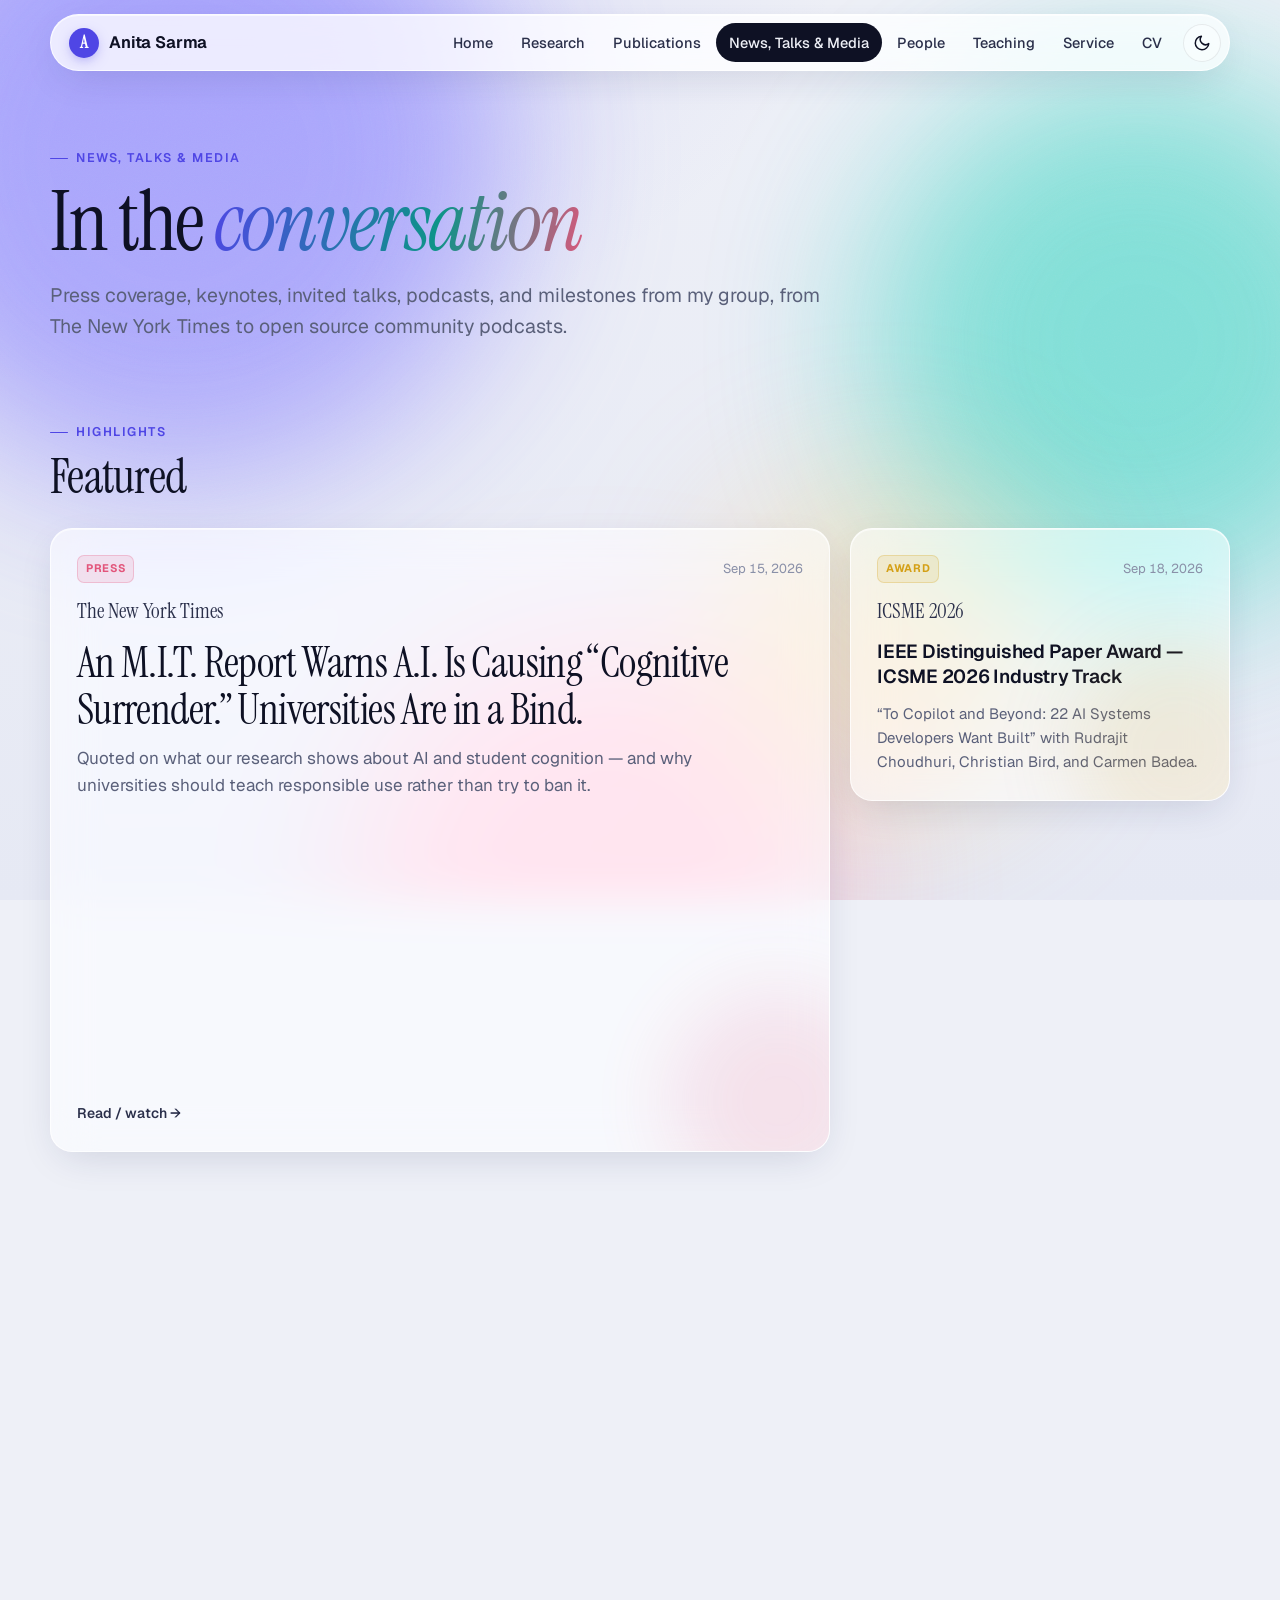
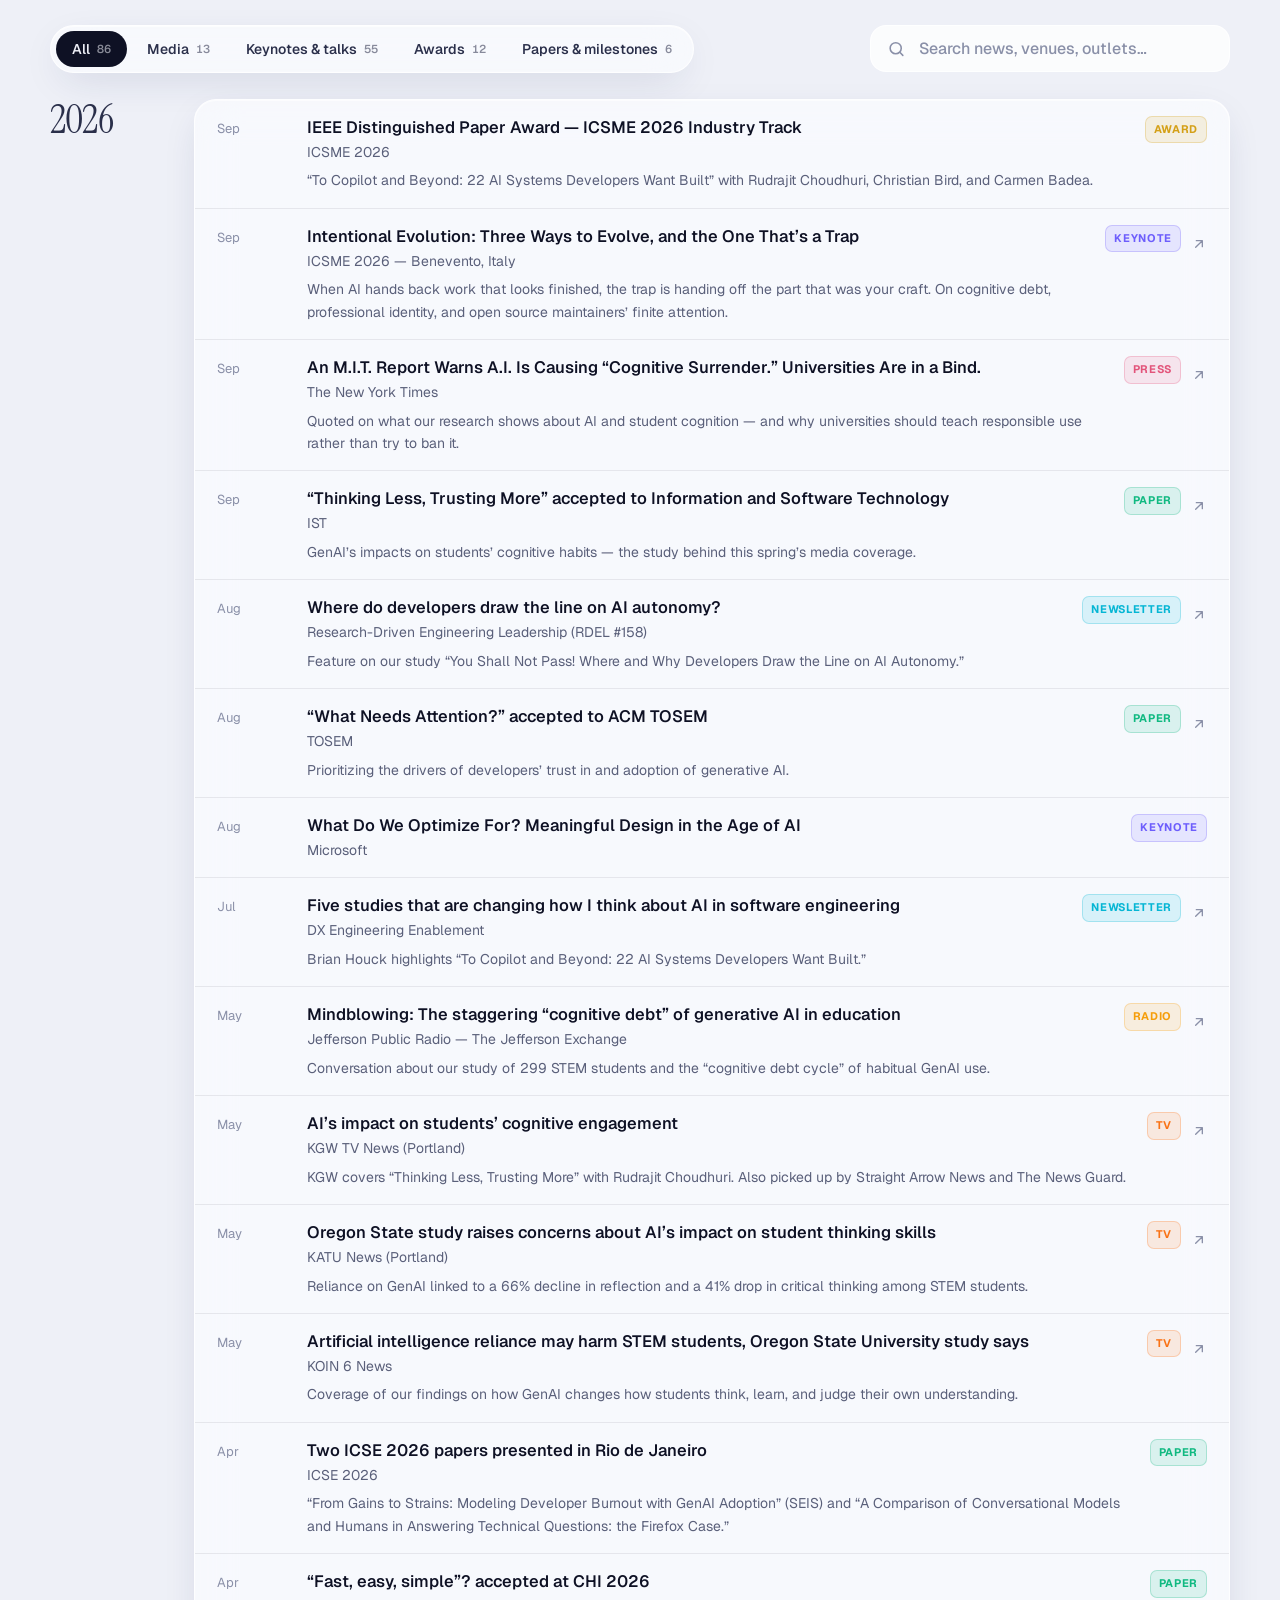
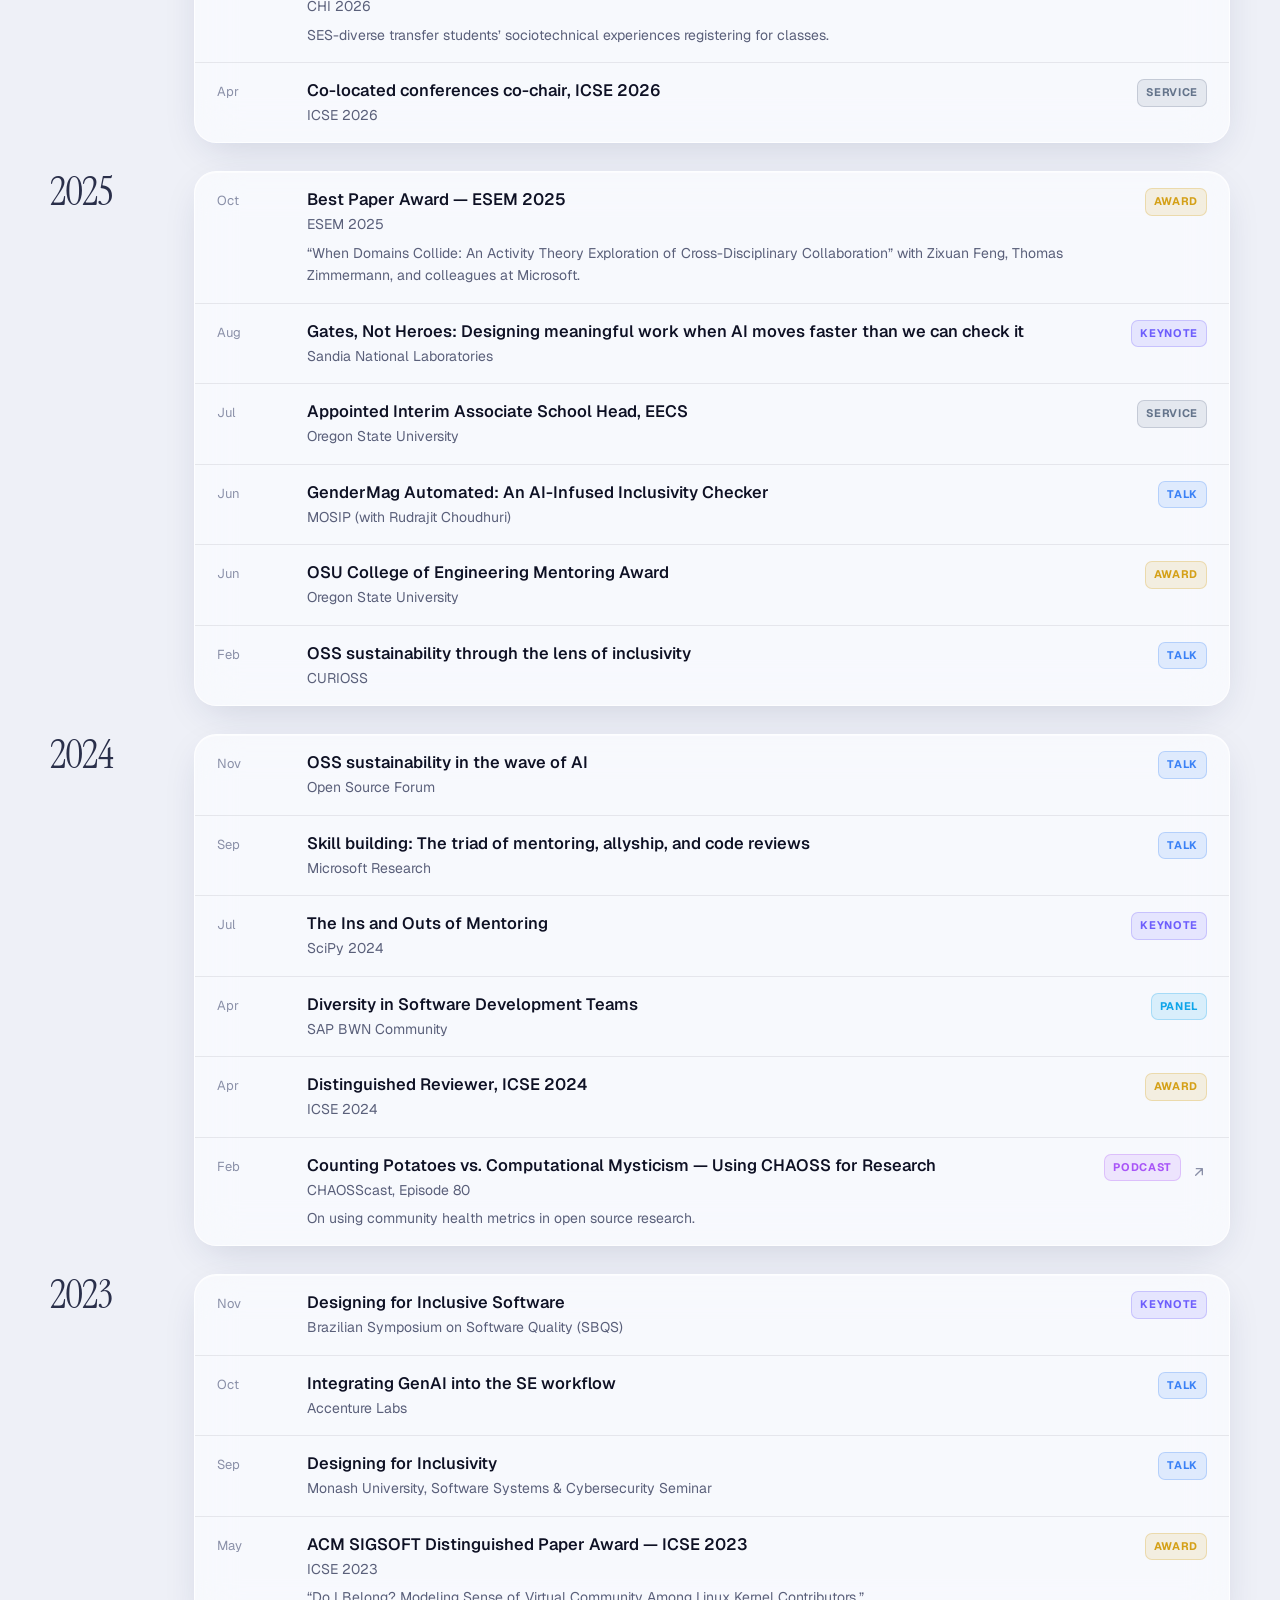
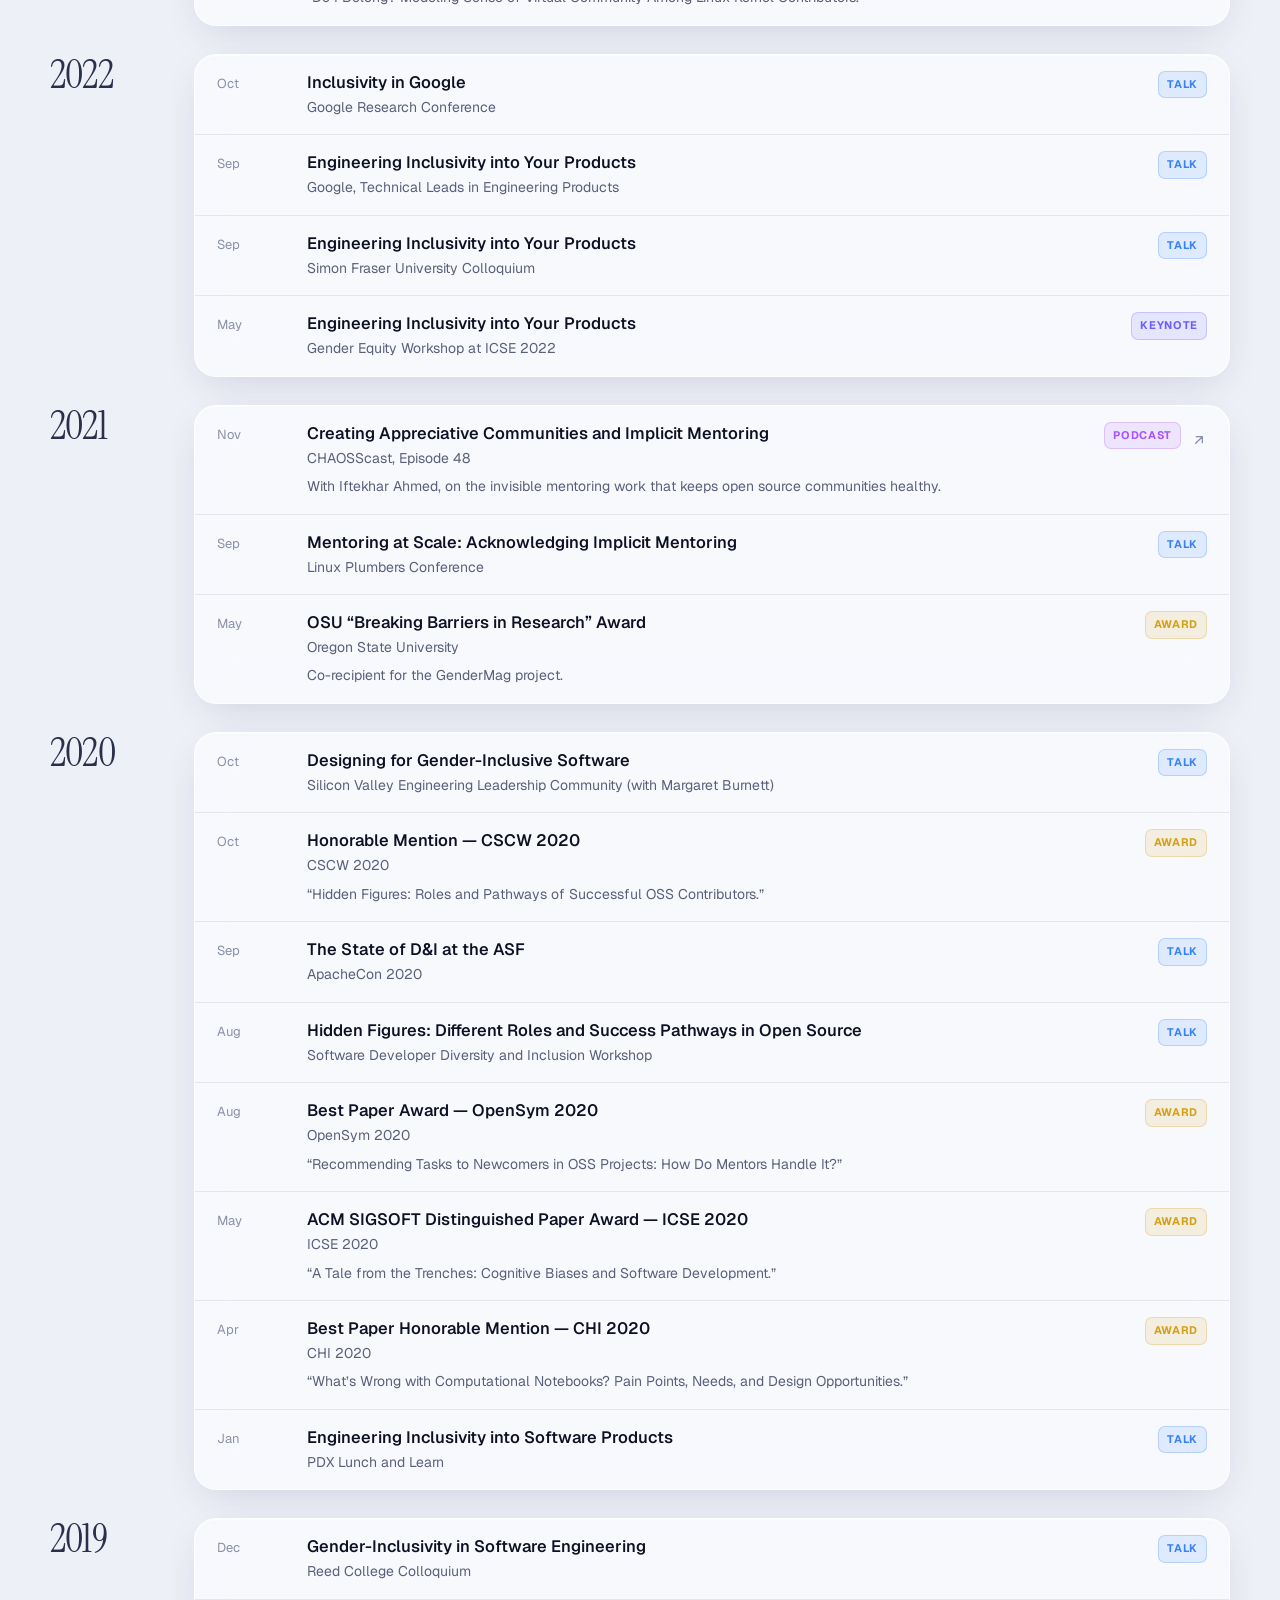
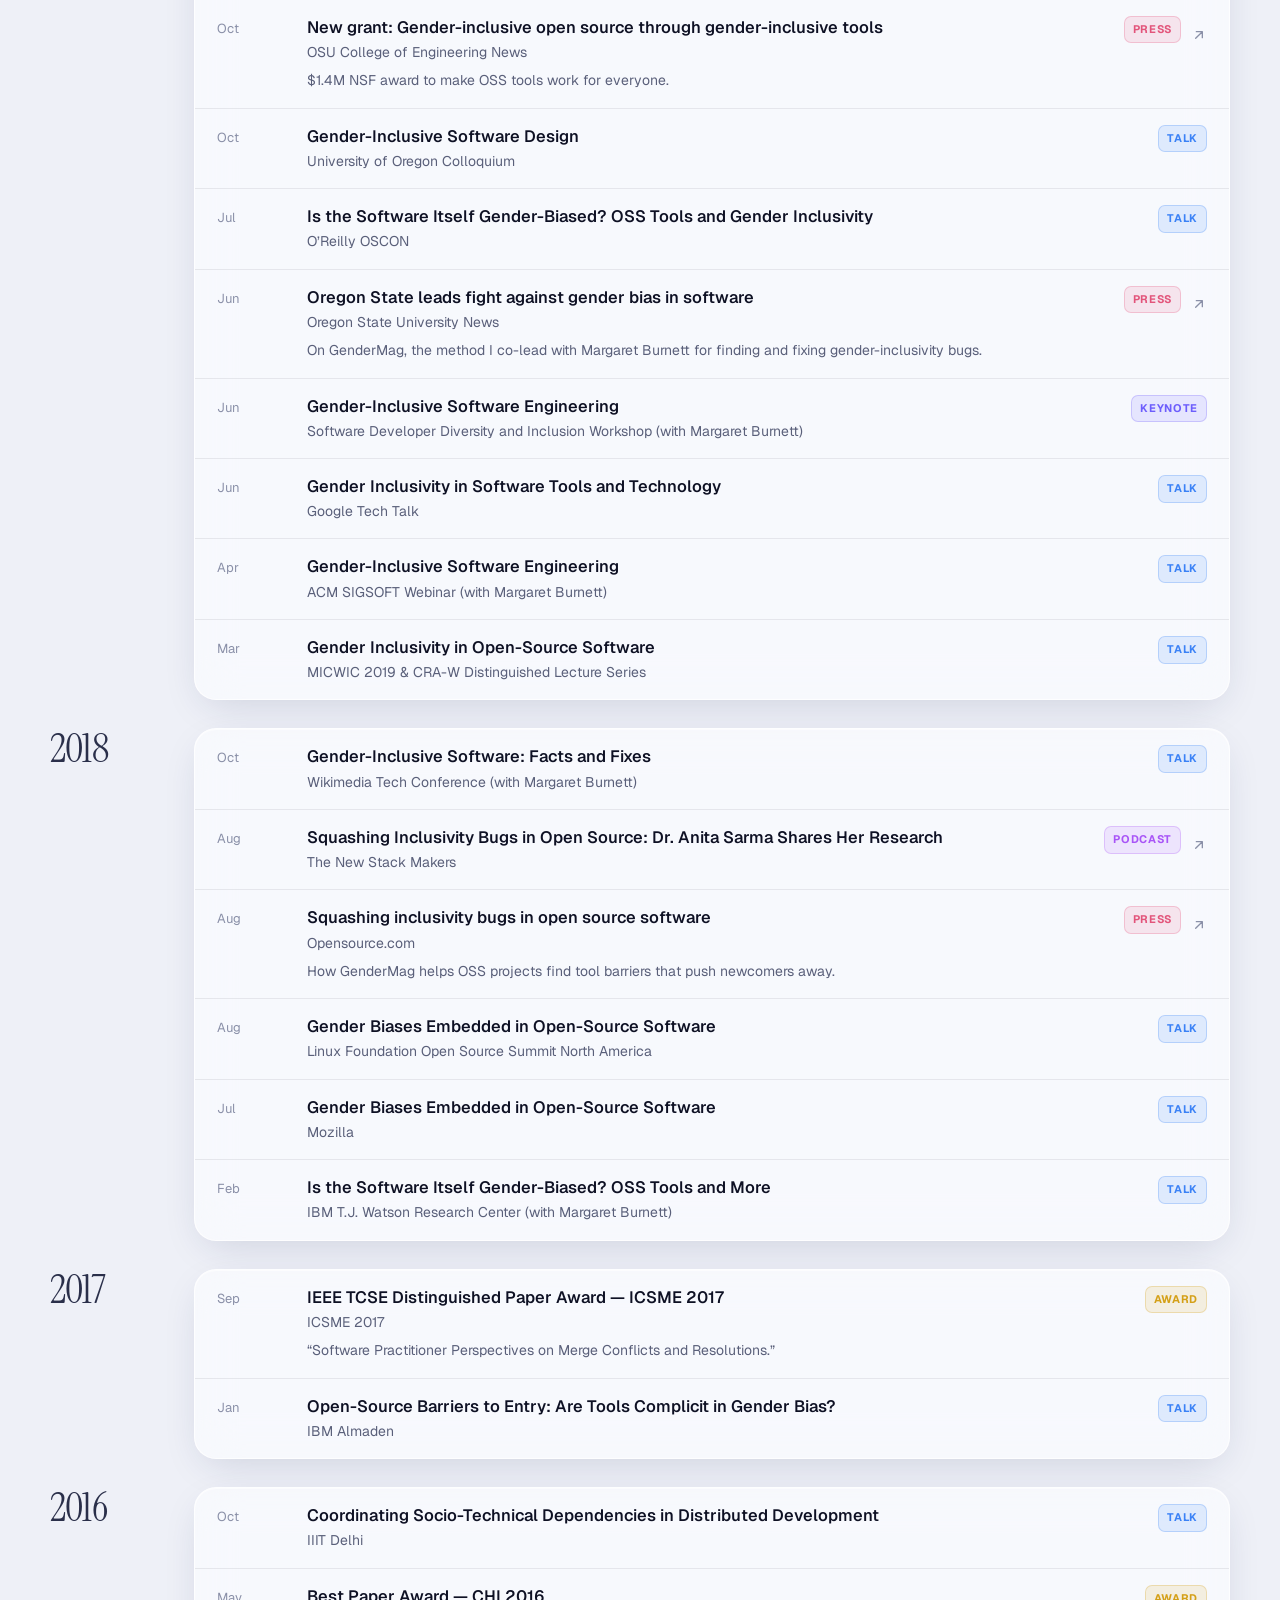
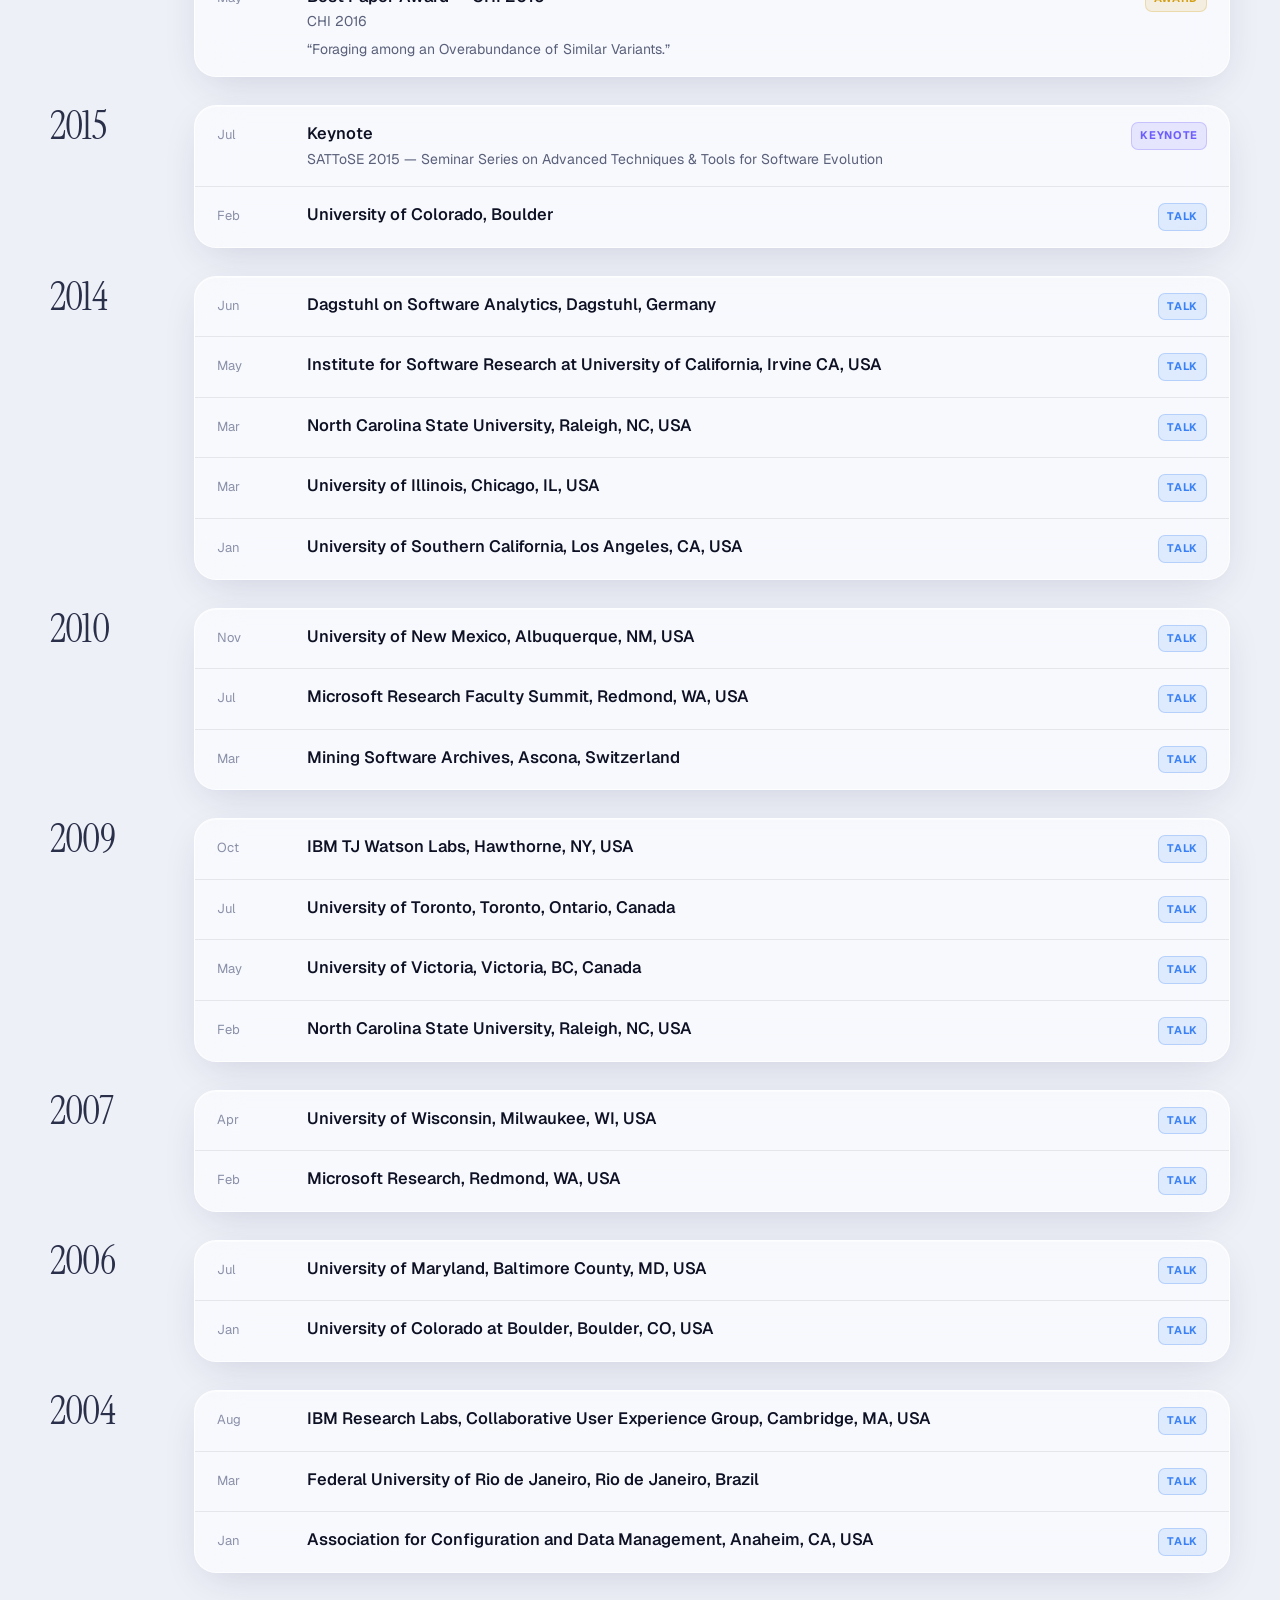
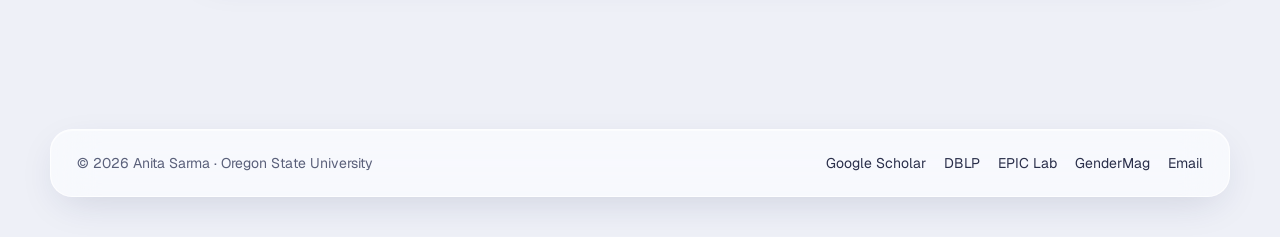
==== news.html @ 56aca4dc "Add new personal website Static glass-style site for GitHub Pages replacing the old WordPress home p" ====
<!doctype html>
<html lang="en">
<head>
<meta charset="utf-8">
<meta name="viewport" content="width=device-width, initial-scale=1">
<title>News, Talks &amp; Media · Anita Sarma</title>
<meta name="description" content="Media coverage, keynotes, invited talks, awards, and news from Anita Sarma's research group.">
<link rel="icon" href="assets/img/favicon.svg" type="image/svg+xml">
<link rel="preconnect" href="https://fonts.googleapis.com"><link rel="preconnect" href="https://fonts.gstatic.com" crossorigin>
<link href="https://fonts.googleapis.com/css2?family=Geist:wght@300..700&family=Geist+Mono:wght@500;600&family=Instrument+Serif:ital@0;1&display=swap" rel="stylesheet">
<link rel="stylesheet" href="assets/css/style.css">
<script>try{var t=localStorage.getItem('theme');if(t)document.documentElement.setAttribute('data-theme',t)}catch(e){}</script>
</head>
<body>
<div class="aurora" aria-hidden="true"><span class="b1"></span><span class="b2"></span><span class="b3"></span><span class="b4"></span></div>
<div class="grain" aria-hidden="true"></div>
<header id="site-nav"></header>

<main class="wrap">
  <div class="page-hero reveal">
    <span class="eyebrow">News, talks &amp; media</span>
    <h1>In the <em>conversation</em></h1>
    <p>Press coverage, keynotes, invited talks, podcasts, and milestones from my group, from The New York Times to open source community podcasts.</p>
  </div>

  <section>
    <div class="section-head reveal"><div><span class="eyebrow">Highlights</span><h2>Featured</h2></div></div>
    <div class="feature-grid" id="featured"></div>
  </section>

  <section id="media">
    <div class="news-toolbar reveal">
      <div class="tabs glass" role="tablist" id="tabs" aria-label="Filter by kind"></div>
      <div class="search">
        <svg viewBox="0 0 24 24" fill="none" stroke="currentColor" stroke-width="2" stroke-linecap="round"><circle cx="11" cy="11" r="7"/><path d="m20 20-3.5-3.5"/></svg>
        <input id="nq" type="search" placeholder="Search news, venues, outlets…" aria-label="Search news">
      </div>
    </div>
    <div class="timeline" id="timeline"></div>
  </section>
</main>

<footer id="site-footer"></footer>
<script src="assets/js/site.js"></script>
<script src="assets/js/news.js"></script>
</body>
</html>
---- assets/css/style.css ----
/* ==========================================================================
   Anita Sarma — site styles
   Glass UI on a slow aurora background. Light + dark themes.
   ========================================================================== */

:root {
  --bg: #eef0f7;
  --bg-2: #e6e9f4;
  --ink: #0e1124;
  --ink-2: #2a2f4a;
  --muted: #5a607a;
  --faint: #8a90a8;
  --accent: #4f46e5;
  --accent-2: #0d9488;
  --accent-3: #e2557b;
  --accent-ink: #ffffff;
  --gold: #b7791f;

  --glass: rgba(255, 255, 255, 0.58);
  --glass-strong: rgba(255, 255, 255, 0.78);
  --glass-soft: rgba(255, 255, 255, 0.38);
  --glass-border: rgba(255, 255, 255, 0.75);
  --hairline: rgba(14, 17, 36, 0.08);
  --shadow: 0 1px 0 rgba(255, 255, 255, 0.6) inset, 0 12px 40px -12px rgba(30, 38, 90, 0.18);
  --shadow-lg: 0 1px 0 rgba(255, 255, 255, 0.7) inset, 0 30px 80px -30px rgba(30, 38, 90, 0.35);

  --blob-1: #7c74ff;
  --blob-2: #2dd4bf;
  --blob-3: #ff8fab;
  --blob-4: #ffd27a;

  --radius: 22px;
  --radius-sm: 14px;
  --font: "Geist", "Inter", ui-sans-serif, system-ui, -apple-system, "Segoe UI", sans-serif;
  --serif: "Instrument Serif", "Iowan Old Style", Georgia, serif;
  --mono: "Geist Mono", ui-monospace, "SF Mono", Menlo, monospace;
  --maxw: 1180px;
  color-scheme: light;
}

@media (prefers-color-scheme: dark) {
  :root:not([data-theme="light"]) {
    --bg: #070913;
    --bg-2: #0b0e1c;
    --ink: #eef0ff;
    --ink-2: #cfd3ee;
    --muted: #9ba2c2;
    --faint: #6d7392;
    --accent: #a9a5f2;
    --accent-2: #7cc4b8;
    --accent-3: #d79aae;
    --accent-ink: #0b0d1a;
    --gold: #f6c561;
    --glass: rgba(22, 26, 46, 0.55);
    --glass-strong: rgba(26, 30, 54, 0.78);
    --glass-soft: rgba(22, 26, 46, 0.35);
    --glass-border: rgba(255, 255, 255, 0.09);
    --hairline: rgba(255, 255, 255, 0.08);
    --shadow: 0 1px 0 rgba(255, 255, 255, 0.05) inset, 0 12px 40px -12px rgba(0, 0, 0, 0.6);
    --shadow-lg: 0 1px 0 rgba(255, 255, 255, 0.06) inset, 0 30px 80px -30px rgba(0, 0, 0, 0.8);
    --blob-1: #2e2a6b;
    --blob-2: #1d3b4f;
    --blob-3: #2a2440;
    --blob-4: #1f2a3a;
    color-scheme: dark;
  }
}
:root[data-theme="dark"] {
  --bg: #070913;
  --bg-2: #0b0e1c;
  --ink: #eef0ff;
  --ink-2: #cfd3ee;
  --muted: #9ba2c2;
  --faint: #6d7392;
  --accent: #a9a5f2;
  --accent-2: #7cc4b8;
  --accent-3: #d79aae;
  --accent-ink: #0b0d1a;
  --gold: #f6c561;
  --glass: rgba(22, 26, 46, 0.55);
  --glass-strong: rgba(26, 30, 54, 0.78);
  --glass-soft: rgba(22, 26, 46, 0.35);
  --glass-border: rgba(255, 255, 255, 0.09);
  --hairline: rgba(255, 255, 255, 0.08);
  --shadow: 0 1px 0 rgba(255, 255, 255, 0.05) inset, 0 12px 40px -12px rgba(0, 0, 0, 0.6);
  --shadow-lg: 0 1px 0 rgba(255, 255, 255, 0.06) inset, 0 30px 80px -30px rgba(0, 0, 0, 0.8);
  --blob-1: #2e2a6b;
  --blob-2: #1d3b4f;
  --blob-3: #2a2440;
  --blob-4: #1f2a3a;
  color-scheme: dark;
}

/* ---------- Base ---------- */
*, *::before, *::after { box-sizing: border-box; }
html { -webkit-text-size-adjust: 100%; scroll-behavior: smooth; scroll-padding-top: 96px; }
body {
  margin: 0;
  background: var(--bg);
  color: var(--ink);
  font-family: var(--font);
  font-size: 16.5px;
  line-height: 1.6;
  -webkit-font-smoothing: antialiased;
  text-rendering: optimizeLegibility;
  overflow-x: hidden;
  min-height: 100vh;
}
img { max-width: 100%; display: block; }
a { color: inherit; text-decoration-color: color-mix(in srgb, var(--accent) 45%, transparent); text-underline-offset: 3px; }
a:hover { color: var(--accent); }
::selection { background: color-mix(in srgb, var(--accent) 30%, transparent); }
:focus-visible { outline: 2px solid var(--accent); outline-offset: 3px; border-radius: 8px; }
h1, h2, h3, h4 { margin: 0; line-height: 1.12; letter-spacing: -0.02em; font-weight: 600; }
p { margin: 0 0 1em; }
.serif { font-family: var(--serif); font-weight: 400; letter-spacing: -0.01em; }
.muted { color: var(--muted); }
.sr-only { position: absolute; width: 1px; height: 1px; padding: 0; margin: -1px; overflow: hidden; clip: rect(0 0 0 0); white-space: nowrap; border: 0; }

/* ---------- Aurora background ---------- */
.aurora { position: fixed; inset: 0; z-index: -2; overflow: hidden; pointer-events: none; background:
  radial-gradient(1200px 800px at 10% -10%, color-mix(in srgb, var(--blob-1) 18%, transparent), transparent 60%),
  linear-gradient(180deg, var(--bg) 0%, var(--bg-2) 100%); }
.aurora span { position: absolute; border-radius: 50%; filter: blur(80px); opacity: 0.55; will-change: transform; }
:root[data-theme="dark"] .aurora span { opacity: 0.35; }
@media (prefers-color-scheme: dark) { :root:not([data-theme="light"]) .aurora span { opacity: 0.35; } }
.aurora .b1 { width: 52vw; height: 52vw; left: -12vw; top: -14vw; background: var(--blob-1); animation: drift1 28s ease-in-out infinite alternate; }
.aurora .b2 { width: 42vw; height: 42vw; right: -10vw; top: 8vh; background: var(--blob-2); animation: drift2 32s ease-in-out infinite alternate; }
.aurora .b3 { width: 38vw; height: 38vw; left: 28vw; bottom: -18vw; background: var(--blob-3); animation: drift3 36s ease-in-out infinite alternate; opacity: 0.4; }
.aurora .b4 { width: 26vw; height: 26vw; right: 18vw; bottom: 10vh; background: var(--blob-4); animation: drift1 40s ease-in-out infinite alternate-reverse; opacity: 0.35; }
.grain { position: fixed; inset: 0; z-index: -1; pointer-events: none; opacity: 0.06; mix-blend-mode: overlay;
  background-image: url("data:image/svg+xml;utf8,<svg xmlns='http://www.w3.org/2000/svg' width='160' height='160'><filter id='n'><feTurbulence type='fractalNoise' baseFrequency='.85' numOctaves='3' stitchTiles='stitch'/></filter><rect width='100%' height='100%' filter='url(%23n)'/></svg>"); }
@keyframes drift1 { to { transform: translate3d(8vw, 6vh, 0) scale(1.12); } }
@keyframes drift2 { to { transform: translate3d(-10vw, 10vh, 0) scale(0.92); } }
@keyframes drift3 { to { transform: translate3d(6vw, -8vh, 0) scale(1.08); } }

/* ---------- Glass primitives ---------- */
.glass {
  background: var(--glass);
  border: 1px solid var(--glass-border);
  border-radius: var(--radius);
  box-shadow: var(--shadow);
  -webkit-backdrop-filter: blur(22px) saturate(160%);
  backdrop-filter: blur(22px) saturate(160%);
}
.glass-strong { background: var(--glass-strong); }
.lift { transition: transform .35s cubic-bezier(.2,.7,.2,1), box-shadow .35s, border-color .35s; }
.lift:hover { transform: translateY(-3px); box-shadow: var(--shadow-lg); border-color: color-mix(in srgb, var(--accent) 30%, var(--glass-border)); }

/* ---------- Layout ---------- */
.wrap { width: min(var(--maxw), 100% - 32px); margin-inline: auto; }
main { padding-top: 104px; padding-bottom: 40px; }
section { margin: 0 0 88px; }
.grid { display: grid; gap: 20px; }
.g2 { grid-template-columns: repeat(2, minmax(0, 1fr)); }
.g3 { grid-template-columns: repeat(3, minmax(0, 1fr)); }
.g4 { grid-template-columns: repeat(4, minmax(0, 1fr)); }
@media (max-width: 960px) { .g3, .g4 { grid-template-columns: repeat(2, minmax(0, 1fr)); } }
@media (max-width: 640px) { .g2, .g3, .g4 { grid-template-columns: 1fr; } body { font-size: 16px; } main { padding-top: 92px; } section { margin-bottom: 64px; } }

.eyebrow { display: inline-flex; align-items: center; gap: 8px; font-size: 12.5px; font-weight: 600; letter-spacing: 0.12em; text-transform: uppercase; color: var(--accent); }
.eyebrow::before { content: ""; width: 18px; height: 1.5px; background: currentColor; border-radius: 2px; }
.section-head { display: flex; align-items: end; justify-content: space-between; gap: 16px; margin-bottom: 24px; flex-wrap: wrap; }
.section-head h2 { font-family: var(--serif); font-weight: 400; font-size: clamp(32px, 4.4vw, 48px); letter-spacing: -0.015em; margin-top: 8px; }
.section-head p { color: var(--muted); max-width: 56ch; margin: 8px 0 0; }
.link-arrow { font-weight: 550; font-size: 15px; text-decoration: none; display: inline-flex; align-items: center; gap: 6px; color: var(--ink-2); }
.link-arrow::after { content: "→"; transition: transform .25s; }
.link-arrow:hover::after { transform: translateX(4px); }

.page-hero { padding: 36px 0 12px; margin-bottom: 40px; }
.page-hero h1 { font-family: var(--serif); font-weight: 400; font-size: clamp(44px, 7vw, 84px); letter-spacing: -0.025em; line-height: 1; margin: 12px 0 16px; }
.page-hero h1 em { font-style: italic; background: linear-gradient(100deg, var(--accent), var(--accent-2) 60%, var(--accent-3)); -webkit-background-clip: text; background-clip: text; color: transparent; padding-right: .06em; }
.page-hero p { font-size: clamp(17px, 1.6vw, 19.5px); color: var(--muted); max-width: 62ch; }

/* ---------- Nav ---------- */
.nav { position: fixed; top: 14px; left: 0; right: 0; z-index: 50; }
.nav-inner { display: flex; align-items: center; gap: 8px; padding: 8px 8px 8px 18px; border-radius: 999px; }
.brand { display: flex; align-items: center; gap: 10px; text-decoration: none; font-weight: 650; letter-spacing: -0.01em; white-space: nowrap; margin-right: auto; }
.brand-mark { width: 30px; height: 30px; border-radius: 50%; display: grid; place-items: center; font-family: var(--serif); font-size: 17px; color: #fff;
  background: var(--accent); color: var(--accent-ink); box-shadow: 0 4px 14px -4px color-mix(in srgb, var(--accent) 60%, transparent); }
.nav-links { display: flex; align-items: center; gap: 2px; list-style: none; margin: 0; padding: 0; }
.nav-links a { display: block; padding: 8px 13px; border-radius: 999px; text-decoration: none; font-size: 14.5px; font-weight: 500; color: var(--ink-2); transition: background .2s, color .2s; white-space: nowrap; }
.nav-links a:hover { background: var(--glass-soft); color: var(--ink); }
.nav-links a[aria-current="page"] { background: var(--ink); color: var(--bg); }
.icon-btn { width: 38px; height: 38px; display: grid; place-items: center; border-radius: 50%; border: 1px solid var(--hairline); background: var(--glass-soft); color: var(--ink); cursor: pointer; transition: background .2s, transform .2s; flex: none; }
.icon-btn:hover { background: var(--glass-strong); }
.icon-btn svg { width: 18px; height: 18px; }
.menu-btn { display: none; }
@media (max-width: 1020px) {
  .menu-btn { display: grid; }
  .nav-links { position: absolute; top: calc(100% + 10px); left: 16px; right: 16px; flex-direction: column; align-items: stretch; padding: 10px; border-radius: 22px;
    background: color-mix(in srgb, var(--bg) 90%, transparent); border: 1px solid var(--glass-border); box-shadow: var(--shadow-lg); -webkit-backdrop-filter: blur(24px) saturate(160%); backdrop-filter: blur(24px) saturate(160%);
    opacity: 0; transform: translateY(-8px) scale(.98); pointer-events: none; transition: opacity .25s, transform .25s; }
  .nav-links a { padding: 12px 16px; font-size: 16px; }
  .nav.open .nav-links { opacity: 1; transform: none; pointer-events: auto; }
}

/* ---------- Buttons, chips ---------- */
.btn { display: inline-flex; align-items: center; gap: 8px; padding: 12px 20px; border-radius: 999px; font-weight: 560; font-size: 15px; text-decoration: none; border: 1px solid transparent; cursor: pointer; transition: transform .2s, box-shadow .25s, background .2s; font-family: inherit; }
.btn svg { width: 17px; height: 17px; }
.btn-primary { color: var(--accent-ink); background: var(--accent); box-shadow: 0 10px 30px -10px color-mix(in srgb, var(--accent) 70%, transparent); }
.btn-primary:hover { transform: translateY(-1px); color: var(--accent-ink); box-shadow: 0 14px 34px -10px color-mix(in srgb, var(--accent) 80%, transparent); }
.btn-ghost { background: var(--glass); border-color: var(--glass-border); color: var(--ink); -webkit-backdrop-filter: blur(16px); backdrop-filter: blur(16px); }
.btn-ghost:hover { background: var(--glass-strong); color: var(--ink); transform: translateY(-1px); }

.chip { display: inline-flex; align-items: center; gap: 7px; padding: 7px 13px; border-radius: 999px; border: 1px solid var(--hairline); background: var(--glass-soft); color: var(--ink-2); font: 500 13.5px/1.2 var(--font); cursor: pointer; transition: all .2s; white-space: nowrap; }
.chip:hover { border-color: color-mix(in srgb, var(--accent) 40%, var(--hairline)); color: var(--ink); }
.chip[aria-pressed="true"] { background: var(--ink); color: var(--bg); border-color: var(--ink); }
.chip .count { font-size: 11.5px; font-variant-numeric: tabular-nums; opacity: .6; }
.chip .dot { width: 8px; height: 8px; border-radius: 50%; background: var(--c, var(--accent)); flex: none; }

.tag { display: inline-flex; align-items: center; gap: 6px; font-size: 12px; font-weight: 520; padding: 3px 10px; border-radius: 999px; color: var(--ink-2);
  background: color-mix(in srgb, var(--c, var(--accent)) 12%, transparent); border: 1px solid color-mix(in srgb, var(--c, var(--accent)) 22%, transparent); text-decoration: none; cursor: pointer; }
.tag:hover { background: color-mix(in srgb, var(--c, var(--accent)) 22%, transparent); color: var(--ink); }
.badge { display: inline-flex; align-items: center; gap: 6px; font-size: 11.5px; font-weight: 650; letter-spacing: .04em; text-transform: uppercase; padding: 4px 9px; border-radius: 8px; background: var(--ink); color: var(--bg); white-space: nowrap; }
.badge.soft { background: var(--glass-strong); color: var(--ink-2); border: 1px solid var(--hairline); }
.award { display: inline-flex; align-items: center; gap: 6px; font-size: 12px; font-weight: 600; color: var(--gold); background: color-mix(in srgb, var(--gold) 13%, transparent); border: 1px solid color-mix(in srgb, var(--gold) 30%, transparent); padding: 3px 10px; border-radius: 999px; }
.award svg { width: 13px; height: 13px; }

/* ---------- Home hero ---------- */
.hero { display: grid; grid-template-columns: 1.25fr .85fr; gap: 48px; align-items: center; padding: 40px 0 24px; margin-bottom: 64px; }
.hero h1 { font-family: var(--serif); font-weight: 400; font-size: clamp(56px, 9vw, 116px); line-height: .92; letter-spacing: -0.035em; margin: 18px 0 22px; }
.hero h1 em { font-style: italic; background: linear-gradient(100deg, var(--accent) 10%, var(--accent-2) 55%, var(--accent-3)); -webkit-background-clip: text; background-clip: text; color: transparent; padding-right: .08em; }
.hero .role { font-size: 17px; color: var(--ink-2); font-weight: 520; margin-bottom: 18px; }
.hero .lede { font-size: clamp(17.5px, 1.7vw, 20.5px); line-height: 1.55; color: var(--muted); max-width: 54ch; margin-bottom: 30px; }
.hero .lede strong { color: var(--ink); font-weight: 560; }
.hero .actions { display: flex; flex-wrap: wrap; gap: 10px; }
.portrait { position: relative; justify-self: center; width: min(400px, 100%); }
.portrait-frame { padding: 12px; border-radius: 36px; transform: rotate(1.5deg); }
.portrait-frame img { height: auto; border-radius: 26px; aspect-ratio: 4 / 4.4; object-fit: cover; object-position: 50% 20%; width: 100%; }
.float-card { position: absolute; display: flex; align-items: center; gap: 10px; padding: 11px 15px; border-radius: 18px; font-size: 13.5px; line-height: 1.25; animation: bob 7s ease-in-out infinite; text-decoration: none; }
.float-card b { display: block; font-size: 15px; }
.float-card .ic { width: 34px; height: 34px; border-radius: 11px; display: grid; place-items: center; color: #fff; flex: none; }
.float-card.f1 { left: -38px; bottom: 64px; }
.float-card.f2 { right: -26px; top: 34px; animation-delay: -3.5s; }
@keyframes bob { 50% { transform: translateY(-8px); } }
@media (max-width: 900px) {
  .hero { grid-template-columns: 1fr; gap: 36px; padding-top: 20px; }
  .portrait { order: -1; width: min(260px, 68%); }
  .portrait-frame { padding: 8px; border-radius: 28px; }
  .portrait-frame img { aspect-ratio: 1 / 1; border-radius: 22px; }
  .float-card { padding: 8px 12px; font-size: 12px; }
  .float-card b { font-size: 13px; }
  .float-card .ic { width: 28px; height: 28px; border-radius: 9px; }
  .float-card.f1 { left: -34px; bottom: 18px; } .float-card.f2 { right: -44px; top: 14px; }
  .hero h1 { margin: 12px 0 14px; }
}

.stats { display: grid; grid-template-columns: repeat(5, 1fr); padding: 8px; }
.stat { padding: 18px 20px; text-align: left; }
.stat + .stat { border-left: 1px solid var(--hairline); }
.stat .n { font-family: var(--serif); font-size: clamp(34px, 4vw, 46px); line-height: 1; letter-spacing: -0.02em; }
.stat .l { font-size: 13.5px; color: var(--muted); margin-top: 6px; }
@media (max-width: 860px) { .stats { grid-template-columns: repeat(2, 1fr); } .stat + .stat { border-left: 0; } .stat { border-bottom: 1px solid var(--hairline); } .stat:last-child { border-bottom: 0; grid-column: span 2; } }

/* press strip */
.press { display: flex; align-items: center; gap: 14px 34px; flex-wrap: wrap; padding: 20px 26px; }
.press .label { font-size: 12px; letter-spacing: .14em; text-transform: uppercase; color: var(--faint); font-weight: 600; margin-right: 6px; }
.press .outlet { font-family: var(--serif); font-size: 22px; color: var(--ink-2); text-decoration: none; opacity: .85; white-space: nowrap; transition: opacity .2s, color .2s; }
.press .outlet:hover { opacity: 1; color: var(--accent); }

/* theme cards */
.theme-card { padding: 26px; display: flex; flex-direction: column; gap: 12px; text-decoration: none; min-height: 100%; position: relative; overflow: hidden; }
.theme-card .ic { width: 46px; height: 46px; border-radius: 14px; display: grid; place-items: center; color: #fff; background: linear-gradient(135deg, var(--c), color-mix(in srgb, var(--c) 55%, #000)); box-shadow: 0 10px 24px -10px var(--c); }
.theme-card .ic svg { width: 22px; height: 22px; }
.theme-card h3 { font-size: 19px; letter-spacing: -0.015em; }
.theme-card p { color: var(--muted); font-size: 15px; margin: 0; flex: 1; }
.theme-card .more { font-size: 14px; font-weight: 560; color: var(--ink-2); }
.theme-card::after { content: ""; position: absolute; width: 180px; height: 180px; right: -70px; top: -70px; border-radius: 50%; background: var(--c); opacity: .13; filter: blur(30px); transition: opacity .35s; }
.theme-card:hover::after { opacity: .28; }

/* quote / feature */
.feature { display: grid; grid-template-columns: auto 1fr; gap: 28px; padding: 34px; align-items: center; }
.feature .mark { font-family: var(--serif); font-size: 96px; line-height: .8; color: var(--accent); }
.feature h3 { font-family: var(--serif); font-weight: 400; font-size: clamp(24px, 3vw, 34px); letter-spacing: -0.01em; line-height: 1.15; margin-bottom: 10px; }
.feature p { color: var(--muted); margin: 0 0 14px; }
@media (max-width: 640px) { .feature { grid-template-columns: 1fr; padding: 26px; gap: 14px; } .feature .mark { font-size: 46px; } }

/* news list (compact) */
.news-mini { display: flex; flex-direction: column; }
.news-mini a { display: grid; grid-template-columns: 96px 1fr auto; gap: 18px; align-items: baseline; padding: 18px 22px; text-decoration: none; border-top: 1px solid var(--hairline); transition: background .2s; }
.news-mini a:first-child { border-top: 0; }
.news-mini a:hover { background: var(--glass-soft); }
.news-mini .d { font-size: 13px; color: var(--faint); font-variant-numeric: tabular-nums; }
.news-mini .t { font-weight: 540; color: var(--ink); }
.news-mini .o { font-size: 14px; color: var(--muted); display: block; font-weight: 400; margin-top: 2px; }
@media (max-width: 640px) { .news-mini a { grid-template-columns: 1fr; gap: 6px; padding: 16px 18px; } .news-mini .badge { justify-self: start; } }

/* paper card */
.paper-card { padding: 24px; display: flex; flex-direction: column; gap: 10px; text-decoration: none; }
.paper-card .meta { display: flex; gap: 8px; align-items: center; flex-wrap: wrap; }
.paper-card h3 { font-size: 17.5px; line-height: 1.35; letter-spacing: -0.01em; font-weight: 580; }
.paper-card .au { font-size: 14px; color: var(--muted); }

/* contact */
.contact { display: grid; grid-template-columns: 1.2fr 1fr; gap: 0; overflow: hidden; }
.contact > div { padding: 34px; }
.contact > div + div { border-left: 1px solid var(--hairline); }
.contact h2 { font-family: var(--serif); font-weight: 400; font-size: clamp(32px, 4vw, 44px); margin: 8px 0 12px; }
.contact dl { margin: 0; display: grid; grid-template-columns: auto 1fr; gap: 12px 18px; font-size: 15px; }
.contact dt { color: var(--faint); font-size: 13px; text-transform: uppercase; letter-spacing: .08em; font-weight: 600; padding-top: 2px; }
.contact dd { margin: 0; }
@media (max-width: 760px) { .contact { grid-template-columns: 1fr; } .contact > div + div { border-left: 0; border-top: 1px solid var(--hairline); } .contact > div { padding: 26px; } }

/* ---------- Publications page ---------- */
.pub-shell { display: grid; grid-template-columns: 290px 1fr; gap: 24px; align-items: start; }
@media (max-width: 980px) { .pub-shell { grid-template-columns: 1fr; } }
.filters { position: sticky; top: 92px; padding: 22px; display: flex; flex-direction: column; gap: 22px; max-height: calc(100vh - 110px); overflow: auto; scrollbar-width: thin; }
@media (max-width: 980px) { .filters { position: static; max-height: none; } .filters.collapsed .filter-body { display: none; } }
.filters h4 { font-size: 12px; text-transform: uppercase; letter-spacing: .12em; color: var(--faint); font-weight: 650; margin-bottom: 10px; display: flex; justify-content: space-between; align-items: center; }
.filters h4 button { font: inherit; letter-spacing: 0; text-transform: none; font-size: 12.5px; color: var(--accent); background: none; border: 0; cursor: pointer; padding: 0; font-weight: 550; }
.filter-body { display: flex; flex-direction: column; gap: 22px; }
.filter-toggle { display: none; }
@media (max-width: 980px) { .filter-toggle { display: inline-flex; } }
.chips { display: flex; flex-wrap: wrap; gap: 7px; }
.chips.stack { flex-direction: column; align-items: stretch; }
.chips.stack .chip { justify-content: flex-start; }
.chips.stack .chip .count { margin-left: auto; }
.search { position: relative; }
.search input { width: 100%; padding: 15px 18px 15px 48px; font: 500 16px var(--font); color: var(--ink); background: var(--glass-strong); border: 1px solid var(--glass-border); border-radius: 16px; outline: none; transition: border-color .2s, box-shadow .2s; }
.search input::placeholder { color: var(--faint); }
.search input:focus { border-color: color-mix(in srgb, var(--accent) 55%, transparent); box-shadow: 0 0 0 4px color-mix(in srgb, var(--accent) 16%, transparent); }
.search svg { position: absolute; left: 17px; top: 50%; translate: 0 -50%; width: 19px; height: 19px; color: var(--faint); }
.search kbd { position: absolute; right: 14px; top: 50%; translate: 0 -50%; font: 600 11.5px var(--mono); color: var(--faint); border: 1px solid var(--hairline); border-radius: 6px; padding: 2px 7px; background: var(--glass-soft); }
@media (max-width: 640px) { .search kbd { display: none; } }
.select, .range select { width: 100%; padding: 10px 12px; font: 500 14px var(--font); color: var(--ink); background: var(--glass-soft); border: 1px solid var(--hairline); border-radius: 12px; outline: none; appearance: none; -webkit-appearance: none;
  background-image: url("data:image/svg+xml;utf8,<svg xmlns='http://www.w3.org/2000/svg' width='12' height='12' viewBox='0 0 24 24' fill='none' stroke='%238a90a8' stroke-width='2.5'><path d='m6 9 6 6 6-6'/></svg>"); background-repeat: no-repeat; background-position: right 10px center; padding-right: 30px; }
.range { display: grid; grid-template-columns: 1fr auto 1fr; gap: 8px; align-items: center; color: var(--faint); font-size: 13px; }
.switch { display: flex; align-items: center; justify-content: space-between; gap: 10px; font-size: 14.5px; color: var(--ink-2); cursor: pointer; }
.switch input { appearance: none; -webkit-appearance: none; width: 40px; height: 24px; border-radius: 999px; background: var(--hairline); position: relative; cursor: pointer; transition: background .2s; flex: none; margin: 0; border: 1px solid var(--hairline); }
.switch input::after { content: ""; position: absolute; top: 2px; left: 2px; width: 18px; height: 18px; border-radius: 50%; background: #fff; box-shadow: 0 1px 3px rgba(0,0,0,.25); transition: transform .2s; }
.switch input:checked { background: var(--accent); }
.switch input:checked::after { transform: translateX(16px); }

.hist { display: flex; align-items: flex-end; gap: 2px; height: 56px; }
.hist button { flex: 1; min-width: 2px; border: 0; padding: 0; border-radius: 3px 3px 1px 1px; background: color-mix(in srgb, var(--accent) 55%, transparent); cursor: pointer; transition: background .2s, opacity .2s; }
.hist button:hover { background: var(--accent); }
.hist button.off { opacity: .22; }
.hist-axis { display: flex; justify-content: space-between; font-size: 11.5px; color: var(--faint); margin-top: 6px; font-variant-numeric: tabular-nums; }

.results-bar { display: flex; align-items: center; justify-content: space-between; gap: 12px; flex-wrap: wrap; margin: 18px 4px 14px; }
.results-bar .count { font-size: 14.5px; color: var(--muted); }
.results-bar .count b { color: var(--ink); font-variant-numeric: tabular-nums; }
.active-filters { display: flex; flex-wrap: wrap; gap: 6px; }
.active-filters .chip { padding: 5px 10px 5px 12px; font-size: 13px; background: var(--glass-strong); }
.active-filters .chip::after { content: "×"; font-size: 15px; line-height: 1; opacity: .55; }

.year-group { margin-bottom: 30px; }
.year-label { position: sticky; top: 84px; z-index: 2; display: inline-flex; align-items: baseline; gap: 10px; font-family: var(--serif); font-size: 30px; line-height: 1; margin: 0 0 12px 4px; padding: 8px 14px 6px; border-radius: 14px;
  background: var(--glass-strong); border: 1px solid var(--glass-border); -webkit-backdrop-filter: blur(16px); backdrop-filter: blur(16px); }
.year-label small { font-family: var(--font); font-size: 12.5px; color: var(--faint); }
.pub { padding: 20px 22px; margin-bottom: 10px; display: grid; grid-template-columns: 92px 1fr; gap: 18px; }
.pub .venue { display: flex; flex-direction: column; gap: 6px; align-items: flex-start; padding-top: 2px; }
.pub .venue .badge { max-width: 92px; overflow: hidden; text-overflow: ellipsis; }
.pub .type { font-size: 11.5px; color: var(--faint); font-weight: 550; }
.pub h3 { font-size: 17px; line-height: 1.38; font-weight: 580; letter-spacing: -0.008em; margin-bottom: 6px; }
.pub h3 a { text-decoration: none; }
.pub h3 a:hover { text-decoration: underline; }
.pub .au { font-size: 14.5px; color: var(--muted); margin-bottom: 4px; }
.pub .au b { color: var(--ink); font-weight: 620; }
.pub .vf { font-size: 13.5px; color: var(--faint); font-style: italic; margin-bottom: 10px; }
.pub .row { display: flex; flex-wrap: wrap; gap: 6px; align-items: center; }
.pub .actions { display: flex; flex-wrap: wrap; gap: 4px; margin-top: 10px; }
.pub .actions a, .pub .actions button { font: 560 12.5px var(--font); color: var(--ink-2); background: transparent; border: 1px solid var(--hairline); padding: 5px 11px; border-radius: 999px; cursor: pointer; text-decoration: none; display: inline-flex; align-items: center; gap: 5px; transition: all .2s; }
.pub .actions a:hover, .pub .actions button:hover { border-color: var(--accent); color: var(--accent); }
.pub .actions svg { width: 13px; height: 13px; }
.pub .abstract { font-size: 14.5px; color: var(--ink-2); margin-top: 12px; padding: 14px 16px; border-radius: 14px; background: var(--glass-soft); border: 1px solid var(--hairline); line-height: 1.6; }
.pub .status { font-size: 11.5px; font-weight: 600; color: var(--accent-2); }
.pub mark { background: color-mix(in srgb, var(--accent-2) 28%, transparent); color: inherit; border-radius: 3px; padding: 0 1px; }
@media (max-width: 640px) { .pub { grid-template-columns: 1fr; gap: 10px; padding: 18px; } .pub .venue { flex-direction: row; align-items: center; } }
.empty { text-align: center; padding: 60px 20px; color: var(--muted); }
.empty h3 { font-family: var(--serif); font-weight: 400; font-size: 30px; color: var(--ink); margin-bottom: 8px; }

.toast { position: fixed; bottom: 24px; left: 50%; translate: -50% 0; z-index: 80; padding: 12px 20px; border-radius: 999px; font-size: 14.5px; font-weight: 550; background: var(--ink); color: var(--bg); box-shadow: var(--shadow-lg); opacity: 0; transform: translateY(12px); transition: all .3s; pointer-events: none; }
.toast.show { opacity: 1; transform: none; }

/* ---------- News page ---------- */
.feature-grid { display: grid; grid-template-columns: repeat(12, 1fr); gap: 20px; }
.feature-grid > * { grid-column: span 4; }
.feature-grid > *:first-child { grid-column: span 8; grid-row: span 2; }
@media (max-width: 960px) { .feature-grid > *, .feature-grid > *:first-child { grid-column: span 6; grid-row: auto; } }
@media (max-width: 640px) { .feature-grid > *, .feature-grid > *:first-child { grid-column: span 12; } }
.fcard { padding: 26px; display: flex; flex-direction: column; gap: 12px; text-decoration: none; position: relative; overflow: hidden; min-height: 210px; }
.fcard .top { display: flex; justify-content: space-between; align-items: center; gap: 10px; }
.fcard .d { font-size: 13px; color: var(--faint); font-variant-numeric: tabular-nums; }
.fcard .outlet { font-family: var(--serif); font-size: 21px; color: var(--ink-2); }
.fcard h3 { font-size: 19px; line-height: 1.3; letter-spacing: -0.012em; font-weight: 600; }
.fcard p { color: var(--muted); font-size: 15px; margin: 0; }
.fcard .go { margin-top: auto; font-size: 14px; font-weight: 560; color: var(--ink-2); }
.feature-grid > *:first-child h3 { font-family: var(--serif); font-weight: 400; font-size: clamp(28px, 3.4vw, 42px); line-height: 1.1; letter-spacing: -0.015em; }
.feature-grid > *:first-child p { font-size: 17px; max-width: 58ch; }
.fcard::before { content: ""; position: absolute; inset: auto -60px -60px auto; width: 220px; height: 220px; border-radius: 50%; background: var(--c, var(--accent)); opacity: .14; filter: blur(40px); }

.tabs { display: inline-flex; gap: 4px; padding: 5px; border-radius: 999px; flex-wrap: wrap; }
.tabs button { font: 550 14px var(--font); padding: 9px 16px; border-radius: 999px; border: 0; background: transparent; color: var(--ink-2); cursor: pointer; transition: all .2s; display: inline-flex; gap: 7px; align-items: center; }
.tabs button .count { font-size: 11.5px; opacity: .55; font-variant-numeric: tabular-nums; }
.tabs button:hover { background: var(--glass-soft); }
.tabs button[aria-selected="true"] { background: var(--ink); color: var(--bg); }
.news-toolbar { display: flex; gap: 12px; align-items: center; justify-content: space-between; flex-wrap: wrap; margin-bottom: 26px; }
.news-toolbar .search { flex: 1; min-width: 220px; max-width: 360px; }
.news-toolbar .search input { padding-top: 12px; padding-bottom: 12px; }

.timeline { position: relative; padding-left: 0; }
.tl-year { display: grid; grid-template-columns: 120px 1fr; gap: 24px; margin-bottom: 28px; }
.tl-year > h3 { font-family: var(--serif); font-weight: 400; font-size: 40px; line-height: 1; position: sticky; top: 96px; align-self: start; color: var(--ink-2); }
.tl-items { display: flex; flex-direction: column; overflow: hidden; }
.tl-item { display: grid; grid-template-columns: 74px 1fr auto; gap: 16px; align-items: start; padding: 16px 22px; border-top: 1px solid var(--hairline); text-decoration: none; transition: background .2s; }
.tl-item:first-child { border-top: 0; }
a.tl-item:hover { background: var(--glass-soft); }
.tl-item .d { font-size: 13px; color: var(--faint); padding-top: 3px; font-variant-numeric: tabular-nums; }
.tl-item .t { font-weight: 560; line-height: 1.4; }
.tl-item .o { font-size: 14px; color: var(--muted); margin-top: 2px; }
.tl-item .s { font-size: 14px; color: var(--muted); margin-top: 6px; }
.tl-item .ext { width: 16px; height: 16px; color: var(--faint); margin-top: 4px; }
.kind { font-size: 11px; font-weight: 700; letter-spacing: .06em; text-transform: uppercase; padding: 4px 8px; border-radius: 7px; white-space: nowrap; color: var(--c); background: color-mix(in srgb, var(--c) 13%, transparent); border: 1px solid color-mix(in srgb, var(--c) 25%, transparent); }
@media (max-width: 720px) {
  .tl-year { grid-template-columns: 1fr; gap: 10px; }
  .tl-year > h3 { position: static; font-size: 32px; }
  .tl-item { grid-template-columns: 1fr; gap: 6px; padding: 16px 18px; }
  .tl-item .ext { display: none; }
}

/* ---------- Generic content blocks ---------- */
.card { padding: 28px; }
.card h3 { font-size: 19px; margin-bottom: 10px; letter-spacing: -0.012em; }
.card p:last-child { margin-bottom: 0; }
.list-clean { list-style: none; margin: 0; padding: 0; }
.list-clean li { padding: 12px 0; border-top: 1px solid var(--hairline); display: grid; grid-template-columns: 76px 1fr; gap: 14px; font-size: 15px; }
.list-clean li:first-child { border-top: 0; padding-top: 0; }
.list-clean .y { color: var(--faint); font-variant-numeric: tabular-nums; font-size: 14px; padding-top: 1px; }
.list-clean .amt { color: var(--accent-2); font-weight: 600; white-space: nowrap; }

.theme-block { display: grid; grid-template-columns: 300px 1fr; gap: 0; overflow: hidden; margin-bottom: 20px; }
.theme-block .side { padding: 30px; background: linear-gradient(160deg, color-mix(in srgb, var(--c) 22%, transparent), transparent 80%); border-right: 1px solid var(--hairline); display: flex; flex-direction: column; gap: 14px; }
.theme-block .side .ic { width: 50px; height: 50px; border-radius: 15px; display: grid; place-items: center; color: #fff; background: linear-gradient(135deg, var(--c), color-mix(in srgb, var(--c) 55%, #000)); }
.theme-block .side .ic svg { width: 24px; height: 24px; }
.theme-block .side h2 { font-family: var(--serif); font-weight: 400; font-size: 32px; letter-spacing: -0.01em; }
.theme-block .main { padding: 30px; }
.theme-block .main > p { color: var(--ink-2); font-size: 16.5px; }
.theme-block .qs { margin: 14px 0 18px; padding: 0; list-style: none; display: grid; gap: 8px; }
.theme-block .qs li { padding-left: 22px; position: relative; color: var(--muted); font-size: 15px; }
.theme-block .qs li::before { content: ""; position: absolute; left: 4px; top: .62em; width: 7px; height: 7px; border-radius: 50%; background: var(--c); }
.theme-block .reps { display: grid; gap: 8px; margin-top: 6px; }
.theme-block .reps a { font-size: 14.5px; text-decoration: none; display: flex; gap: 10px; align-items: baseline; padding: 10px 14px; border-radius: 12px; background: var(--glass-soft); border: 1px solid var(--hairline); transition: border-color .2s; }
.theme-block .reps a:hover { border-color: var(--c); }
.theme-block .reps a span { color: var(--faint); font-size: 12.5px; white-space: nowrap; font-weight: 600; }
@media (max-width: 860px) { .theme-block { grid-template-columns: 1fr; } .theme-block .side { border-right: 0; border-bottom: 1px solid var(--hairline); padding: 24px; } .theme-block .main { padding: 24px; } }

.person { padding: 22px; display: flex; gap: 16px; align-items: center; }
.avatar { width: 54px; height: 54px; border-radius: 50%; display: grid; place-items: center; font-weight: 650; font-size: 18px; color: #fff; flex: none; background: linear-gradient(135deg, var(--c, var(--accent)), color-mix(in srgb, var(--c, var(--accent)) 50%, #000)); }
.person h3 { font-size: 16.5px; margin-bottom: 2px; }
.person p { margin: 0; font-size: 14px; color: var(--muted); line-height: 1.4; }
.person a { text-decoration: none; }
.cols { columns: 3 220px; column-gap: 28px; font-size: 14.5px; }
.cols div { break-inside: avoid; padding: 7px 0; border-bottom: 1px solid var(--hairline); display: flex; justify-content: space-between; gap: 10px; }
.cols div span { color: var(--faint); font-size: 13px; white-space: nowrap; }

.course { padding: 22px 24px; display: grid; grid-template-columns: 110px 1fr; gap: 16px; align-items: start; }
.course .code { font: 600 13px var(--mono); color: var(--accent); padding-top: 3px; }
.course h3 { font-size: 17px; margin-bottom: 4px; }
.course p { margin: 0; font-size: 14px; color: var(--muted); }
@media (max-width: 560px) { .course { grid-template-columns: 1fr; gap: 6px; } }

.role-list { display: grid; gap: 0; }
.role-list > div { display: grid; grid-template-columns: 140px 1fr; gap: 16px; padding: 14px 0; border-top: 1px solid var(--hairline); font-size: 15px; }
.role-list > div:first-child { border-top: 0; padding-top: 0; }
.role-list .y { color: var(--faint); font-size: 14px; font-variant-numeric: tabular-nums; }
@media (max-width: 560px) { .role-list > div { grid-template-columns: 1fr; gap: 2px; } }

/* ---------- Footer ---------- */
footer { padding: 28px 0 40px; }
.foot { display: flex; justify-content: space-between; align-items: center; gap: 18px; flex-wrap: wrap; padding: 22px 26px; font-size: 14px; color: var(--muted); }
.foot nav { display: flex; gap: 6px 18px; flex-wrap: wrap; }
.foot a { text-decoration: none; color: var(--ink-2); }
.foot a:hover { color: var(--accent); }

/* ---------- Reveal on scroll ---------- */
.reveal { opacity: 0; transform: translateY(16px); transition: opacity .7s cubic-bezier(.2,.7,.2,1), transform .7s cubic-bezier(.2,.7,.2,1); }
.reveal.in { opacity: 1; transform: none; }

@media (prefers-reduced-motion: reduce) {
  *, *::before, *::after { animation: none !important; transition: none !important; scroll-behavior: auto !important; }
  .reveal { opacity: 1; transform: none; }
}

/* Fallback when backdrop-filter is unavailable */
@supports not ((backdrop-filter: blur(1px)) or (-webkit-backdrop-filter: blur(1px))) {
  .glass { background: var(--glass-strong); }
}

@media print {
  .aurora, .grain, .nav, footer, .filters, .news-toolbar { display: none !important; }
  .glass { background: none; box-shadow: none; border-color: #ddd; backdrop-filter: none; }
  main { padding-top: 0; }
}

/* home: latest + selected split */
@media (max-width: 960px) { #latest-wrap { grid-template-columns: 1fr !important; } }

/* people: mark names that link out */
a.person { text-decoration: none; color: inherit; cursor: pointer; }
a.person:hover h3 { color: var(--accent); }
.person .ext-mark { color: var(--faint); font-size: .85em; }
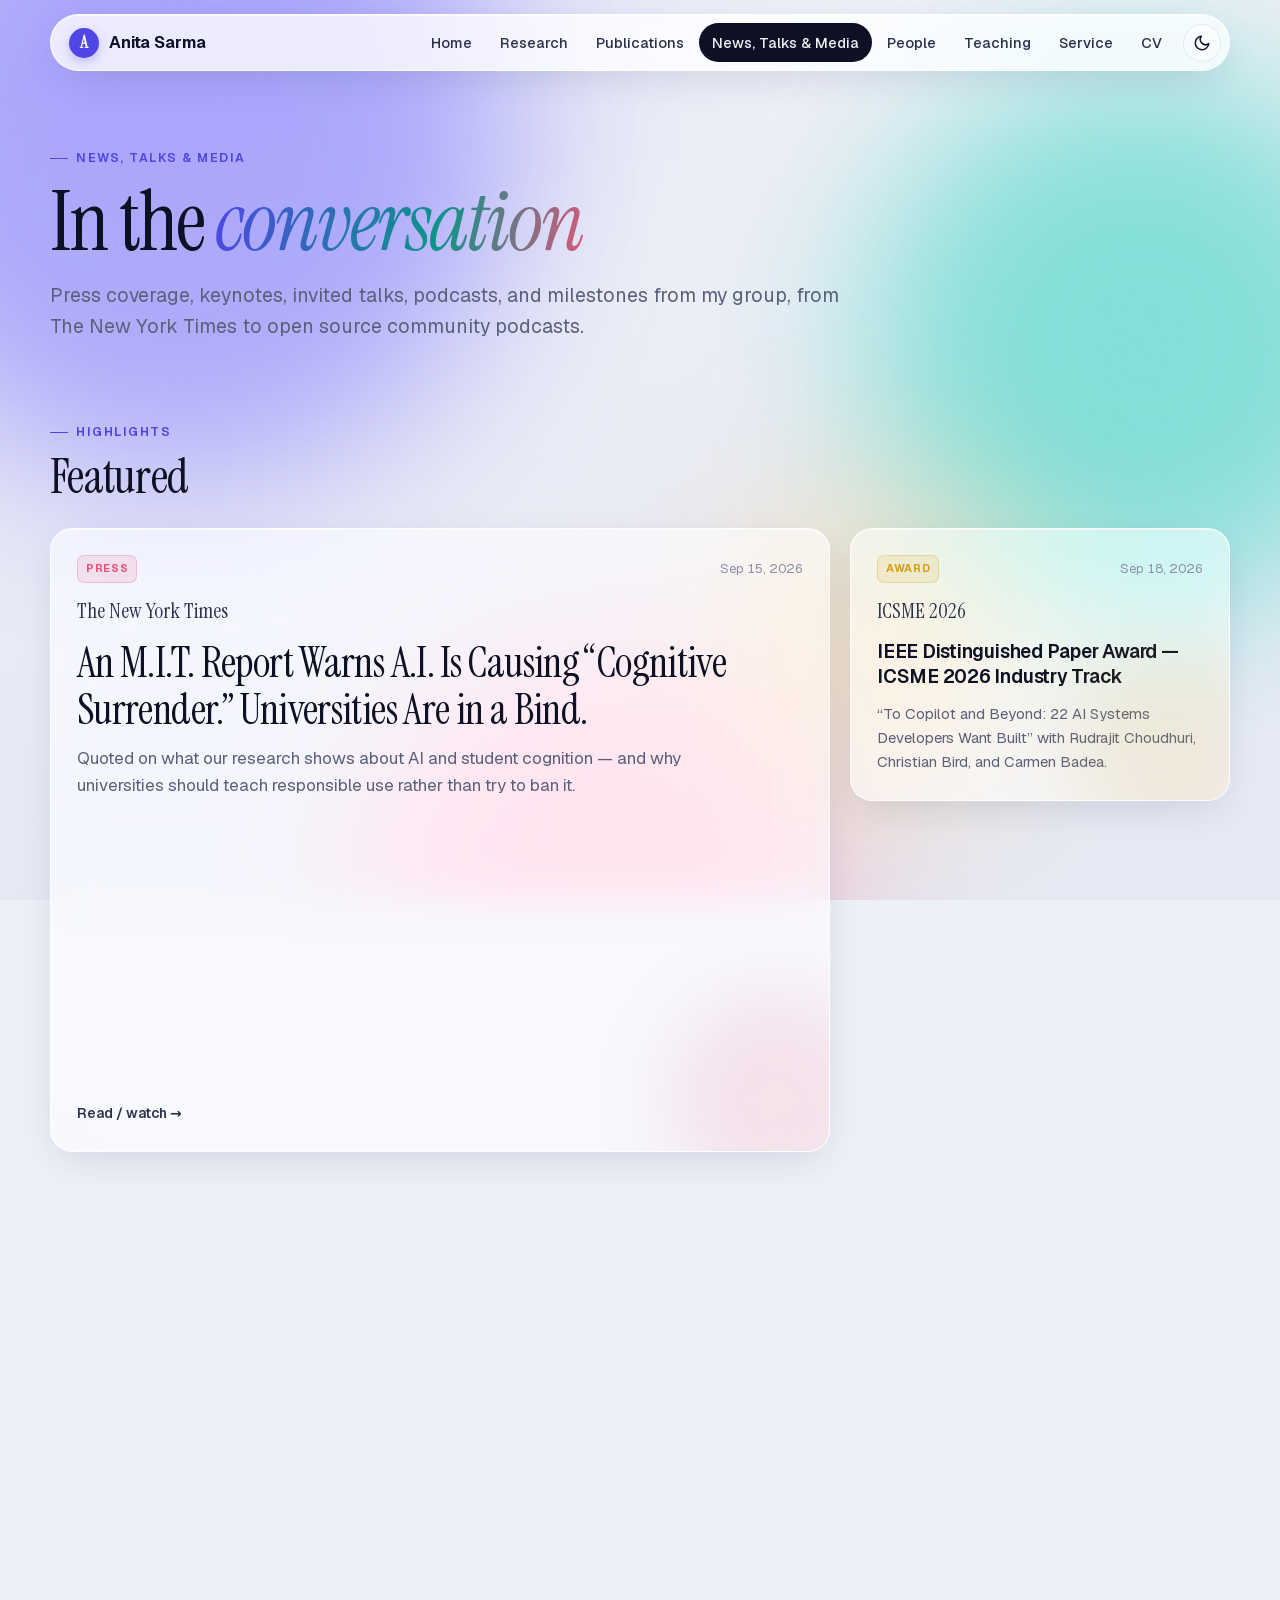
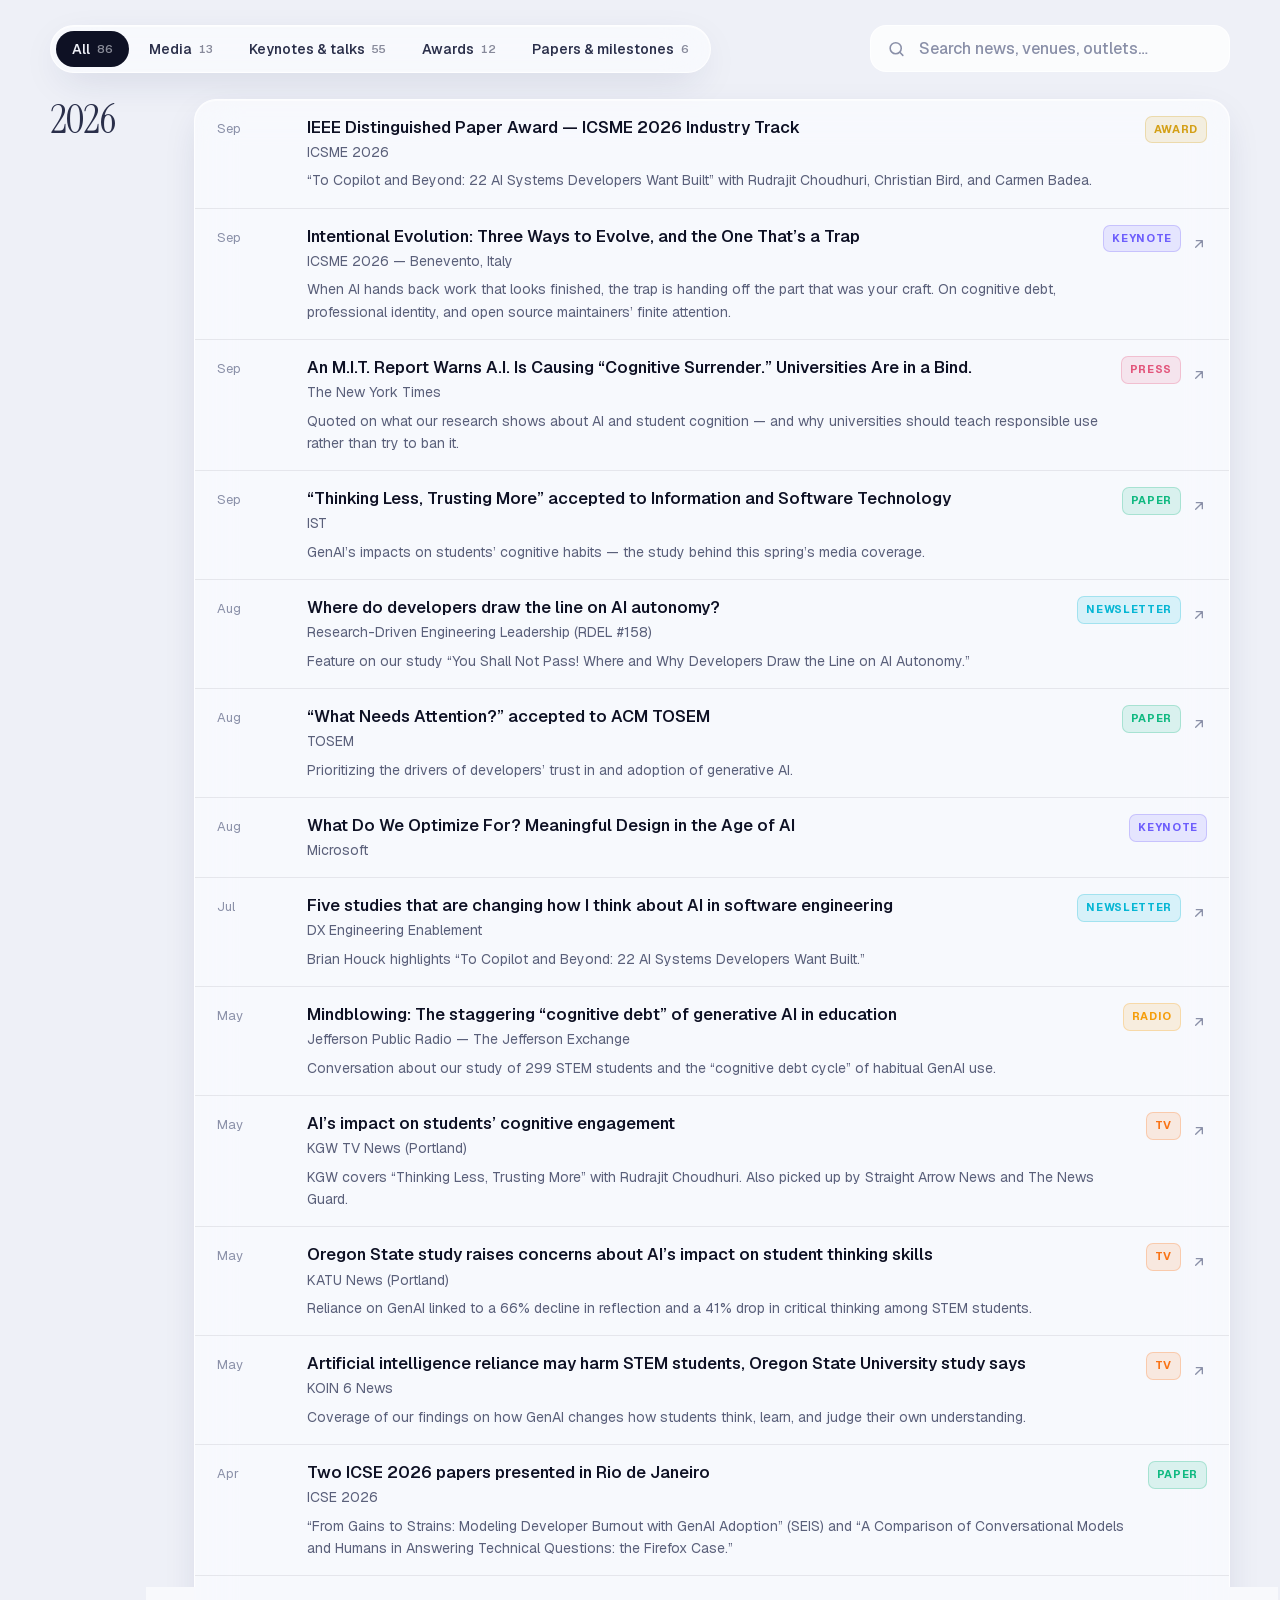
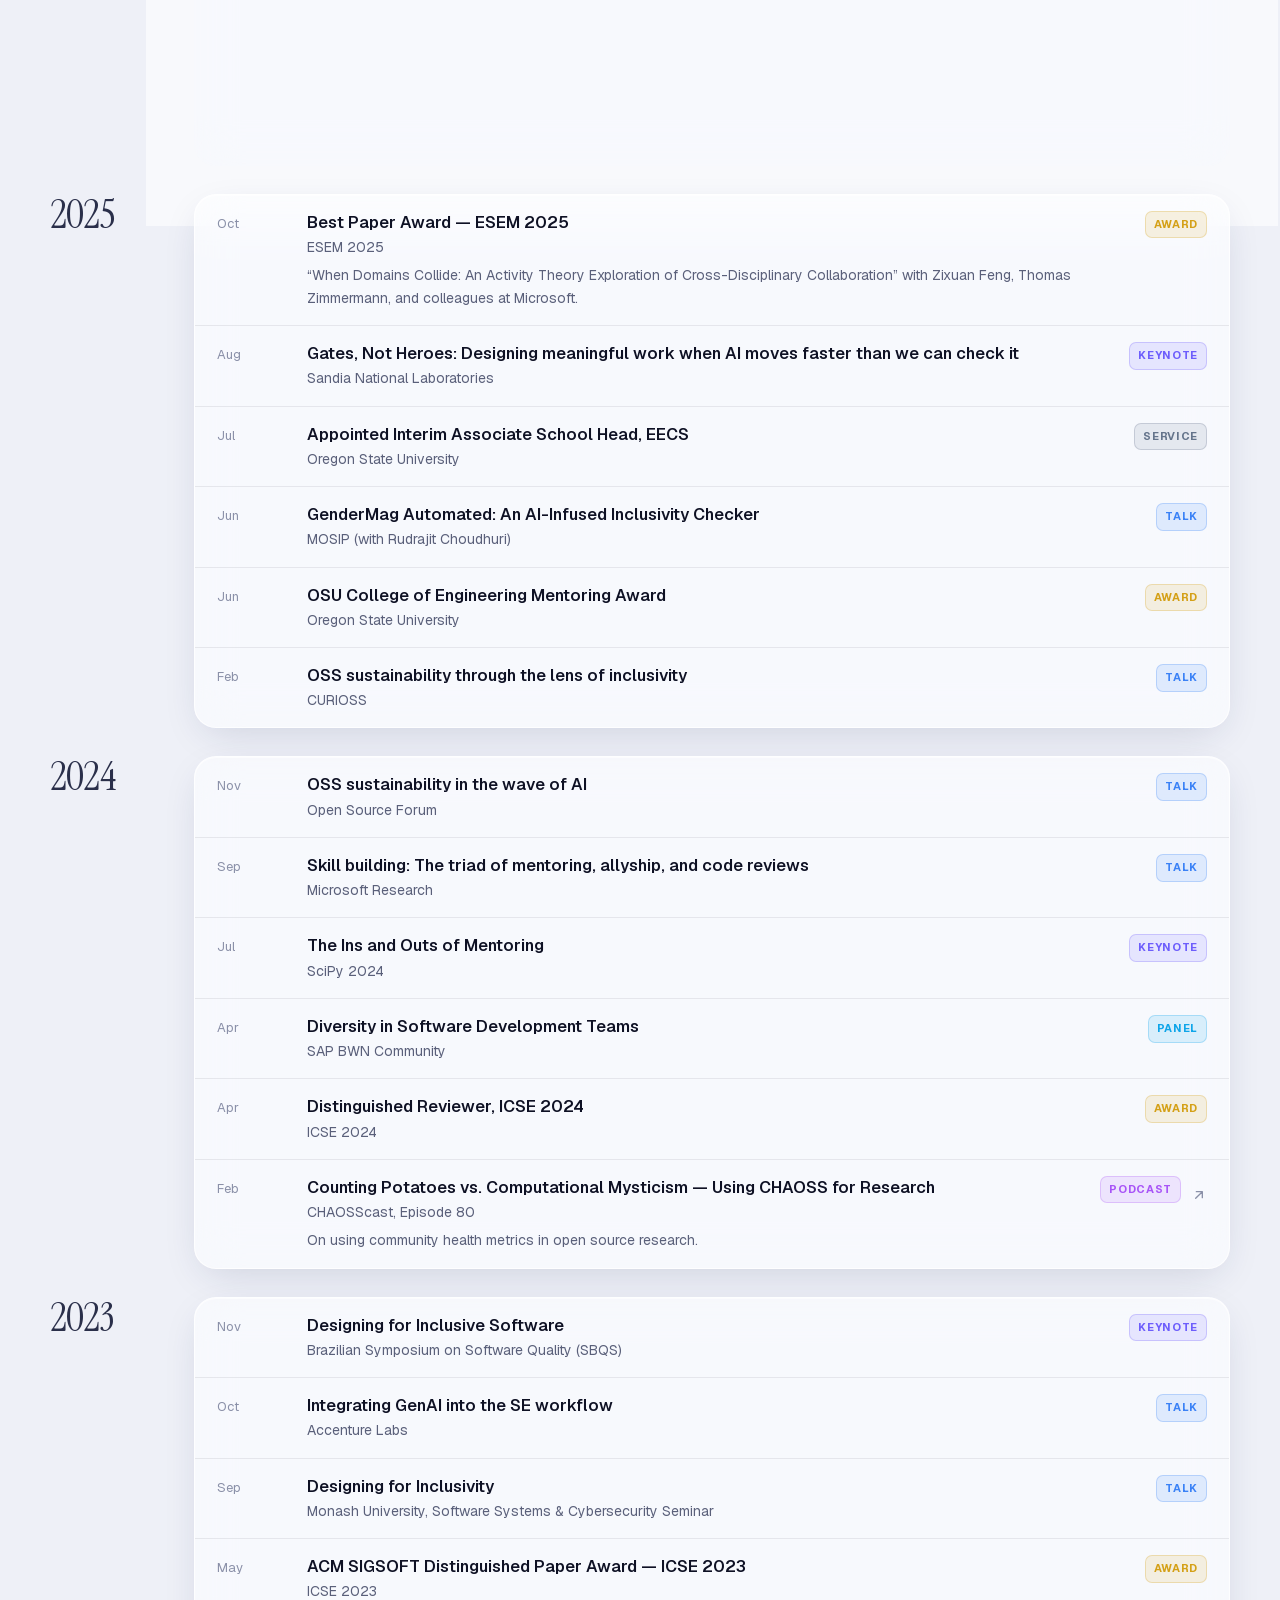
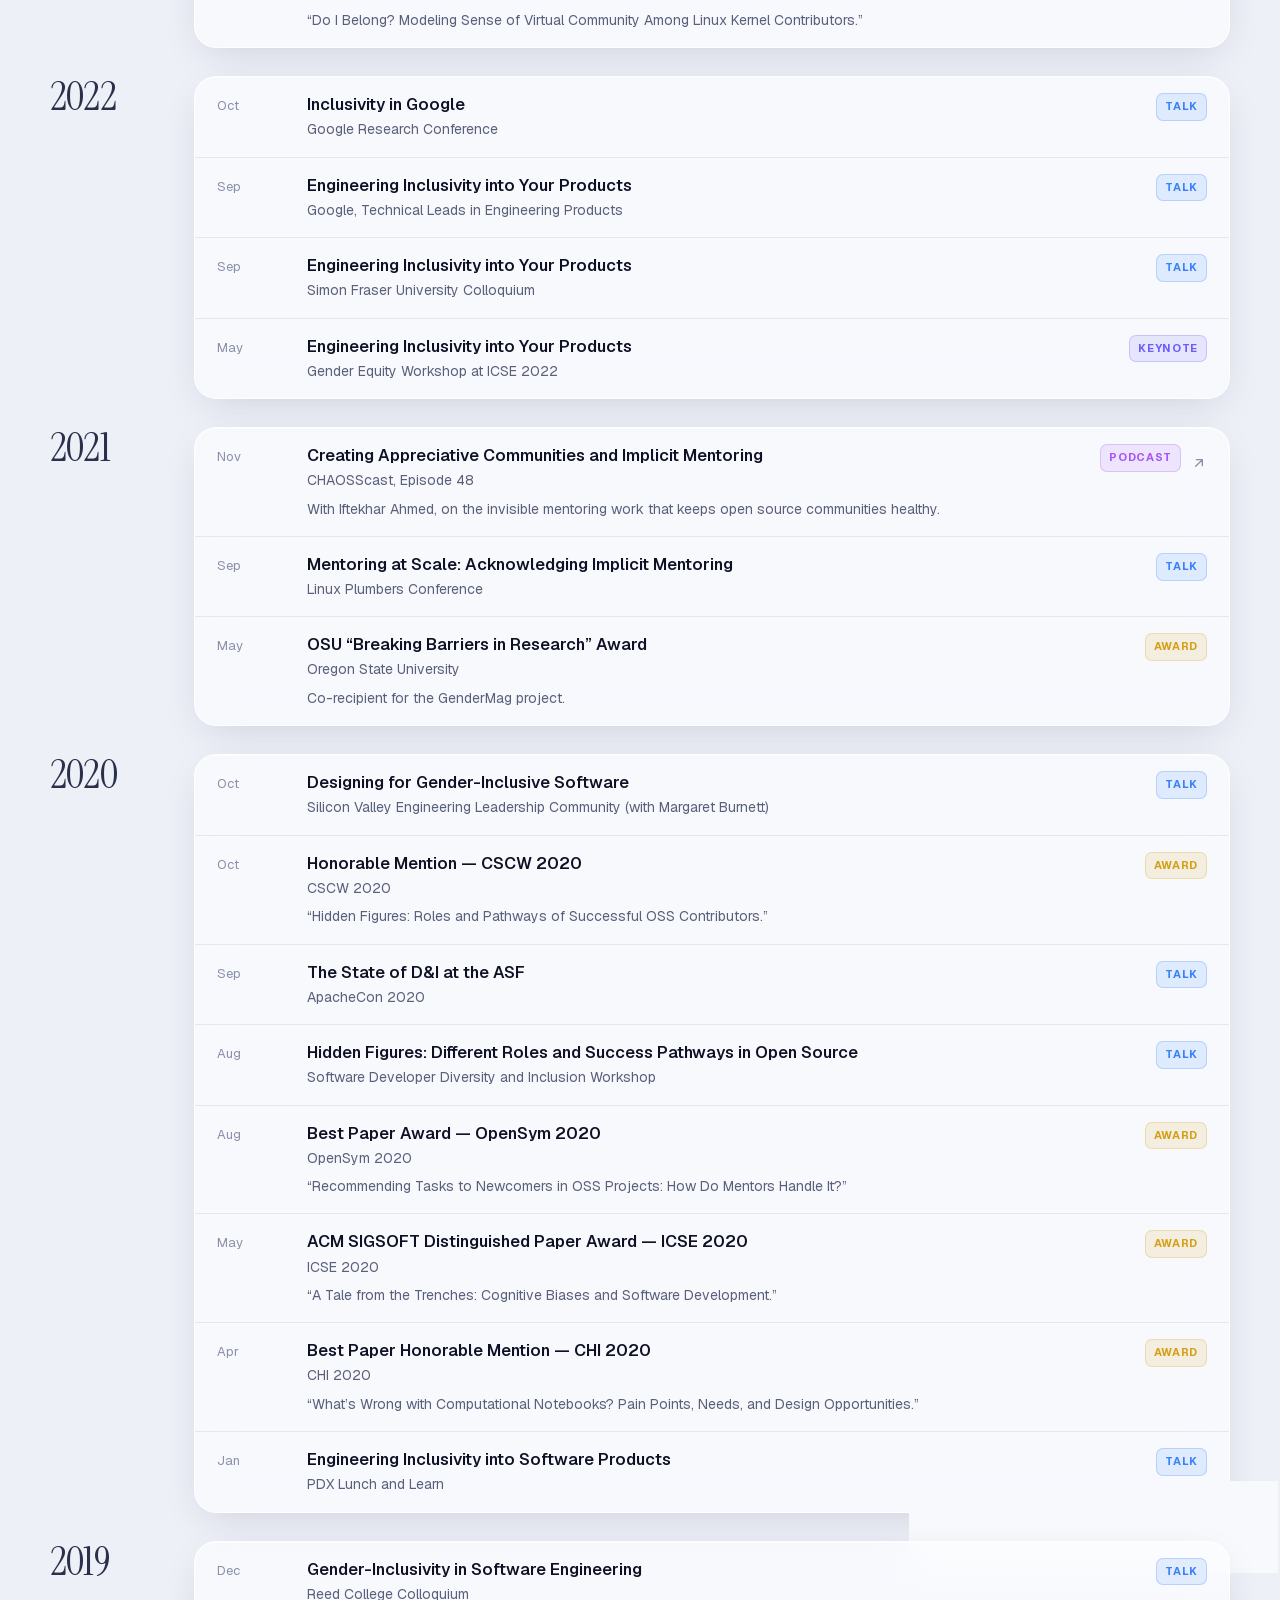
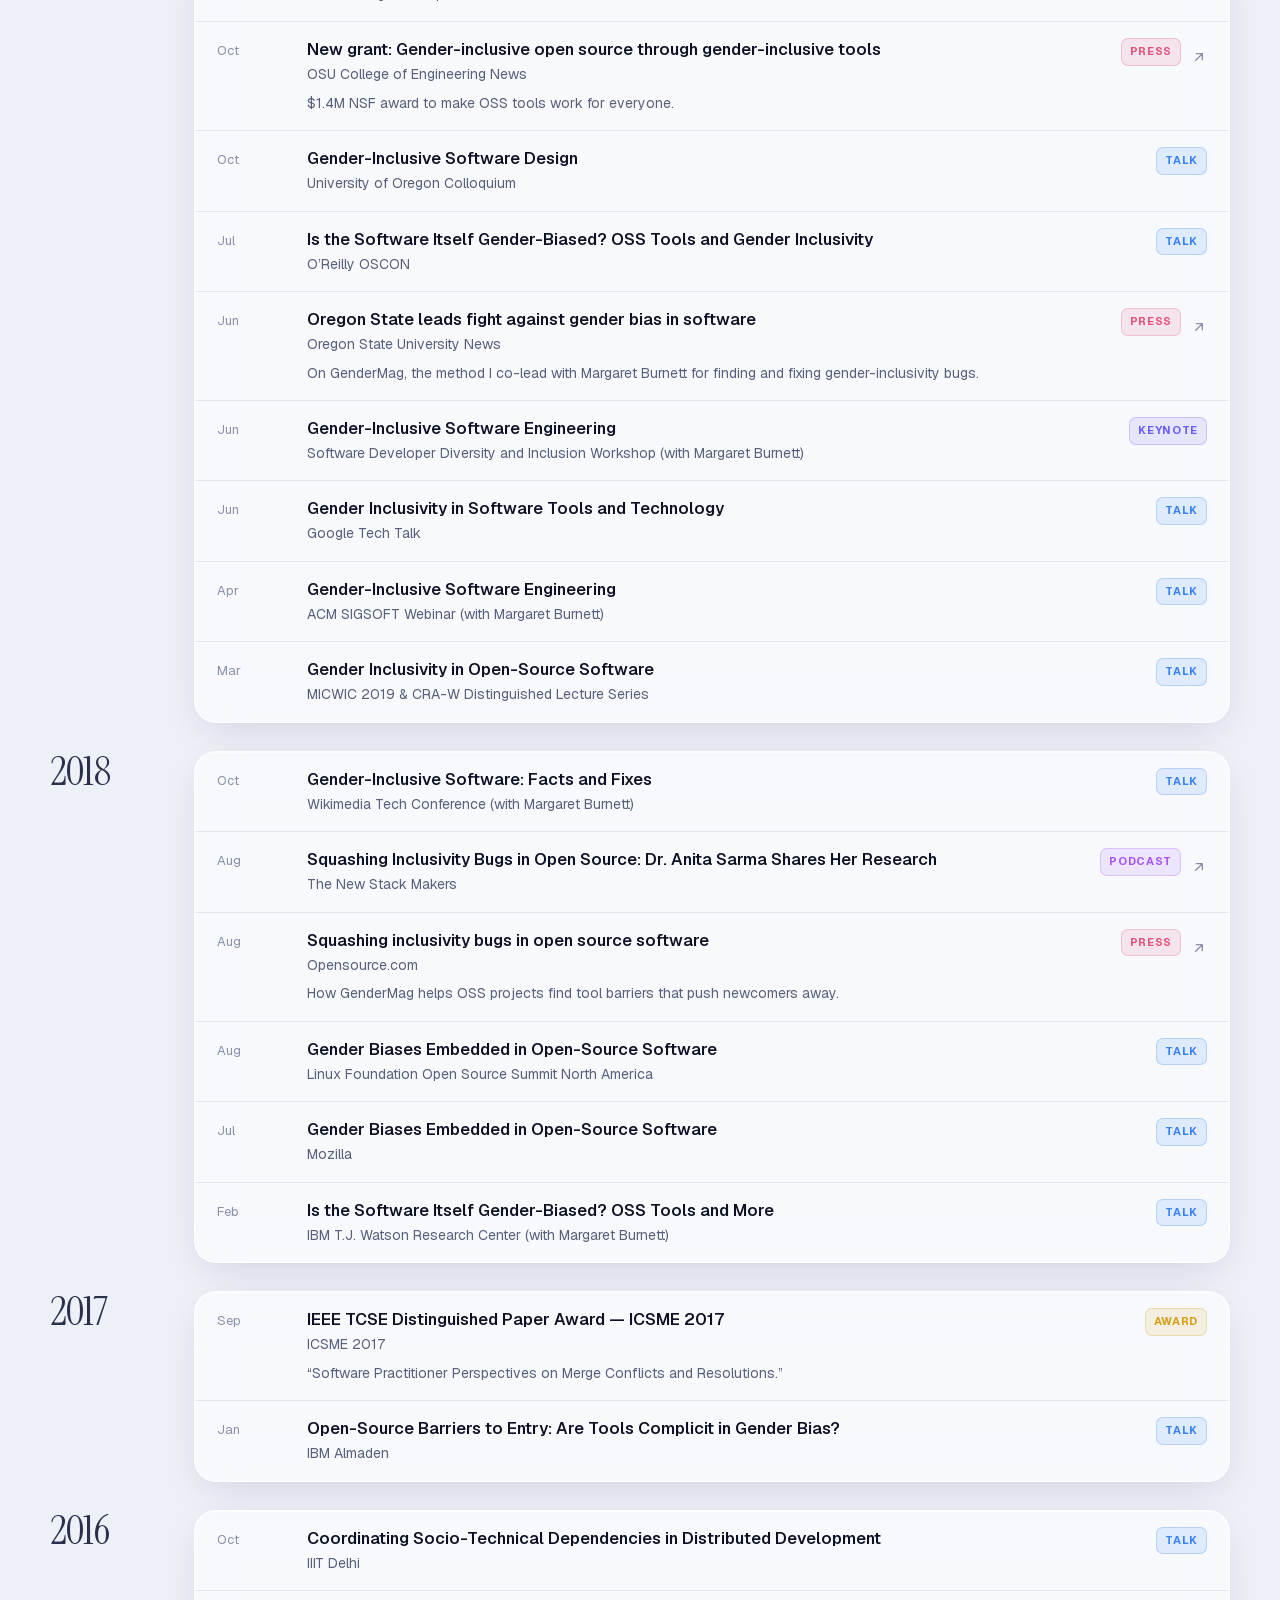
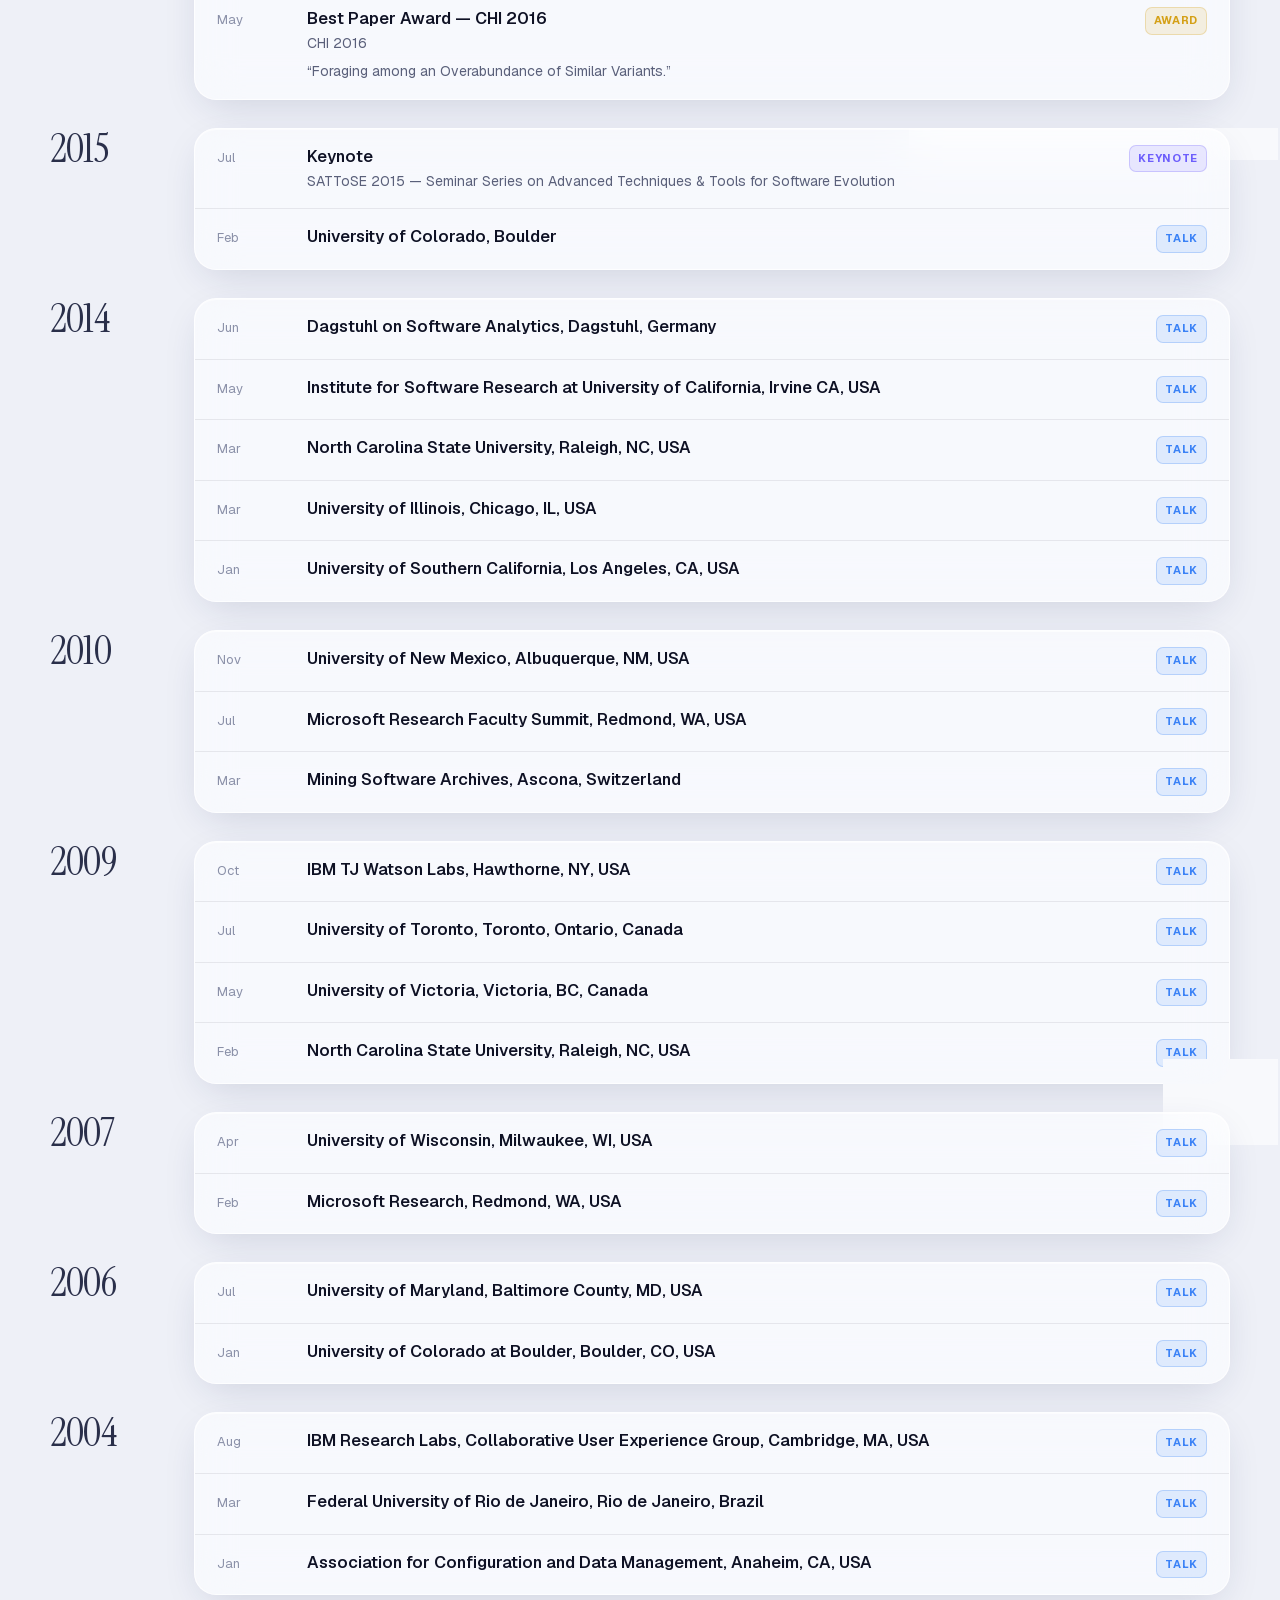
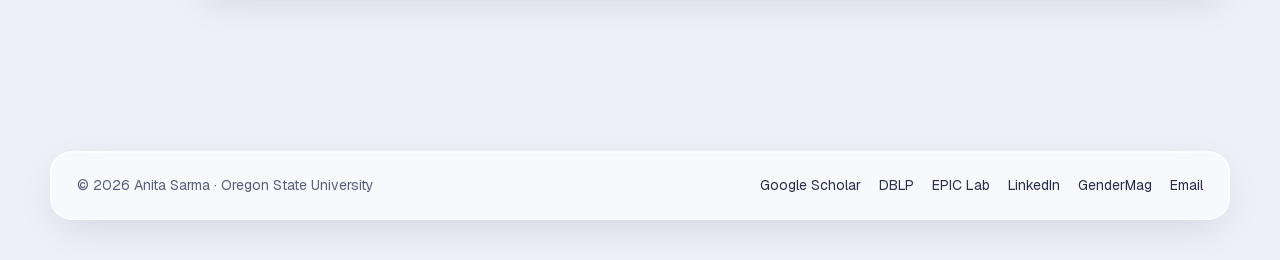
==== commit f3b3a4e6: "Self-host fonts; switch to weekly updates that wait for review Fonts (SIL OFL) are served from asset" ====
--- a/news.html
+++ b/news.html
@@ -6,8 +6,6 @@
 <title>News, Talks &amp; Media · Anita Sarma</title>
 <meta name="description" content="Media coverage, keynotes, invited talks, awards, and news from Anita Sarma's research group.">
 <link rel="icon" href="assets/img/favicon.svg" type="image/svg+xml">
-<link rel="preconnect" href="https://fonts.googleapis.com"><link rel="preconnect" href="https://fonts.gstatic.com" crossorigin>
-<link href="https://fonts.googleapis.com/css2?family=Geist:wght@300..700&family=Geist+Mono:wght@500;600&family=Instrument+Serif:ital@0;1&display=swap" rel="stylesheet">
 <link rel="stylesheet" href="assets/css/style.css">
 <script>try{var t=localStorage.getItem('theme');if(t)document.documentElement.setAttribute('data-theme',t)}catch(e){}</script>
 </head>
--- a/assets/css/style.css
+++ b/assets/css/style.css
@@ -1,3 +1,21 @@
+/* Self-hosted fonts (SIL Open Font License, see assets/fonts/OFL-*.txt); no requests to Google. */
+@font-face { font-family: 'Geist'; font-style: normal; font-weight: 300 700; font-display: swap;
+  src: url('../fonts/geist-normal-300-700-latin-ext.woff2') format('woff2'); unicode-range: U+0100-02BA, U+02BD-02C5, U+02C7-02CC, U+02CE-02D7, U+02DD-02FF, U+0304, U+0308, U+0329, U+1D00-1DBF, U+1E00-1E9F, U+1EF2-1EFF, U+2020, U+20A0-20AB, U+20AD-20C0, U+2113, U+2C60-2C7F, U+A720-A7FF; }
+@font-face { font-family: 'Geist'; font-style: normal; font-weight: 300 700; font-display: swap;
+  src: url('../fonts/geist-normal-300-700-latin.woff2') format('woff2'); unicode-range: U+0000-00FF, U+0131, U+0152-0153, U+02BB-02BC, U+02C6, U+02DA, U+02DC, U+0304, U+0308, U+0329, U+2000-206F, U+20AC, U+2122, U+2191, U+2193, U+2212, U+2215, U+FEFF, U+FFFD; }
+@font-face { font-family: 'Geist Mono'; font-style: normal; font-weight: 500 600; font-display: swap;
+  src: url('../fonts/geist-mono-normal-500-600-latin-ext.woff2') format('woff2'); unicode-range: U+0100-02BA, U+02BD-02C5, U+02C7-02CC, U+02CE-02D7, U+02DD-02FF, U+0304, U+0308, U+0329, U+1D00-1DBF, U+1E00-1E9F, U+1EF2-1EFF, U+2020, U+20A0-20AB, U+20AD-20C0, U+2113, U+2C60-2C7F, U+A720-A7FF; }
+@font-face { font-family: 'Geist Mono'; font-style: normal; font-weight: 500 600; font-display: swap;
+  src: url('../fonts/geist-mono-normal-500-600-latin.woff2') format('woff2'); unicode-range: U+0000-00FF, U+0131, U+0152-0153, U+02BB-02BC, U+02C6, U+02DA, U+02DC, U+0304, U+0308, U+0329, U+2000-206F, U+20AC, U+2122, U+2191, U+2193, U+2212, U+2215, U+FEFF, U+FFFD; }
+@font-face { font-family: 'Instrument Serif'; font-style: italic; font-weight: 400; font-display: swap;
+  src: url('../fonts/instrument-serif-italic-400-latin-ext.woff2') format('woff2'); unicode-range: U+0100-02BA, U+02BD-02C5, U+02C7-02CC, U+02CE-02D7, U+02DD-02FF, U+0304, U+0308, U+0329, U+1D00-1DBF, U+1E00-1E9F, U+1EF2-1EFF, U+2020, U+20A0-20AB, U+20AD-20C0, U+2113, U+2C60-2C7F, U+A720-A7FF; }
+@font-face { font-family: 'Instrument Serif'; font-style: italic; font-weight: 400; font-display: swap;
+  src: url('../fonts/instrument-serif-italic-400-latin.woff2') format('woff2'); unicode-range: U+0000-00FF, U+0131, U+0152-0153, U+02BB-02BC, U+02C6, U+02DA, U+02DC, U+0304, U+0308, U+0329, U+2000-206F, U+20AC, U+2122, U+2191, U+2193, U+2212, U+2215, U+FEFF, U+FFFD; }
+@font-face { font-family: 'Instrument Serif'; font-style: normal; font-weight: 400; font-display: swap;
+  src: url('../fonts/instrument-serif-normal-400-latin-ext.woff2') format('woff2'); unicode-range: U+0100-02BA, U+02BD-02C5, U+02C7-02CC, U+02CE-02D7, U+02DD-02FF, U+0304, U+0308, U+0329, U+1D00-1DBF, U+1E00-1E9F, U+1EF2-1EFF, U+2020, U+20A0-20AB, U+20AD-20C0, U+2113, U+2C60-2C7F, U+A720-A7FF; }
+@font-face { font-family: 'Instrument Serif'; font-style: normal; font-weight: 400; font-display: swap;
+  src: url('../fonts/instrument-serif-normal-400-latin.woff2') format('woff2'); unicode-range: U+0000-00FF, U+0131, U+0152-0153, U+02BB-02BC, U+02C6, U+02DA, U+02DC, U+0304, U+0308, U+0329, U+2000-206F, U+20AC, U+2122, U+2191, U+2193, U+2212, U+2215, U+FEFF, U+FFFD; }
+
 /* ==========================================================================
    Anita Sarma — site styles
    Glass UI on a slow aurora background. Light + dark themes.
@@ -501,3 +519,16 @@
 a.person { text-decoration: none; color: inherit; cursor: pointer; }
 a.person:hover h3 { color: var(--accent); }
 .person .ext-mark { color: var(--faint); font-size: .85em; }
+
+/* source line under the stats panel */
+.stats-src { margin: 10px 4px 0; font-size: 12.5px; color: var(--faint); text-align: right; }
+.stats-src a { color: inherit; }
+
+/* hero contact pills: email, office, LinkedIn, Scholar right under the intro */
+.contact-row { list-style: none; margin: 22px 0 0; padding: 0; display: flex; flex-wrap: wrap; gap: 7px; }
+.contact-row a { display: inline-flex; align-items: center; gap: 7px; padding: 6px 12px 6px 10px; border-radius: 999px; font-size: 13px; font-weight: 500;
+  color: var(--ink-2); text-decoration: none; background: var(--glass-soft); border: 1px solid var(--hairline);
+  -webkit-backdrop-filter: blur(12px); backdrop-filter: blur(12px); transition: border-color .2s, color .2s, background .2s; }
+.contact-row a:hover { color: var(--accent); border-color: color-mix(in srgb, var(--accent) 45%, var(--hairline)); background: var(--glass); }
+.contact-row svg { width: 15px; height: 15px; flex: none; color: var(--accent); }
+@media (max-width: 640px) { .contact-row a { font-size: 13px; } }
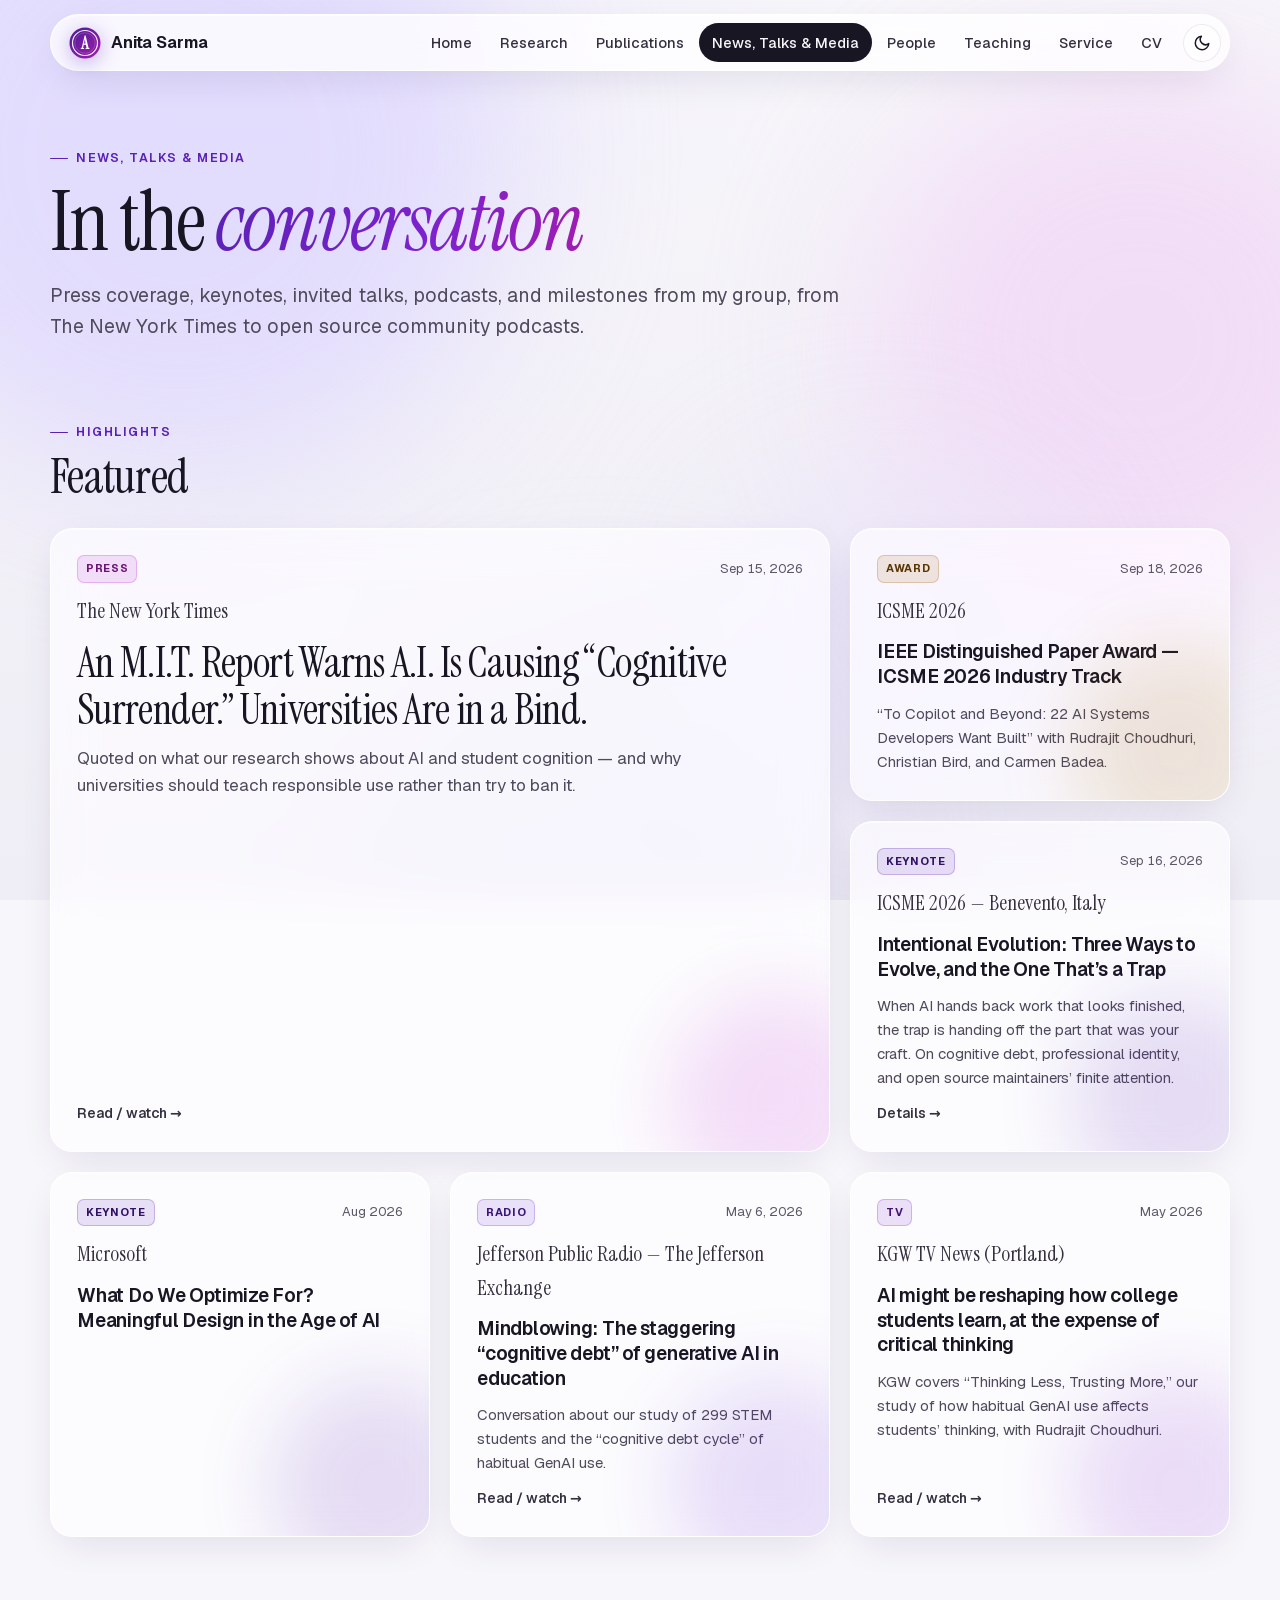
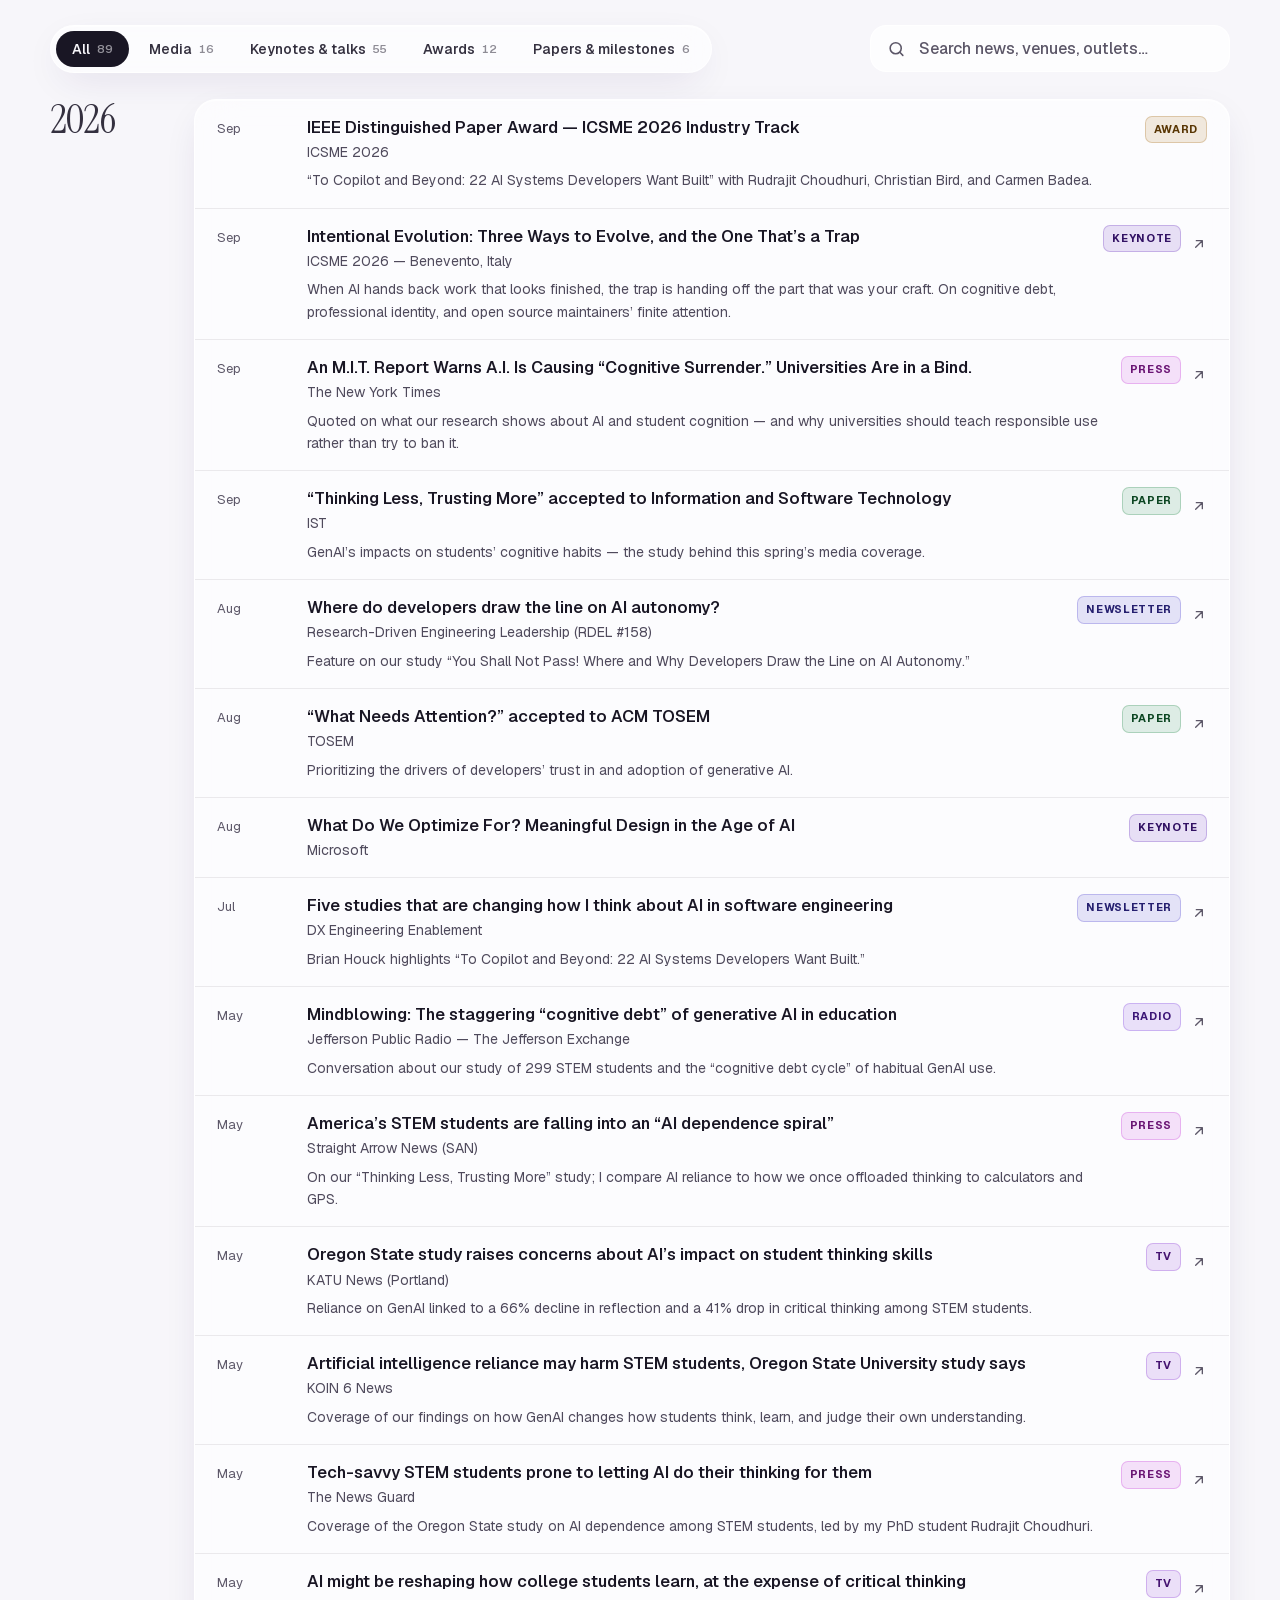
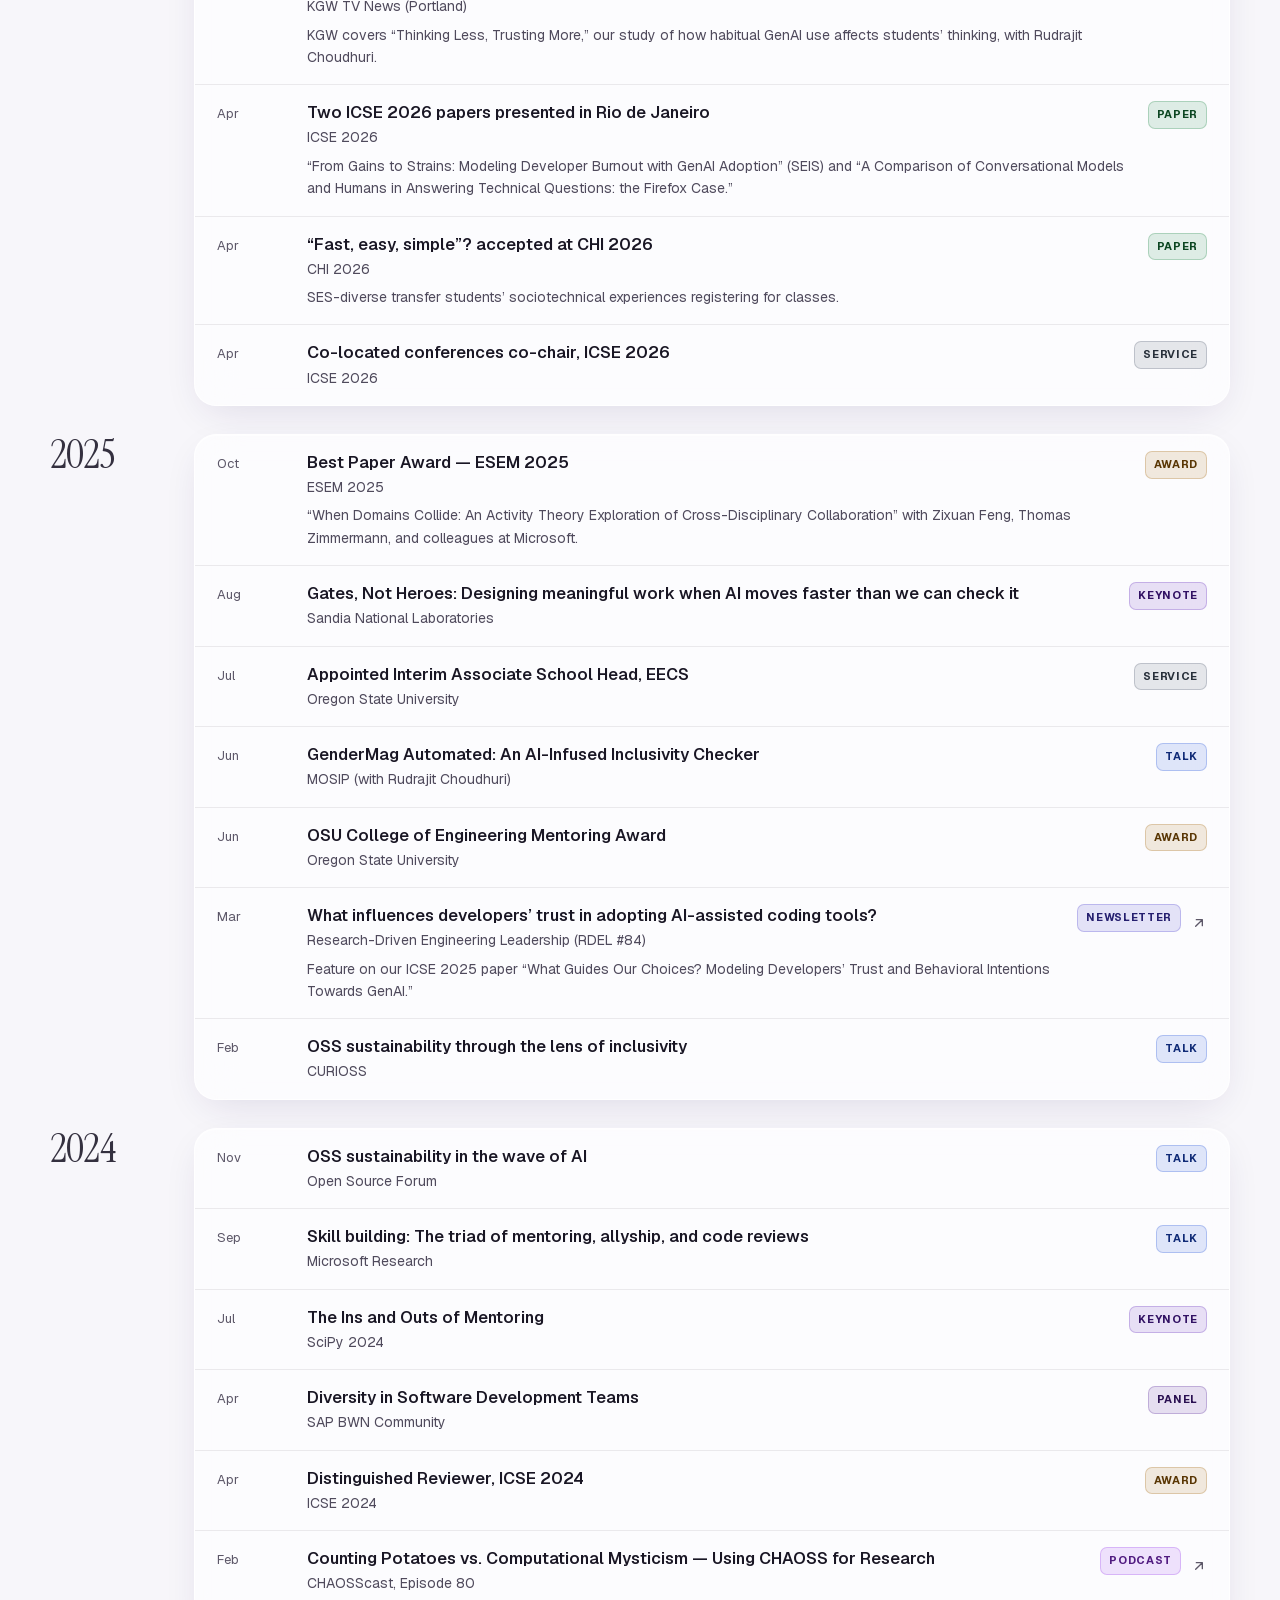
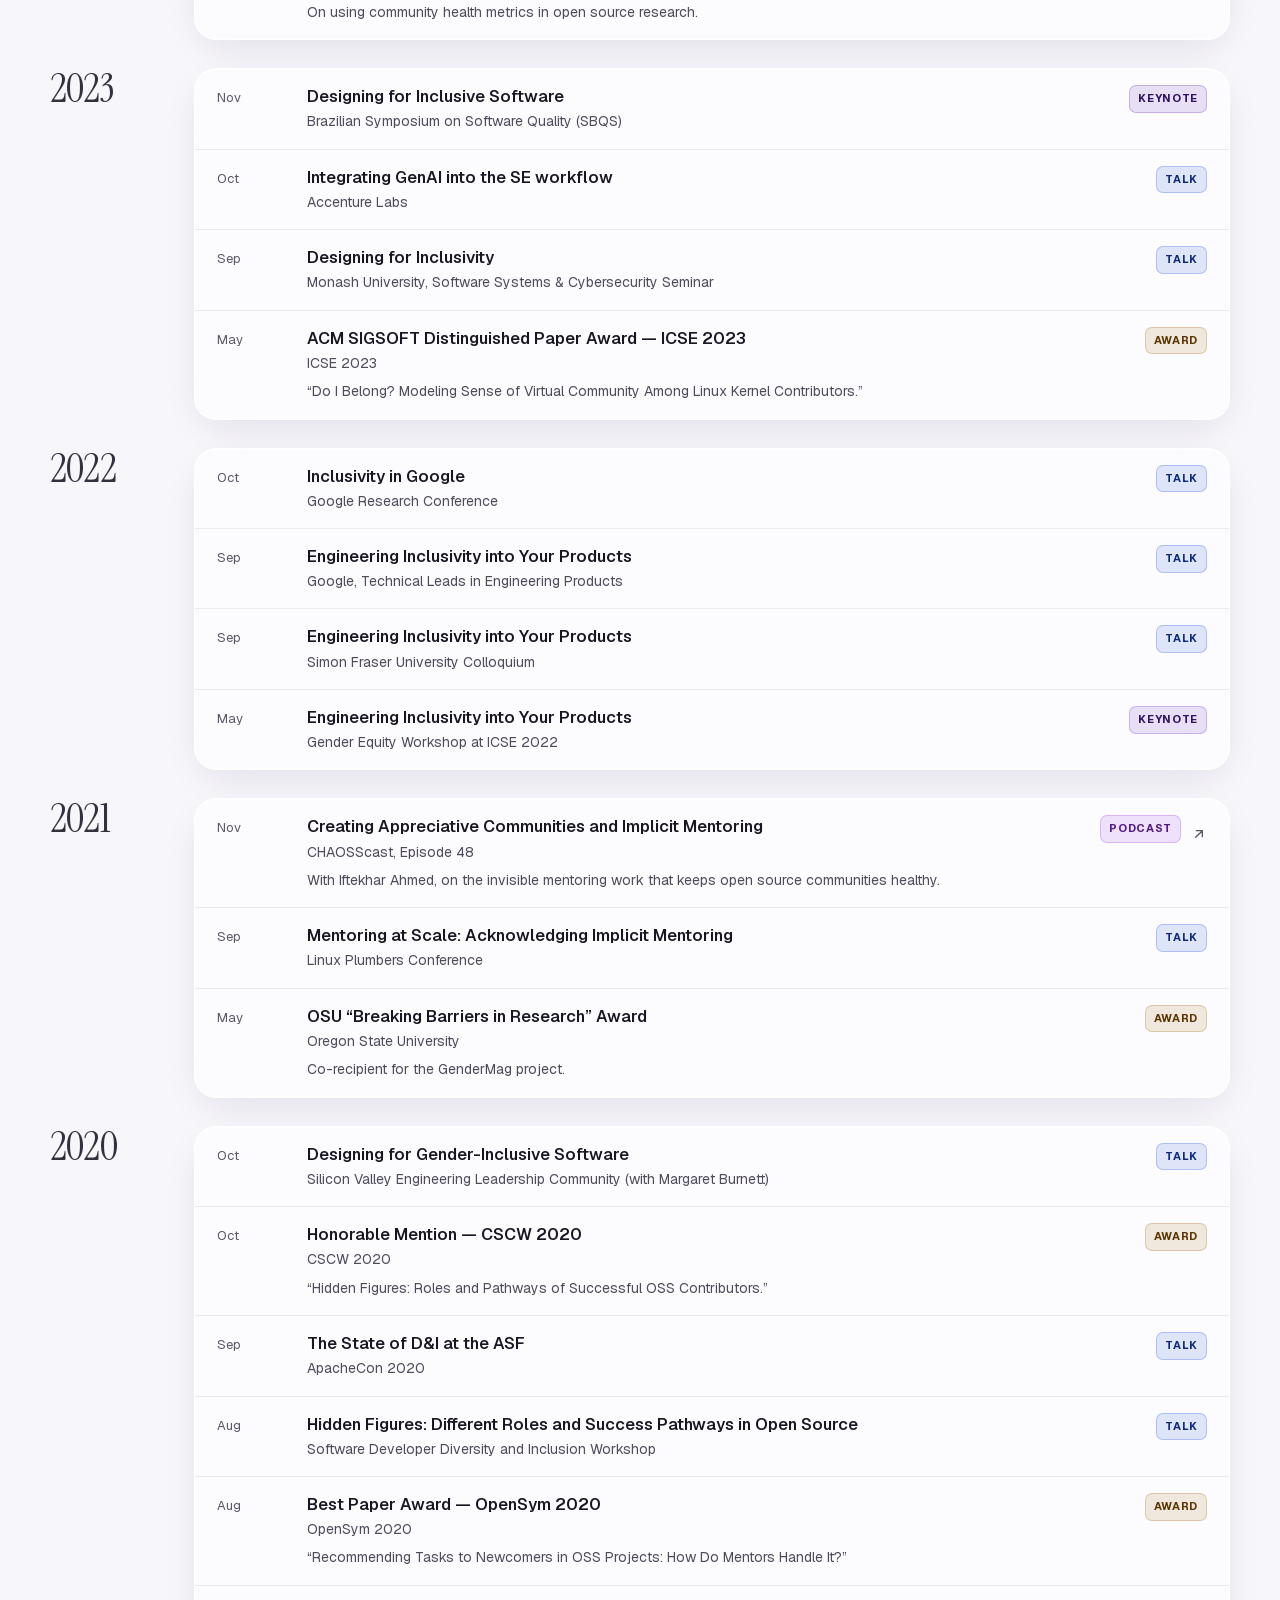
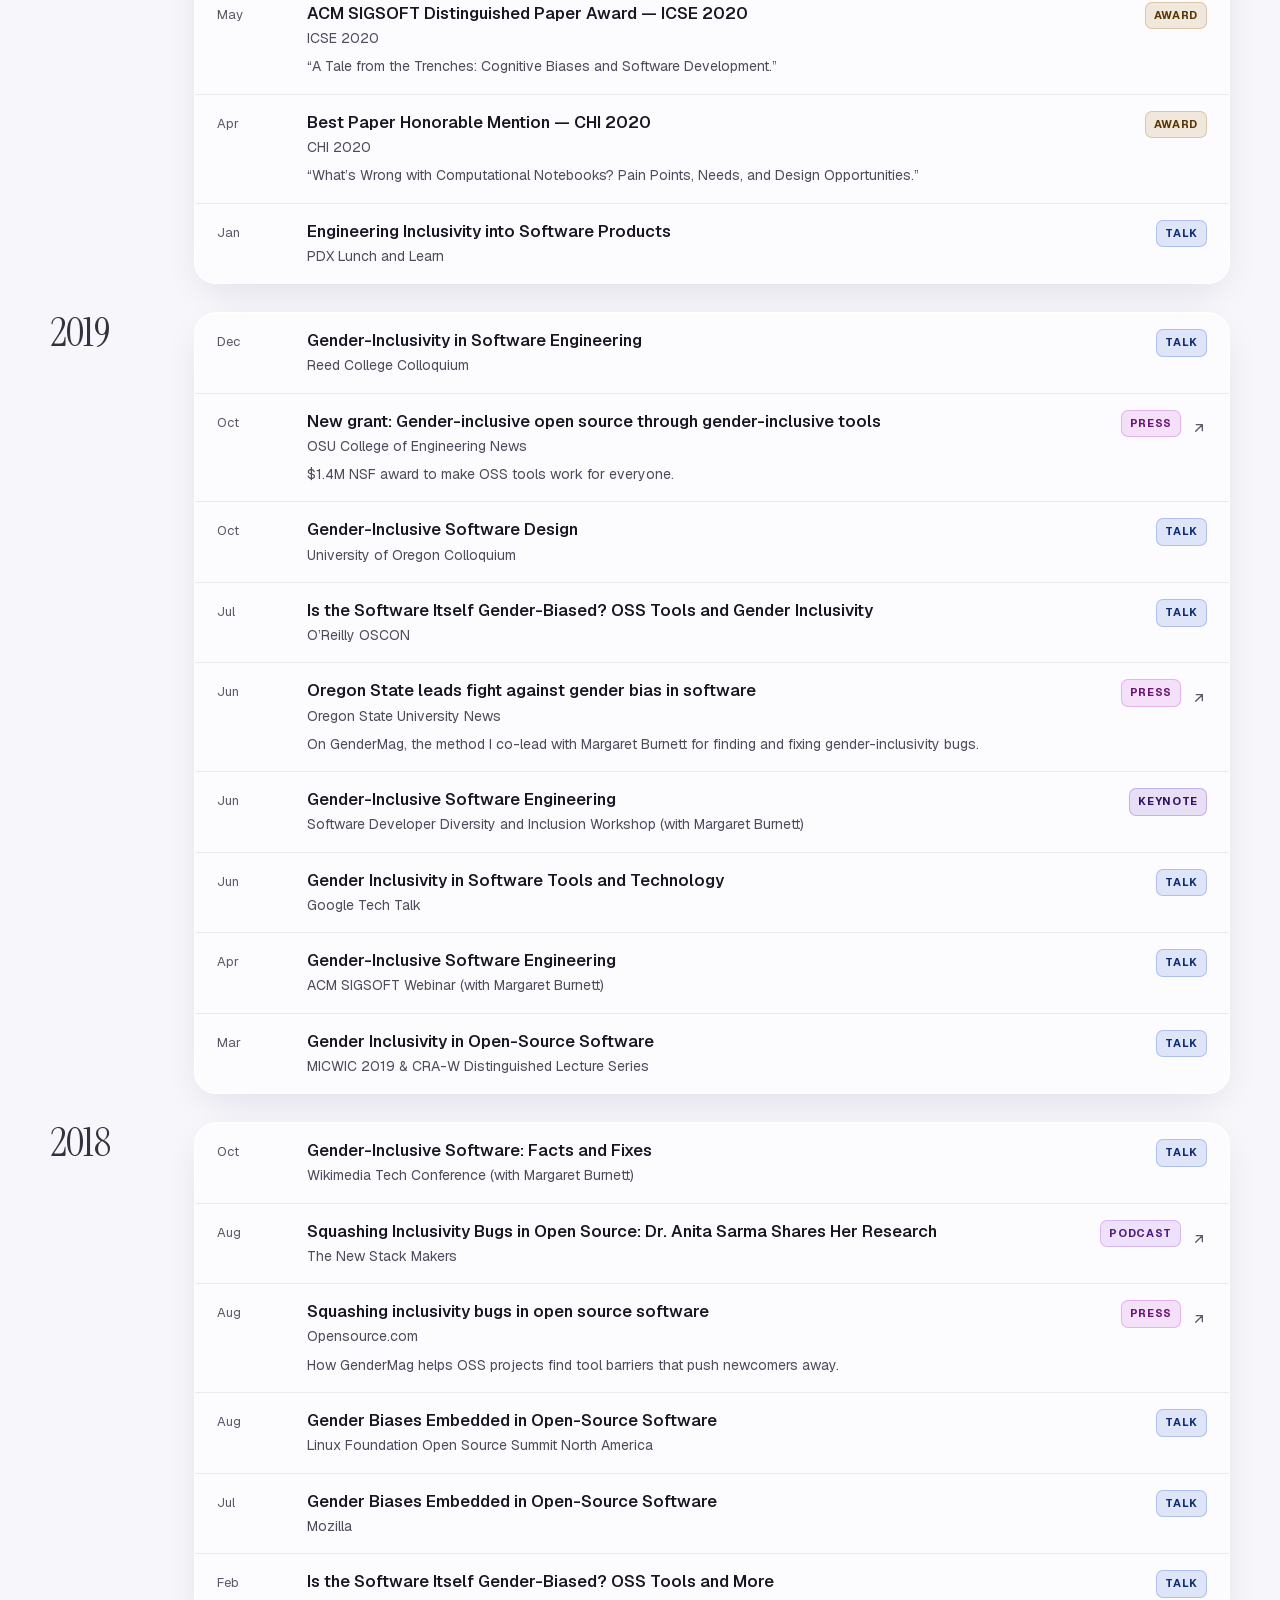
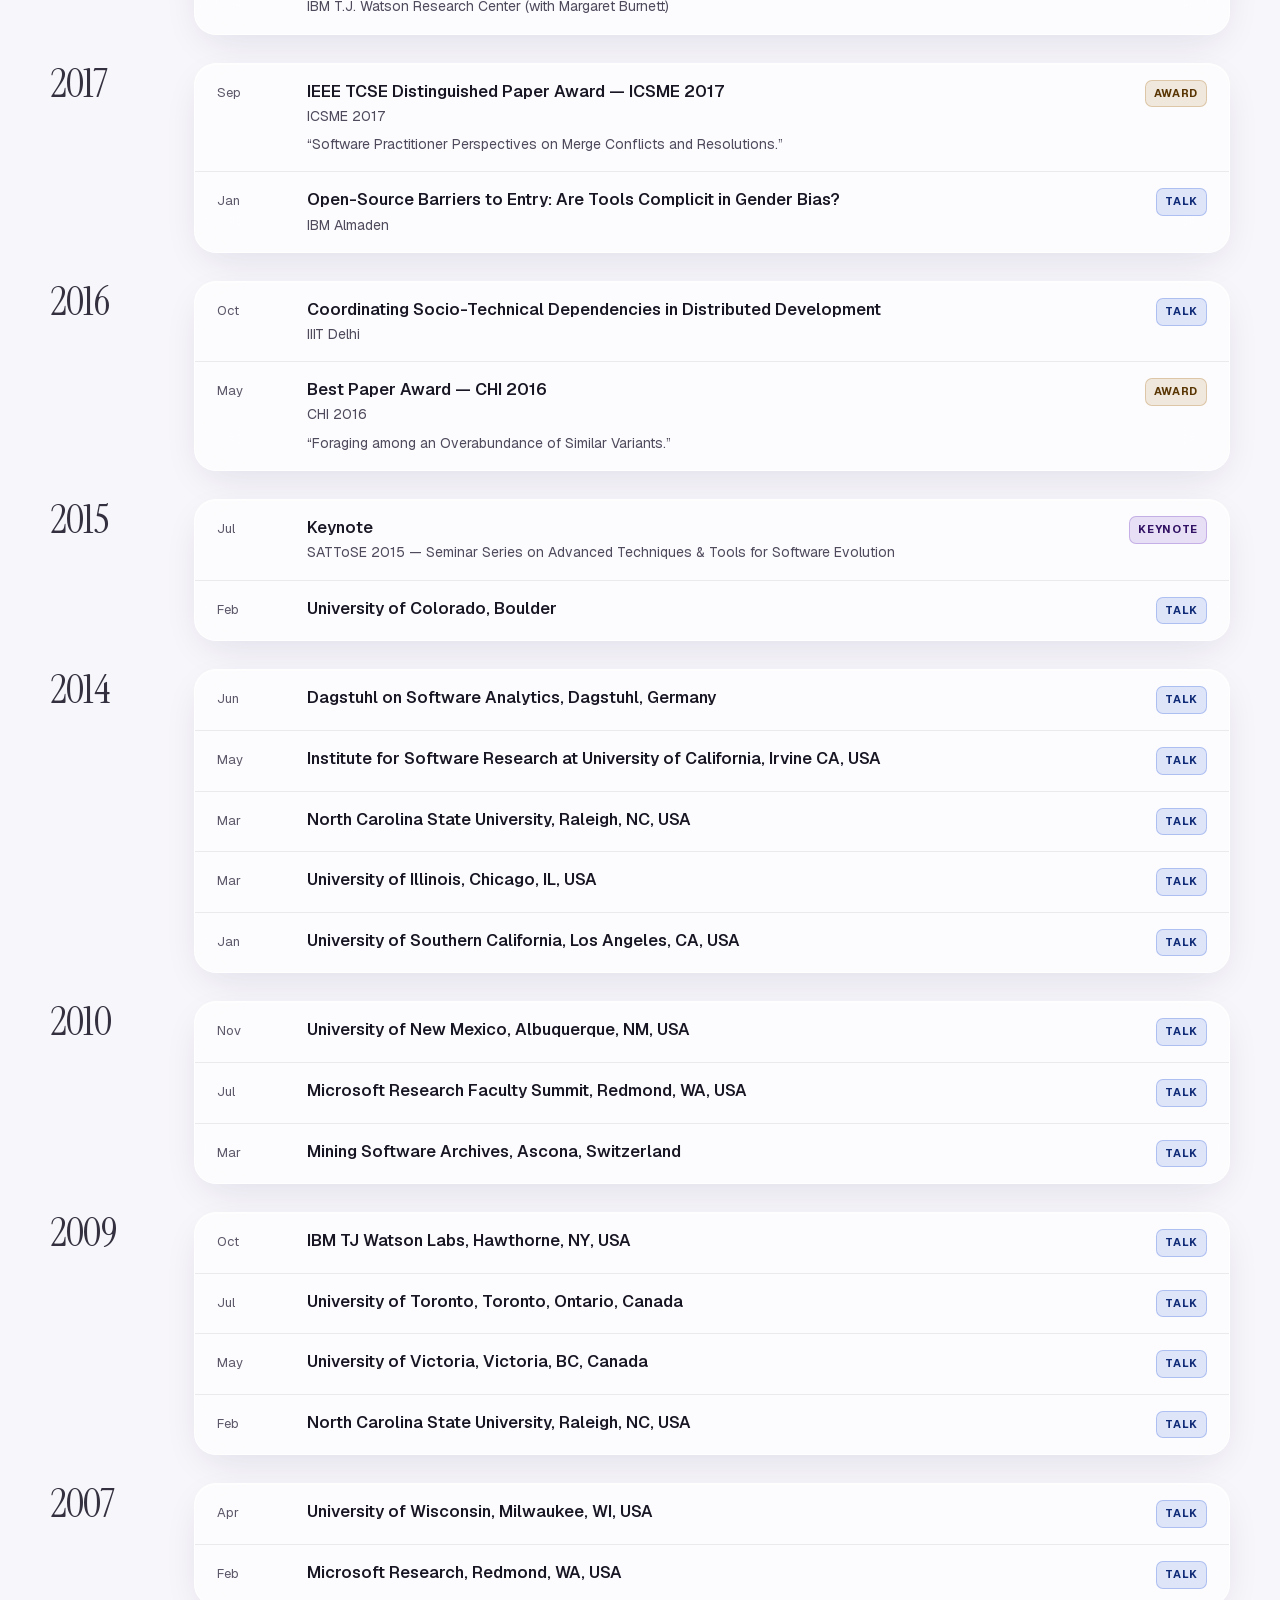
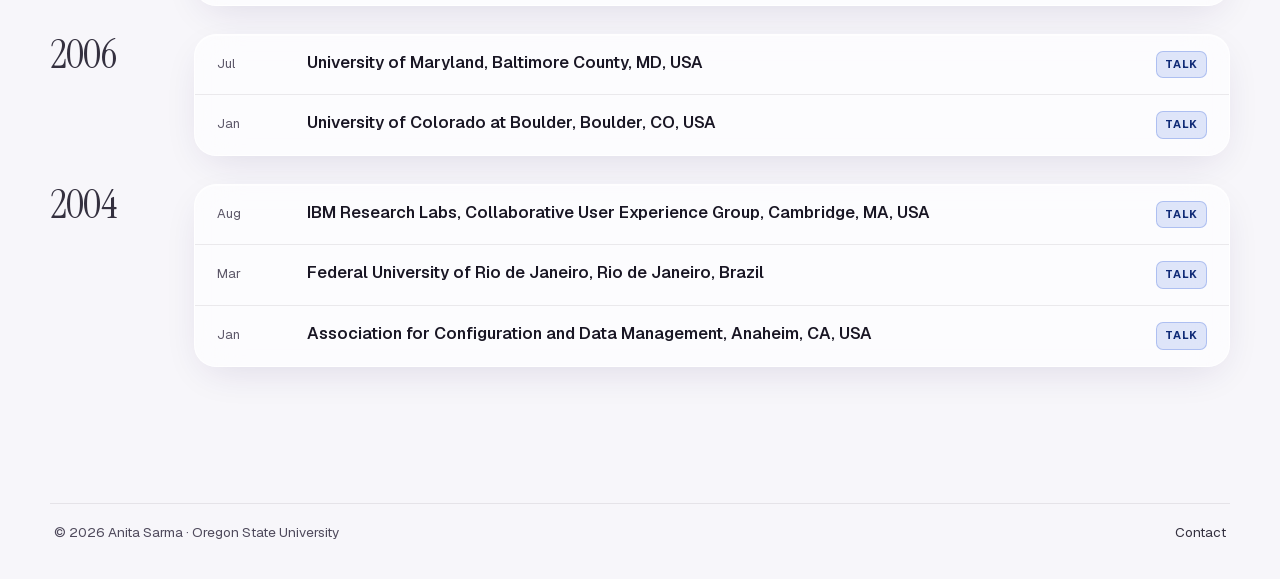
==== commit be4ca131: "Fix broken hero after deploy: cache-bust CSS/JS and size icons Browsers could pair the new page with" ====
--- a/news.html
+++ b/news.html
@@ -6,7 +6,7 @@
 <title>News, Talks &amp; Media · Anita Sarma</title>
 <meta name="description" content="Media coverage, keynotes, invited talks, awards, and news from Anita Sarma's research group.">
 <link rel="icon" href="assets/img/favicon.svg" type="image/svg+xml">
-<link rel="stylesheet" href="assets/css/style.css">
+<link rel="stylesheet" href="assets/css/style.css?v=202610041459">
 <script>try{var t=localStorage.getItem('theme');if(t)document.documentElement.setAttribute('data-theme',t)}catch(e){}</script>
 </head>
 <body>
@@ -30,7 +30,7 @@
     <div class="news-toolbar reveal">
       <div class="tabs glass" role="tablist" id="tabs" aria-label="Filter by kind"></div>
       <div class="search">
-        <svg viewBox="0 0 24 24" fill="none" stroke="currentColor" stroke-width="2" stroke-linecap="round"><circle cx="11" cy="11" r="7"/><path d="m20 20-3.5-3.5"/></svg>
+        <svg width="16" height="16" viewBox="0 0 24 24" fill="none" stroke="currentColor" stroke-width="2" stroke-linecap="round"><circle cx="11" cy="11" r="7"/><path d="m20 20-3.5-3.5"/></svg>
         <input id="nq" type="search" placeholder="Search news, venues, outlets…" aria-label="Search news">
       </div>
     </div>
@@ -39,7 +39,7 @@
 </main>
 
 <footer id="site-footer"></footer>
-<script src="assets/js/site.js"></script>
-<script src="assets/js/news.js"></script>
+<script src="assets/js/site.js?v=202610041459"></script>
+<script src="assets/js/news.js?v=202610041459"></script>
 </body>
 </html>
--- a/assets/css/style.css
+++ b/assets/css/style.css
@@ -22,30 +22,30 @@
    ========================================================================== */
 
 :root {
-  --bg: #eef0f7;
-  --bg-2: #e6e9f4;
-  --ink: #0e1124;
-  --ink-2: #2a2f4a;
-  --muted: #5a607a;
-  --faint: #8a90a8;
-  --accent: #4f46e5;
-  --accent-2: #0d9488;
-  --accent-3: #e2557b;
+  --bg: #f7f6fa;
+  --bg-2: #efedf5;
+  --ink: #191624;
+  --ink-2: #34303f;
+  --muted: #4f4a5c;
+  --faint: #5c5768;
+  --accent: #5b21b6;
+  --accent-2: #7e22ce;
+  --accent-3: #a21caf;
   --accent-ink: #ffffff;
-  --gold: #b7791f;
-
-  --glass: rgba(255, 255, 255, 0.58);
+  --gold: #6b5a00;
+
+  --glass: rgba(255, 255, 255, 0.62);
   --glass-strong: rgba(255, 255, 255, 0.78);
   --glass-soft: rgba(255, 255, 255, 0.38);
   --glass-border: rgba(255, 255, 255, 0.75);
-  --hairline: rgba(14, 17, 36, 0.08);
-  --shadow: 0 1px 0 rgba(255, 255, 255, 0.6) inset, 0 12px 40px -12px rgba(30, 38, 90, 0.18);
-  --shadow-lg: 0 1px 0 rgba(255, 255, 255, 0.7) inset, 0 30px 80px -30px rgba(30, 38, 90, 0.35);
-
-  --blob-1: #7c74ff;
-  --blob-2: #2dd4bf;
-  --blob-3: #ff8fab;
-  --blob-4: #ffd27a;
+  --hairline: rgba(25, 22, 36, 0.08);
+  --shadow: 0 1px 0 rgba(255, 255, 255, 0.6) inset, 0 12px 40px -12px rgba(46, 24, 90, 0.14);
+  --shadow-lg: 0 1px 0 rgba(255, 255, 255, 0.7) inset, 0 30px 80px -30px rgba(46, 24, 90, 0.28);
+
+  --blob-1: #ddd6fe;
+  --blob-2: #f1d6f6;
+  --blob-3: #e4e1f1;
+  --blob-4: #e9e3fa;
 
   --radius: 22px;
   --radius-sm: 14px;
@@ -58,54 +58,54 @@
 
 @media (prefers-color-scheme: dark) {
   :root:not([data-theme="light"]) {
-    --bg: #070913;
-    --bg-2: #0b0e1c;
-    --ink: #eef0ff;
-    --ink-2: #cfd3ee;
-    --muted: #9ba2c2;
-    --faint: #6d7392;
-    --accent: #a9a5f2;
-    --accent-2: #7cc4b8;
-    --accent-3: #d79aae;
-    --accent-ink: #0b0d1a;
+    --bg: #0c0a14;
+    --bg-2: #12101c;
+    --ink: #f2f0f8;
+    --ink-2: #d9d4e6;
+    --muted: #aca6bd;
+    --faint: #8a849b;
+    --accent: #c4b5fd;
+    --accent-2: #d8b4fe;
+    --accent-3: #f0abfc;
+    --accent-ink: #140b24;
     --gold: #f6c561;
-    --glass: rgba(22, 26, 46, 0.55);
-    --glass-strong: rgba(26, 30, 54, 0.78);
-    --glass-soft: rgba(22, 26, 46, 0.35);
+    --glass: rgba(27, 24, 40, 0.6);
+    --glass-strong: rgba(32, 28, 48, 0.82);
+    --glass-soft: rgba(27, 24, 40, 0.38);
     --glass-border: rgba(255, 255, 255, 0.09);
     --hairline: rgba(255, 255, 255, 0.08);
     --shadow: 0 1px 0 rgba(255, 255, 255, 0.05) inset, 0 12px 40px -12px rgba(0, 0, 0, 0.6);
     --shadow-lg: 0 1px 0 rgba(255, 255, 255, 0.06) inset, 0 30px 80px -30px rgba(0, 0, 0, 0.8);
-    --blob-1: #2e2a6b;
-    --blob-2: #1d3b4f;
-    --blob-3: #2a2440;
-    --blob-4: #1f2a3a;
+    --blob-1: #3b1a5c;
+    --blob-2: #3a1a48;
+    --blob-3: #22203a;
+    --blob-4: #1e1830;
     color-scheme: dark;
   }
 }
 :root[data-theme="dark"] {
-  --bg: #070913;
-  --bg-2: #0b0e1c;
-  --ink: #eef0ff;
-  --ink-2: #cfd3ee;
-  --muted: #9ba2c2;
-  --faint: #6d7392;
-  --accent: #a9a5f2;
-  --accent-2: #7cc4b8;
-  --accent-3: #d79aae;
-  --accent-ink: #0b0d1a;
+  --bg: #0c0a14;
+  --bg-2: #12101c;
+  --ink: #f2f0f8;
+  --ink-2: #d9d4e6;
+  --muted: #aca6bd;
+  --faint: #8a849b;
+  --accent: #c4b5fd;
+  --accent-2: #d8b4fe;
+  --accent-3: #f0abfc;
+  --accent-ink: #140b24;
   --gold: #f6c561;
-  --glass: rgba(22, 26, 46, 0.55);
-  --glass-strong: rgba(26, 30, 54, 0.78);
-  --glass-soft: rgba(22, 26, 46, 0.35);
+  --glass: rgba(27, 24, 40, 0.6);
+  --glass-strong: rgba(32, 28, 48, 0.82);
+  --glass-soft: rgba(27, 24, 40, 0.38);
   --glass-border: rgba(255, 255, 255, 0.09);
   --hairline: rgba(255, 255, 255, 0.08);
   --shadow: 0 1px 0 rgba(255, 255, 255, 0.05) inset, 0 12px 40px -12px rgba(0, 0, 0, 0.6);
   --shadow-lg: 0 1px 0 rgba(255, 255, 255, 0.06) inset, 0 30px 80px -30px rgba(0, 0, 0, 0.8);
-  --blob-1: #2e2a6b;
-  --blob-2: #1d3b4f;
-  --blob-3: #2a2440;
-  --blob-4: #1f2a3a;
+  --blob-1: #3b1a5c;
+  --blob-2: #3a1a48;
+  --blob-3: #22203a;
+  --blob-4: #1e1830;
   color-scheme: dark;
 }
 
@@ -137,7 +137,7 @@
 
 /* ---------- Aurora background ---------- */
 .aurora { position: fixed; inset: 0; z-index: -2; overflow: hidden; pointer-events: none; background:
-  radial-gradient(1200px 800px at 10% -10%, color-mix(in srgb, var(--blob-1) 18%, transparent), transparent 60%),
+  radial-gradient(1200px 800px at 10% -10%, color-mix(in srgb, var(--blob-1) 35%, transparent), transparent 60%),
   linear-gradient(180deg, var(--bg) 0%, var(--bg-2) 100%); }
 .aurora span { position: absolute; border-radius: 50%; filter: blur(80px); opacity: 0.55; will-change: transform; }
 :root[data-theme="dark"] .aurora span { opacity: 0.35; }
@@ -194,8 +194,7 @@
 .nav { position: fixed; top: 14px; left: 0; right: 0; z-index: 50; }
 .nav-inner { display: flex; align-items: center; gap: 8px; padding: 8px 8px 8px 18px; border-radius: 999px; }
 .brand { display: flex; align-items: center; gap: 10px; text-decoration: none; font-weight: 650; letter-spacing: -0.01em; white-space: nowrap; margin-right: auto; }
-.brand-mark { width: 30px; height: 30px; border-radius: 50%; display: grid; place-items: center; font-family: var(--serif); font-size: 17px; color: #fff;
-  background: var(--accent); color: var(--accent-ink); box-shadow: 0 4px 14px -4px color-mix(in srgb, var(--accent) 60%, transparent); }
+.brand-mark { width: 32px; height: 32px; flex: none; display: block; filter: drop-shadow(0 4px 10px rgba(91, 33, 182, 0.35)); }
 .nav-links { display: flex; align-items: center; gap: 2px; list-style: none; margin: 0; padding: 0; }
 .nav-links a { display: block; padding: 8px 13px; border-radius: 999px; text-decoration: none; font-size: 14.5px; font-weight: 500; color: var(--ink-2); transition: background .2s, color .2s; white-space: nowrap; }
 .nav-links a:hover { background: var(--glass-soft); color: var(--ink); }
@@ -246,21 +245,11 @@
 .portrait { position: relative; justify-self: center; width: min(400px, 100%); }
 .portrait-frame { padding: 12px; border-radius: 36px; transform: rotate(1.5deg); }
 .portrait-frame img { height: auto; border-radius: 26px; aspect-ratio: 4 / 4.4; object-fit: cover; object-position: 50% 20%; width: 100%; }
-.float-card { position: absolute; display: flex; align-items: center; gap: 10px; padding: 11px 15px; border-radius: 18px; font-size: 13.5px; line-height: 1.25; animation: bob 7s ease-in-out infinite; text-decoration: none; }
-.float-card b { display: block; font-size: 15px; }
-.float-card .ic { width: 34px; height: 34px; border-radius: 11px; display: grid; place-items: center; color: #fff; flex: none; }
-.float-card.f1 { left: -38px; bottom: 64px; }
-.float-card.f2 { right: -26px; top: 34px; animation-delay: -3.5s; }
-@keyframes bob { 50% { transform: translateY(-8px); } }
 @media (max-width: 900px) {
   .hero { grid-template-columns: 1fr; gap: 36px; padding-top: 20px; }
   .portrait { order: -1; width: min(260px, 68%); }
   .portrait-frame { padding: 8px; border-radius: 28px; }
   .portrait-frame img { aspect-ratio: 1 / 1; border-radius: 22px; }
-  .float-card { padding: 8px 12px; font-size: 12px; }
-  .float-card b { font-size: 13px; }
-  .float-card .ic { width: 28px; height: 28px; border-radius: 9px; }
-  .float-card.f1 { left: -34px; bottom: 18px; } .float-card.f2 { right: -44px; top: 14px; }
   .hero h1 { margin: 12px 0 14px; }
 }
 
@@ -272,7 +261,7 @@
 @media (max-width: 860px) { .stats { grid-template-columns: repeat(2, 1fr); } .stat + .stat { border-left: 0; } .stat { border-bottom: 1px solid var(--hairline); } .stat:last-child { border-bottom: 0; grid-column: span 2; } }
 
 /* press strip */
-.press { display: flex; align-items: center; gap: 14px 34px; flex-wrap: wrap; padding: 20px 26px; }
+.press { display: flex; align-items: center; gap: 14px 24px; padding: 18px 0 18px 26px; overflow: hidden; }
 .press .label { font-size: 12px; letter-spacing: .14em; text-transform: uppercase; color: var(--faint); font-weight: 600; margin-right: 6px; }
 .press .outlet { font-family: var(--serif); font-size: 22px; color: var(--ink-2); text-decoration: none; opacity: .85; white-space: nowrap; transition: opacity .2s, color .2s; }
 .press .outlet:hover { opacity: 1; color: var(--accent); }
@@ -486,9 +475,8 @@
 @media (max-width: 560px) { .role-list > div { grid-template-columns: 1fr; gap: 2px; } }
 
 /* ---------- Footer ---------- */
-footer { padding: 28px 0 40px; }
-.foot { display: flex; justify-content: space-between; align-items: center; gap: 18px; flex-wrap: wrap; padding: 22px 26px; font-size: 14px; color: var(--muted); }
-.foot nav { display: flex; gap: 6px 18px; flex-wrap: wrap; }
+footer { padding: 8px 0 36px; }
+.foot { display: flex; justify-content: space-between; align-items: center; gap: 12px 18px; flex-wrap: wrap; padding: 18px 4px 0; border-top: 1px solid var(--hairline); font-size: 13.5px; color: var(--muted); }
 .foot a { text-decoration: none; color: var(--ink-2); }
 .foot a:hover { color: var(--accent); }
 
@@ -532,3 +520,99 @@
 .contact-row a:hover { color: var(--accent); border-color: color-mix(in srgb, var(--accent) 45%, var(--hairline)); background: var(--glass); }
 .contact-row svg { width: 15px; height: 15px; flex: none; color: var(--accent); }
 @media (max-width: 640px) { .contact-row a { font-size: 13px; } }
+
+/* Light-mode legibility (WCAG AA): softer glow behind text, darker label colours */
+:root:not([data-theme="dark"]) .aurora span { opacity: 0.75; }
+:root:not([data-theme="dark"]) .aurora .b3 { opacity: 0.6; }
+:root:not([data-theme="dark"]) .aurora .b4 { opacity: 0.7; }
+@media (prefers-color-scheme: dark) { :root:not([data-theme="light"]) .aurora span { opacity: 0.35; } }
+:root:not([data-theme="dark"]) .kind { color: color-mix(in srgb, var(--c) 55%, #000); }
+@media (prefers-color-scheme: dark) { :root:not([data-theme="light"]) .kind { color: var(--c); } }
+
+/* "Featured in": a slow, endless ticker of outlets (built from data/news.json) */
+.marquee { flex: 1; min-width: 0; overflow: hidden;
+  -webkit-mask-image: linear-gradient(90deg, transparent, #000 6%, #000 94%, transparent); mask-image: linear-gradient(90deg, transparent, #000 6%, #000 94%, transparent); }
+.marquee-track { display: flex; gap: 40px; width: max-content; padding-right: 40px; }
+.marquee.is-running .marquee-track { animation: ticker var(--ticker-dur, 40s) linear infinite; }
+.marquee:hover .marquee-track, .marquee:focus-within .marquee-track { animation-play-state: paused; }
+@keyframes ticker { to { transform: translateX(-50%); } }
+@media (prefers-reduced-motion: reduce) { .marquee-track { flex-wrap: wrap; width: auto; row-gap: 10px; } }
+
+/* Cumulative highlight labels floating around the portrait (built from site data) */
+.float-labels { position: absolute; inset: 0; pointer-events: none; }
+.float-label { position: absolute; display: flex; align-items: center; gap: 8px; padding: 7px 11px 7px 8px; border-radius: 14px; white-space: nowrap;
+  text-decoration: none; pointer-events: auto; line-height: 1.25; animation: bob 8s ease-in-out infinite;
+  background: var(--glass-strong); border: 1px solid var(--glass-border); box-shadow: var(--shadow-lg);
+  -webkit-backdrop-filter: blur(18px) saturate(160%); backdrop-filter: blur(18px) saturate(160%); }
+.float-label b { display: block; font-size: 12.5px; font-weight: 620; color: var(--ink); }
+.float-label small { display: block; font-size: 11px; color: var(--muted); margin-top: 1px; }
+.float-label .ic { width: 26px; height: 26px; border-radius: 8px; display: grid; place-items: center; color: #fff; flex: none;
+  background: linear-gradient(135deg, var(--c), color-mix(in srgb, var(--c) 60%, #000)); }
+.float-label .ic svg { width: 14px; height: 14px; }
+.float-label:hover { transform: translateY(-2px); }
+.float-label:hover b { color: var(--accent); }
+.float-label.p1 { top: -4%; left: -8%; }
+.float-label.p2 { top: 30%; right: -16%; animation-delay: -2s; }
+.float-label.p3 { bottom: 18%; left: -12%; animation-delay: -4s; }
+.float-label.p4 { bottom: -5%; right: -6%; animation-delay: -6s; }
+@keyframes bob { 50% { transform: translateY(-7px); } }
+@media (max-width: 1240px) { .float-label.p2, .float-label.p4 { right: -4%; } }
+@media (max-width: 1100px) { .float-label.p1, .float-label.p3 { left: -6%; } .float-label.p2, .float-label.p4 { right: -2%; } }
+@media (max-width: 900px) {
+  .float-labels { position: static; display: grid; grid-template-columns: 1fr 1fr; gap: 8px; margin-top: 14px; }
+  .float-label { position: static; max-width: none; animation: none; padding: 8px 10px; }
+  .float-label .ic { width: 26px; height: 26px; border-radius: 8px; }
+  .float-label b { font-size: 12.5px; } .float-label small { font-size: 11px; }
+}
+@media (max-width: 900px) {
+  .portrait { width: 100%; }
+  .portrait-frame { width: min(260px, 68%); margin: 0 auto; }
+}
+
+/* Bio dialog */
+.bio-dialog { width: min(720px, calc(100% - 32px)); max-height: min(86vh, 760px); padding: 0; border: 1px solid var(--glass-border); border-radius: 24px;
+  background: var(--glass-strong); color: var(--ink); box-shadow: var(--shadow-lg); overflow: auto;
+  -webkit-backdrop-filter: blur(26px) saturate(160%); backdrop-filter: blur(26px) saturate(160%); }
+.bio-dialog::backdrop { background: rgba(20, 16, 36, 0.35); -webkit-backdrop-filter: blur(4px); backdrop-filter: blur(4px); }
+.bio-dialog[open] { animation: bio-in .25s cubic-bezier(.2,.7,.2,1); }
+@keyframes bio-in { from { opacity: 0; transform: translateY(10px) scale(.98); } }
+.bio-head { display: flex; justify-content: space-between; align-items: start; gap: 16px; padding: 26px 28px 6px; }
+.bio-head h2 { font-family: var(--serif); font-weight: 400; font-size: clamp(30px, 4vw, 40px); margin: 6px 0 0; }
+.bio-text { padding: 10px 28px 4px; }
+.bio-text p { font-size: 16px; line-height: 1.7; color: var(--ink-2); margin: 0 0 1em; }
+.bio-foot { display: flex; justify-content: space-between; align-items: center; gap: 12px; flex-wrap: wrap; padding: 16px 28px 24px; border-top: 1px solid var(--hairline); margin-top: 8px; font-size: 14px; }
+.bio-actions { display: flex; gap: 8px; flex-wrap: wrap; }
+.bio-actions .btn { padding: 10px 16px; font-size: 14px; }
+.bio-actions svg { width: 16px; height: 16px; }
+@media (max-width: 560px) { .bio-head, .bio-text, .bio-foot { padding-left: 20px; padding-right: 20px; } }
+
+/* Portrait flip card: photo on the front, short bio on the back (hover / focus / tap) */
+.flip { perspective: 1400px; cursor: pointer; }
+.flip-inner { position: relative; transform-style: preserve-3d; transition: transform .7s cubic-bezier(.2,.7,.2,1); }
+.flip-front, .flip-back { -webkit-backface-visibility: hidden; backface-visibility: hidden; border-radius: 26px; }
+.flip-front { position: relative; }
+.flip-back { position: absolute; inset: 0; transform: rotateY(180deg); display: flex; flex-direction: column; justify-content: center; gap: 14px;
+  padding: 30px 28px; overflow: auto; background: linear-gradient(160deg, color-mix(in srgb, var(--accent) 12%, var(--glass-strong)), var(--glass-strong)); }
+.flip-back p { margin: 0; font-size: 15.5px; line-height: 1.6; color: var(--ink-2); }
+.flip-actions { display: flex; gap: 8px; flex-wrap: wrap; }
+.flip-actions .btn { padding: 9px 15px; font-size: 13.5px; }
+.flip-hint { position: absolute; right: 12px; top: 12px; display: inline-flex; align-items: center; gap: 6px; padding: 5px 10px 5px 8px;
+  border-radius: 999px; font-size: 12px; font-weight: 600; color: var(--ink); background: var(--glass-strong); border: 1px solid var(--glass-border);
+  -webkit-backdrop-filter: blur(10px); backdrop-filter: blur(10px); }
+.flip-hint svg { width: 13px; height: 13px; color: var(--accent); }
+.flip.is-flipped .flip-inner, .flip:focus-visible .flip-inner { transform: rotateY(180deg); }
+@media (hover: hover) and (pointer: fine) { .flip:hover .flip-inner { transform: rotateY(180deg); } .portrait:has(.flip:hover) .float-labels { opacity: 0; pointer-events: none; } }
+.float-labels { transition: opacity .3s; }
+.portrait:has(.flip.is-flipped) .float-labels, .portrait:has(.flip:focus-visible) .float-labels { opacity: 0; pointer-events: none; }
+@media (prefers-reduced-motion: reduce) {
+  .flip-inner { transform: none !important; }
+  .flip-back { transform: none; opacity: 0; transition: opacity .2s; }
+  .flip.is-flipped .flip-back, .flip:focus-visible .flip-back { opacity: 1; }
+  @media (hover: hover) { .flip:hover .flip-back { opacity: 1; } }
+}
+@media (max-width: 900px) {
+  .flip-back { padding: 18px; gap: 10px; border-radius: 22px; }
+  .flip-back p { font-size: 13px; line-height: 1.5; }
+  .flip-actions .btn { padding: 7px 12px; font-size: 12.5px; }
+}
+@media (max-width: 900px) { .flip .flip-inner { transform: none !important; } .flip-back { display: none; } .portrait .float-labels { opacity: 1 !important; pointer-events: auto !important; } }
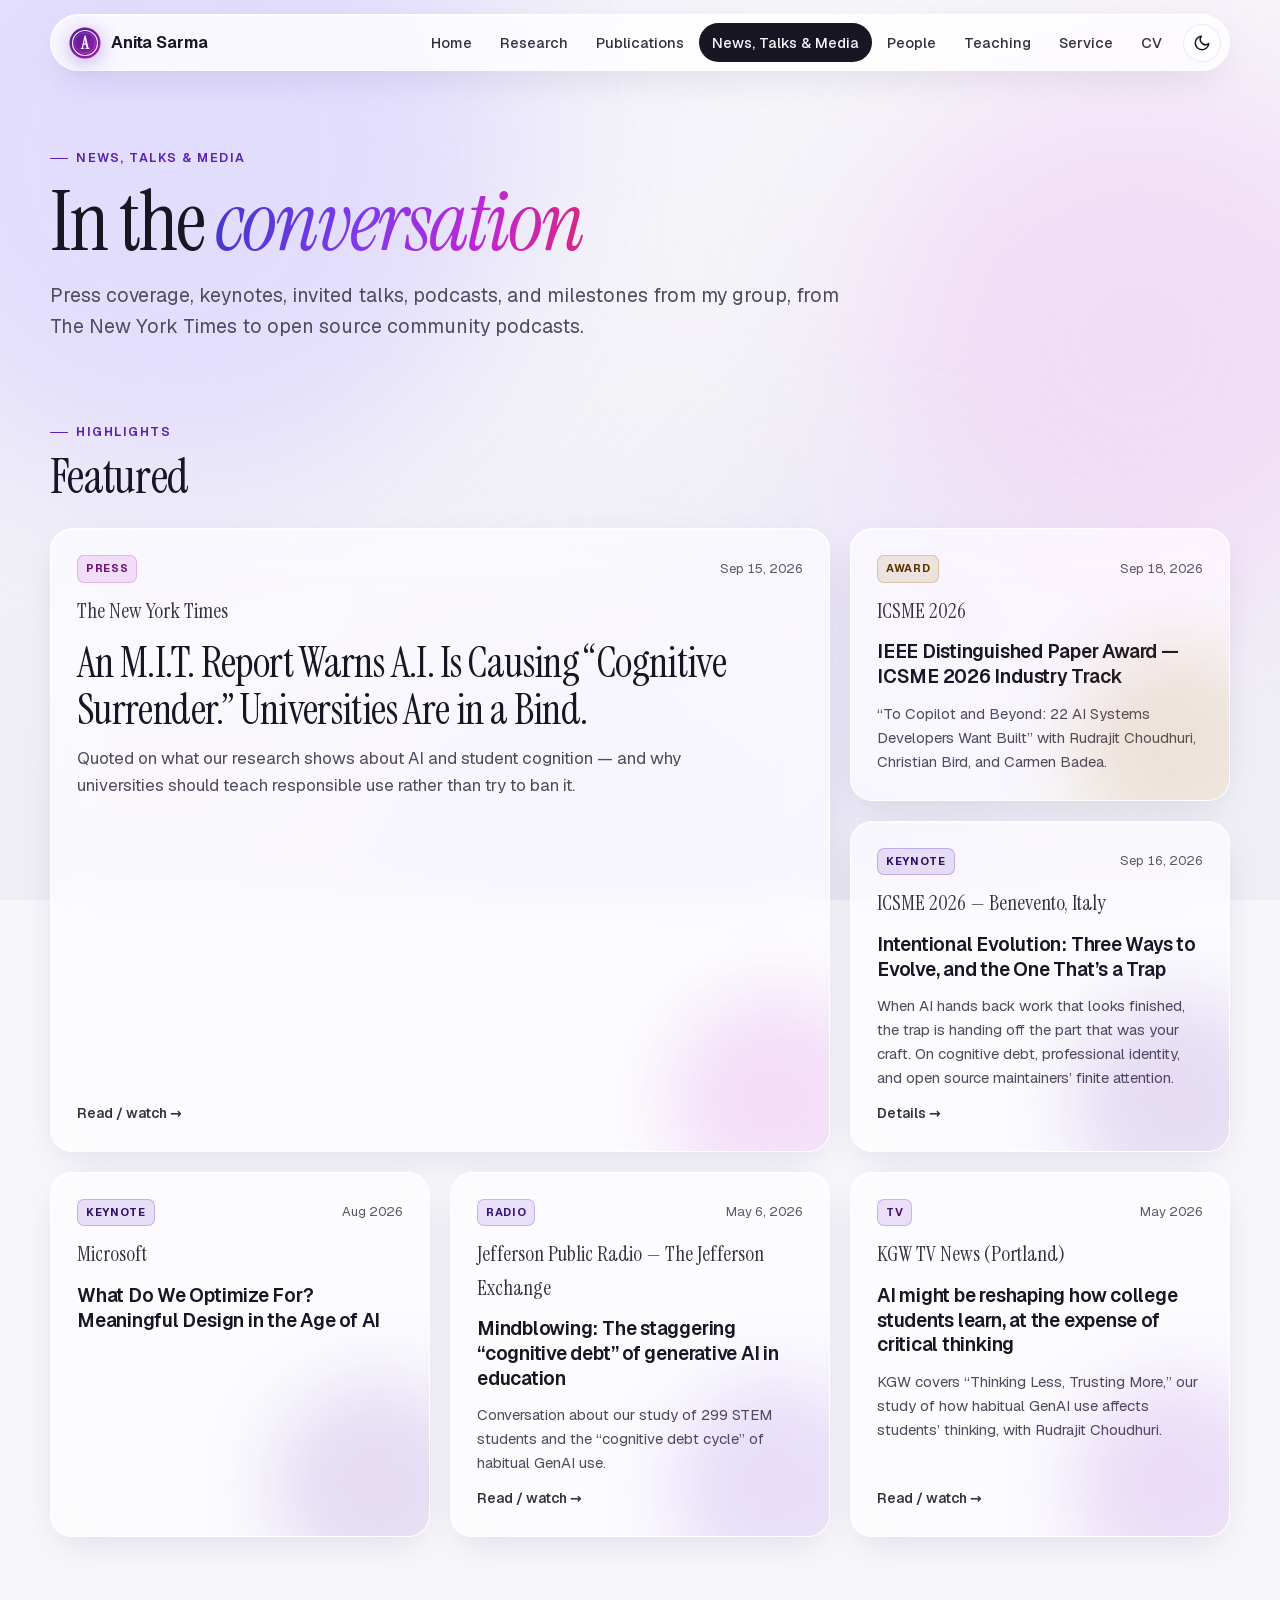
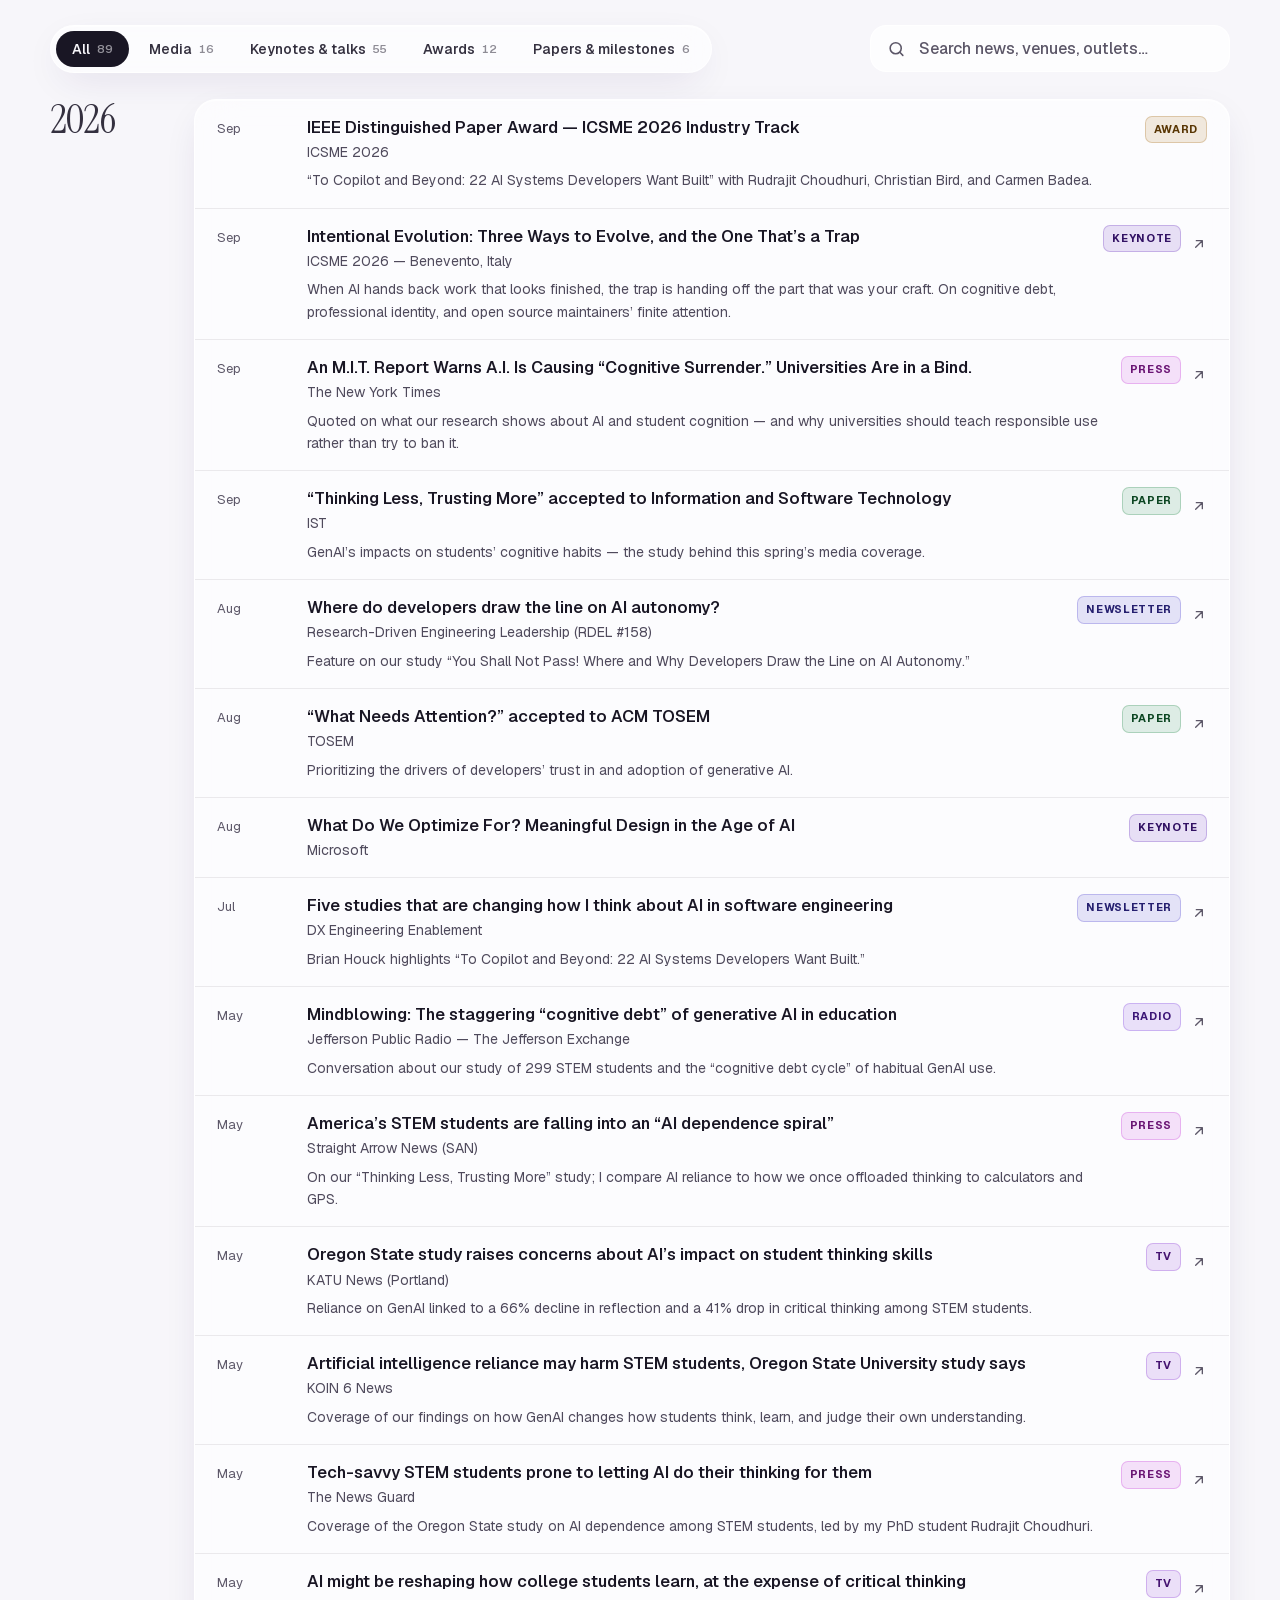
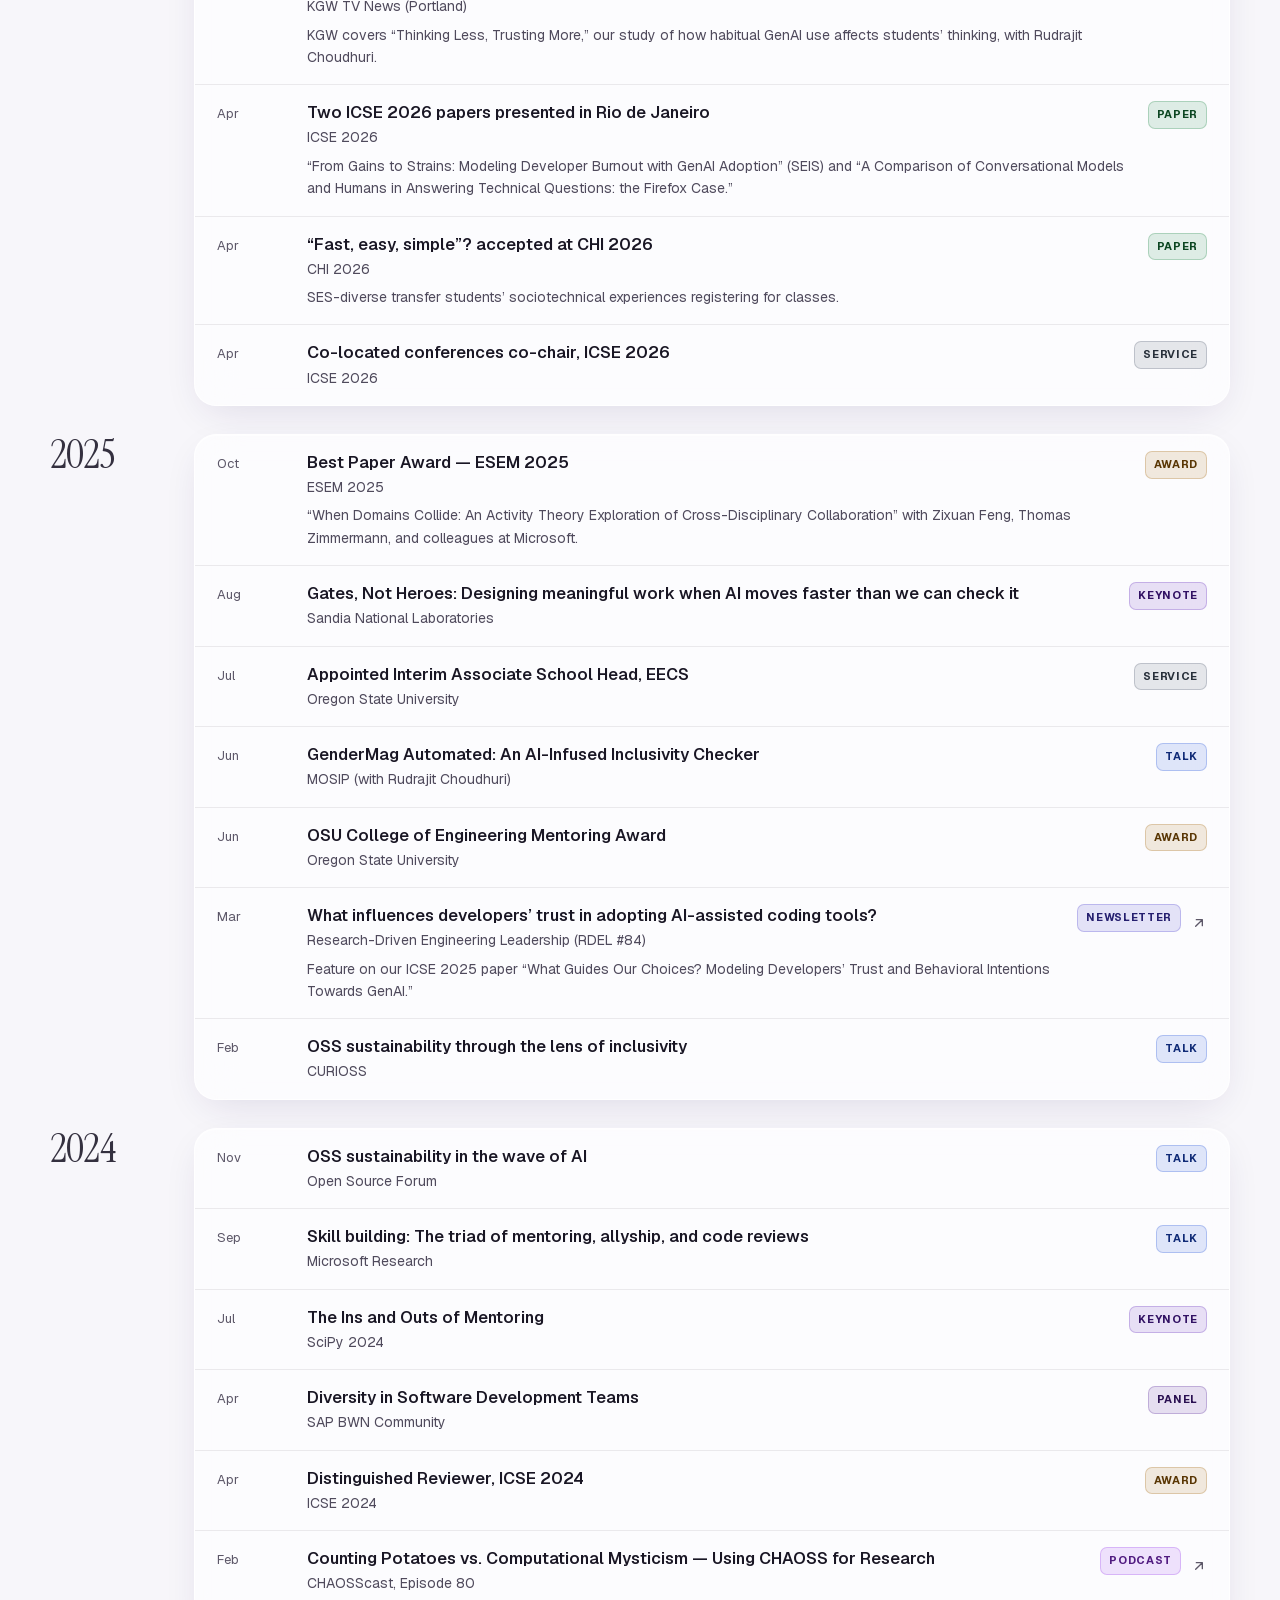
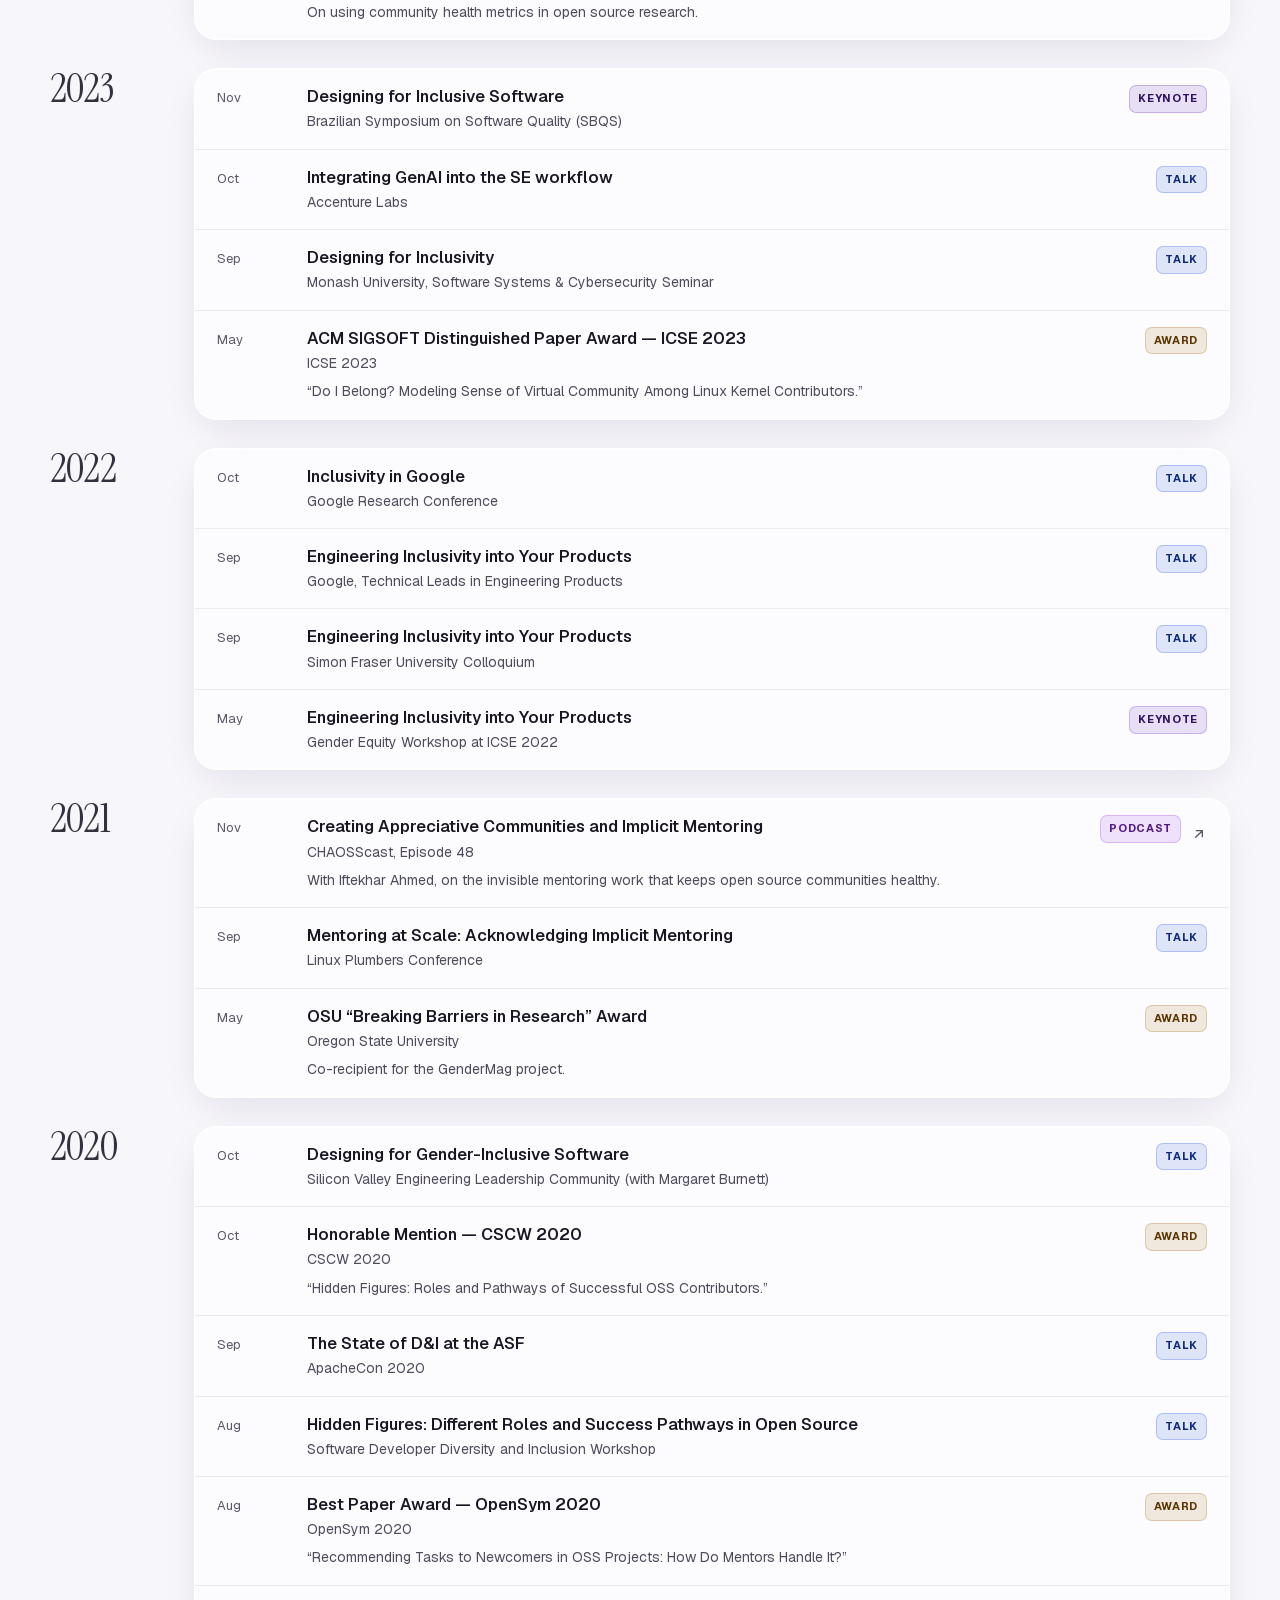
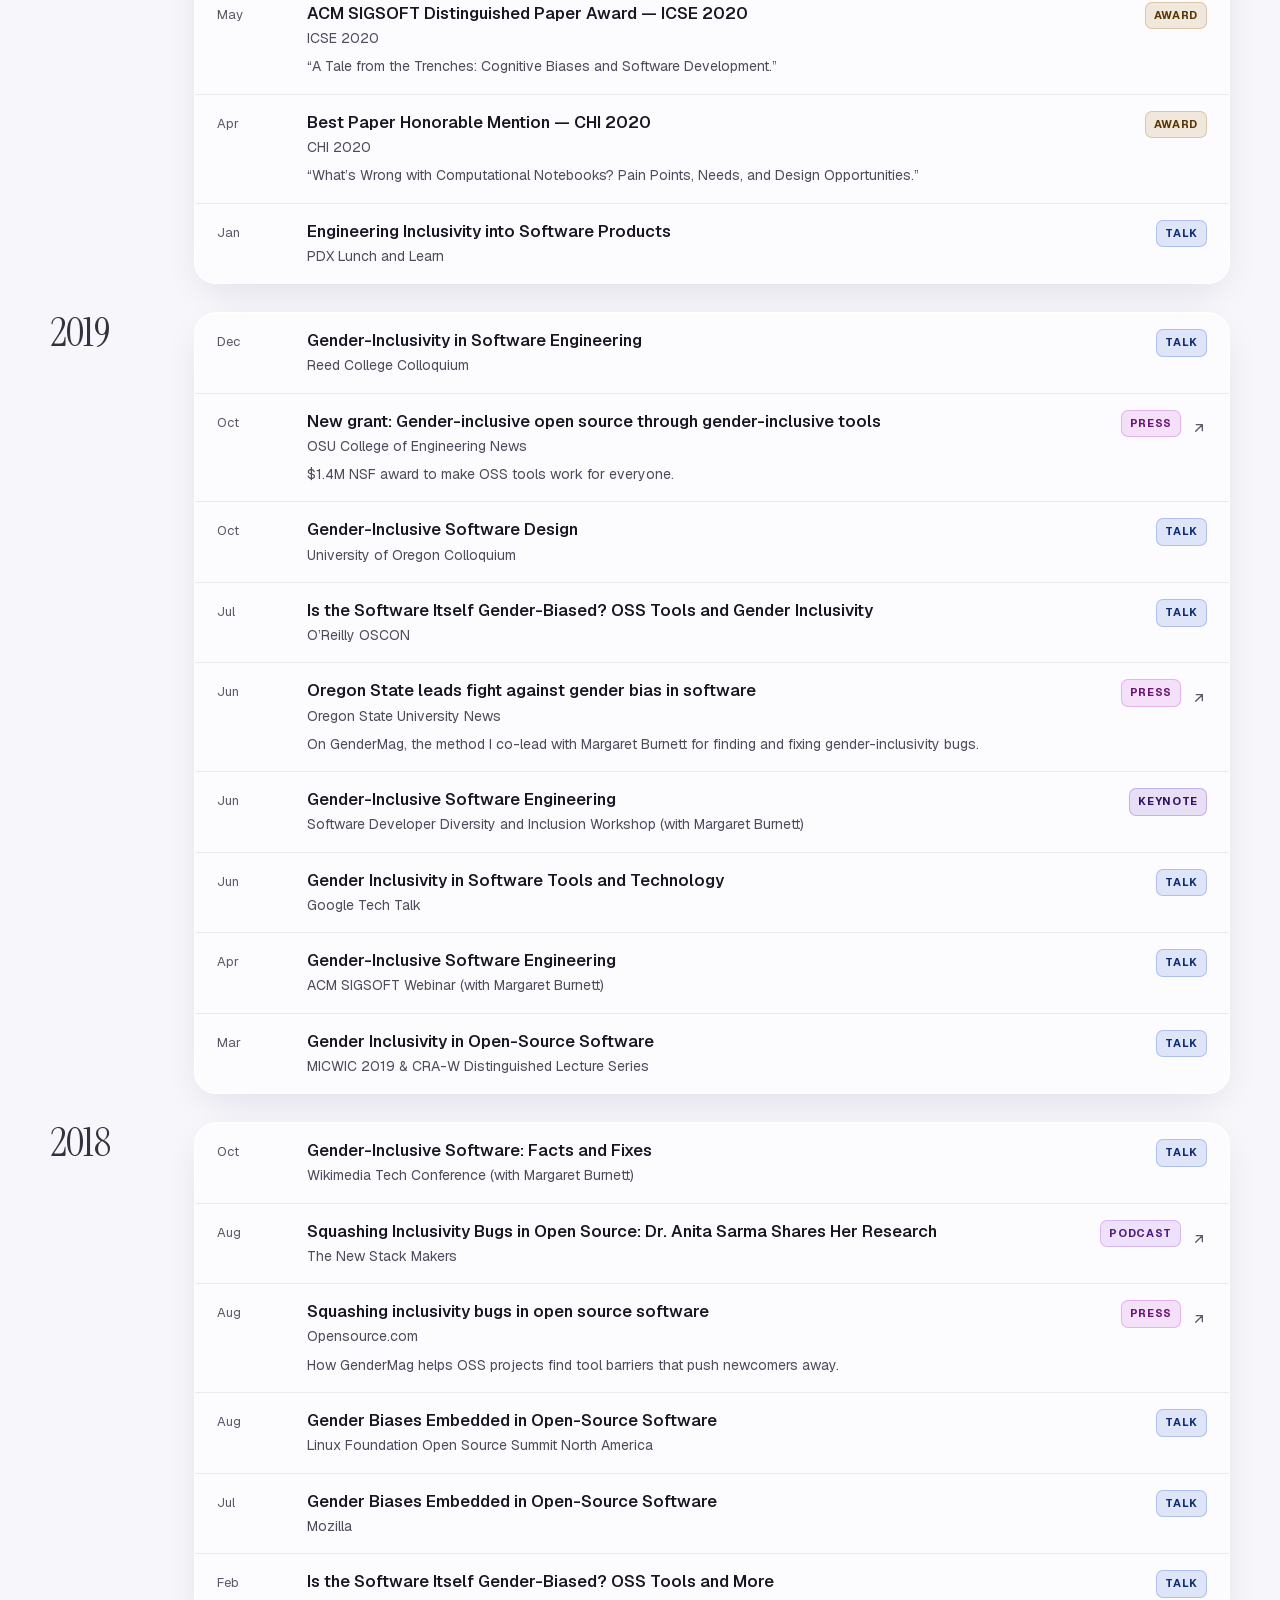
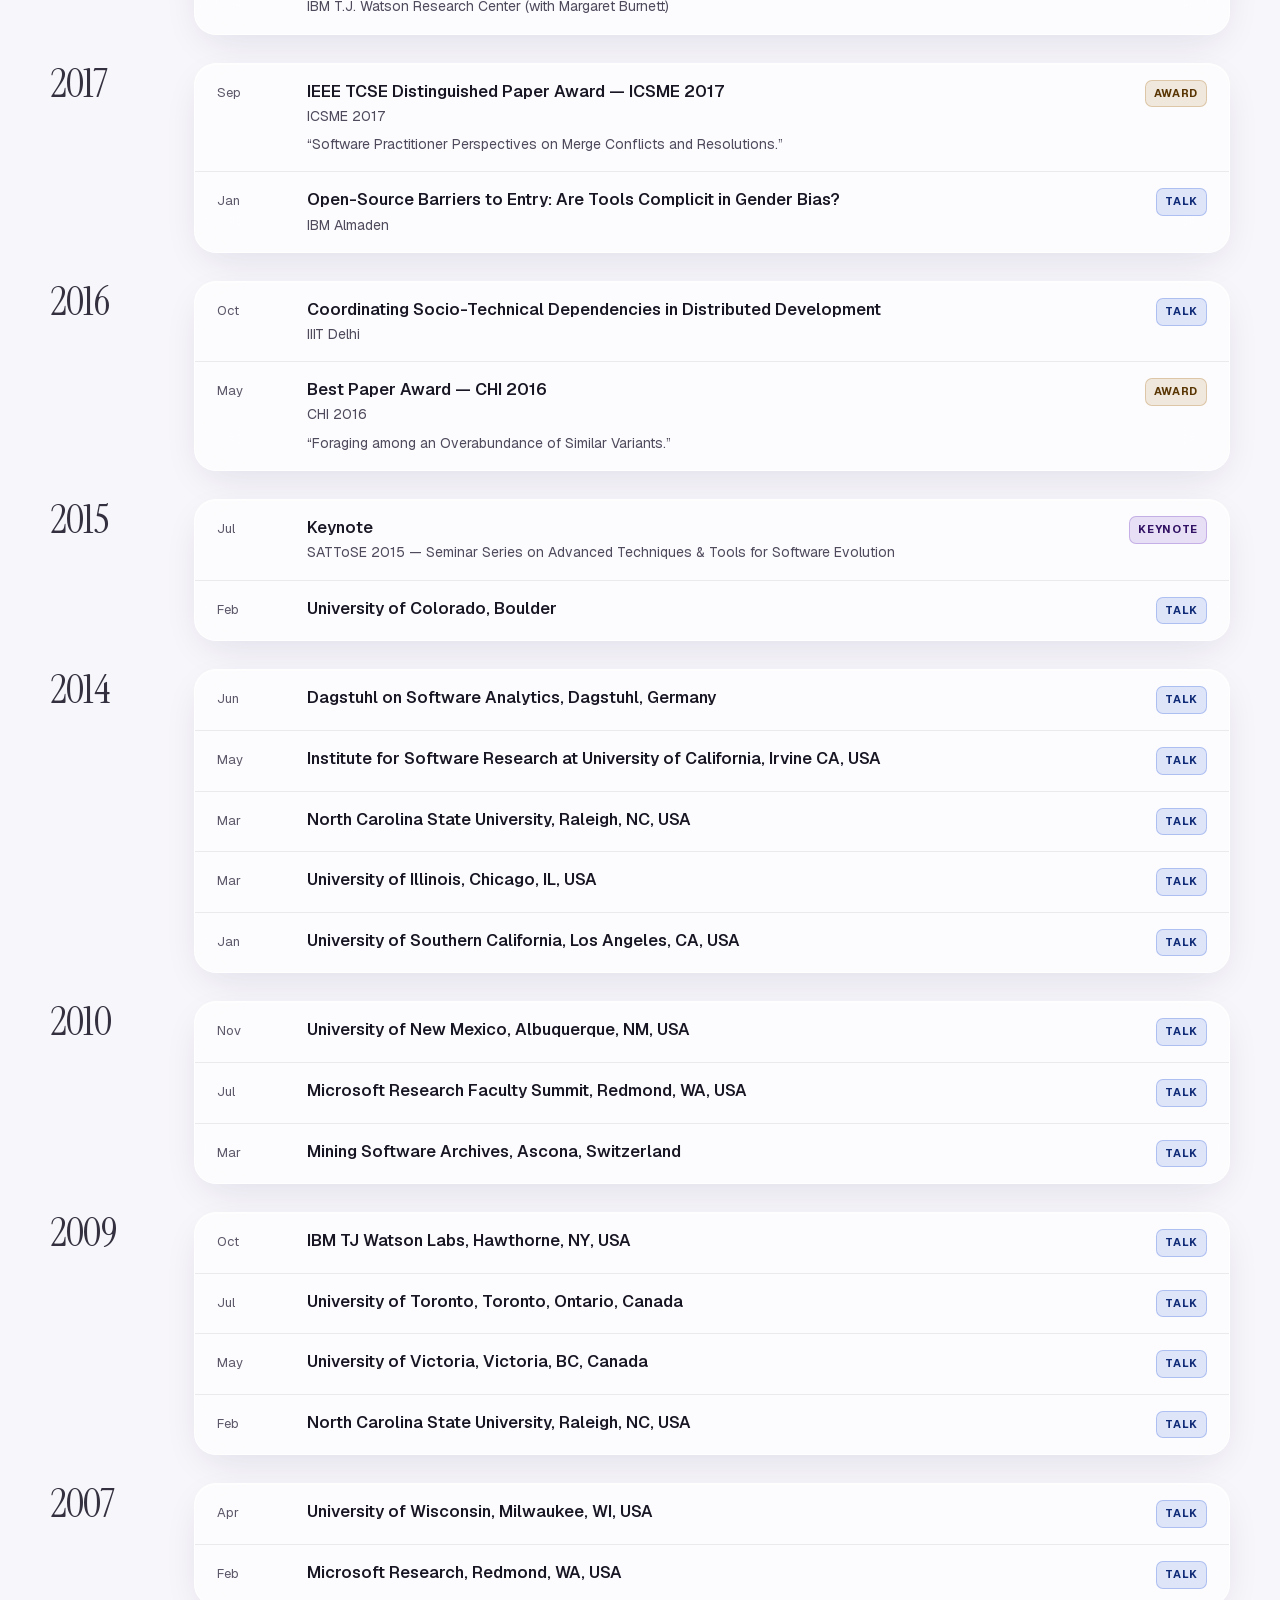
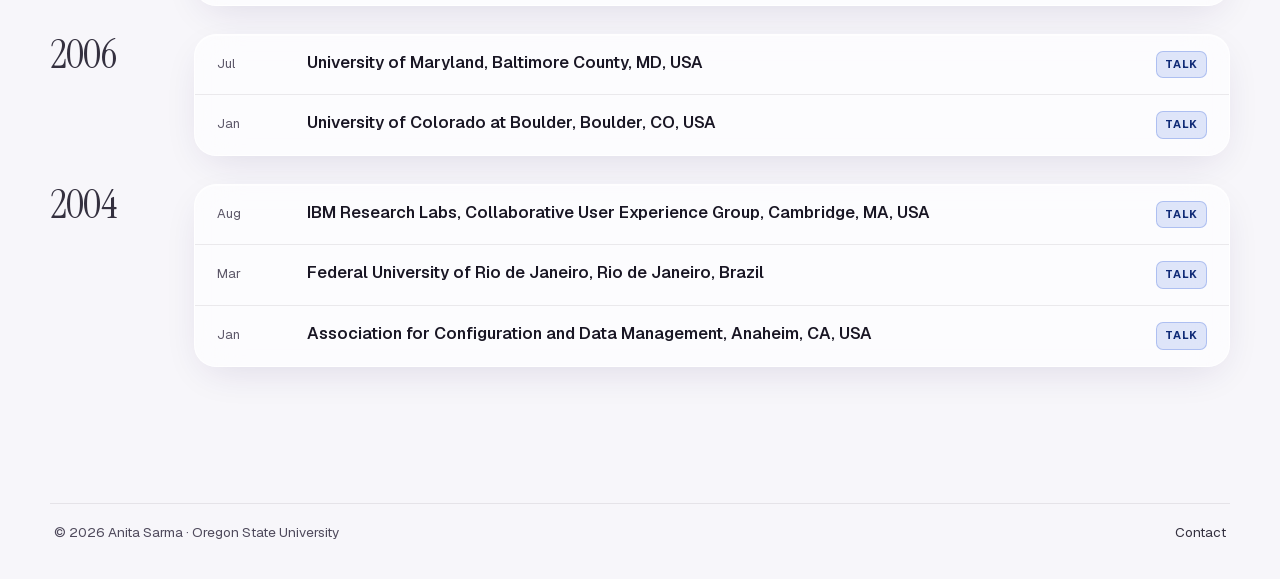
==== commit 8e4b1dc7: "Multi-hue gradient on name and page titles (indigo → violet → fuchsia → pink) Co-Authored-By: Claude" ====
--- a/news.html
+++ b/news.html
@@ -6,7 +6,7 @@
 <title>News, Talks &amp; Media · Anita Sarma</title>
 <meta name="description" content="Media coverage, keynotes, invited talks, awards, and news from Anita Sarma's research group.">
 <link rel="icon" href="assets/img/favicon.svg" type="image/svg+xml">
-<link rel="stylesheet" href="assets/css/style.css?v=202610041459">
+<link rel="stylesheet" href="assets/css/style.css?v=202610041505">
 <script>try{var t=localStorage.getItem('theme');if(t)document.documentElement.setAttribute('data-theme',t)}catch(e){}</script>
 </head>
 <body>
@@ -39,7 +39,7 @@
 </main>
 
 <footer id="site-footer"></footer>
-<script src="assets/js/site.js?v=202610041459"></script>
-<script src="assets/js/news.js?v=202610041459"></script>
+<script src="assets/js/site.js?v=202610041505"></script>
+<script src="assets/js/news.js?v=202610041505"></script>
 </body>
 </html>
--- a/assets/css/style.css
+++ b/assets/css/style.css
@@ -33,6 +33,7 @@
   --accent-3: #a21caf;
   --accent-ink: #ffffff;
   --gold: #6b5a00;
+  --grad-text: linear-gradient(100deg, #4338ca 0%, #7c3aed 38%, #c026d3 72%, #db2777 100%);
 
   --glass: rgba(255, 255, 255, 0.62);
   --glass-strong: rgba(255, 255, 255, 0.78);
@@ -69,6 +70,7 @@
     --accent-3: #f0abfc;
     --accent-ink: #140b24;
     --gold: #f6c561;
+    --grad-text: linear-gradient(100deg, #a5b4fc 0%, #c4b5fd 35%, #f0abfc 70%, #f9a8d4 100%);
     --glass: rgba(27, 24, 40, 0.6);
     --glass-strong: rgba(32, 28, 48, 0.82);
     --glass-soft: rgba(27, 24, 40, 0.38);
@@ -95,6 +97,7 @@
   --accent-3: #f0abfc;
   --accent-ink: #140b24;
   --gold: #f6c561;
+    --grad-text: linear-gradient(100deg, #a5b4fc 0%, #c4b5fd 35%, #f0abfc 70%, #f9a8d4 100%);
   --glass: rgba(27, 24, 40, 0.6);
   --glass-strong: rgba(32, 28, 48, 0.82);
   --glass-soft: rgba(27, 24, 40, 0.38);
@@ -187,7 +190,7 @@
 
 .page-hero { padding: 36px 0 12px; margin-bottom: 40px; }
 .page-hero h1 { font-family: var(--serif); font-weight: 400; font-size: clamp(44px, 7vw, 84px); letter-spacing: -0.025em; line-height: 1; margin: 12px 0 16px; }
-.page-hero h1 em { font-style: italic; background: linear-gradient(100deg, var(--accent), var(--accent-2) 60%, var(--accent-3)); -webkit-background-clip: text; background-clip: text; color: transparent; padding-right: .06em; }
+.page-hero h1 em { font-style: italic; background: var(--grad-text); -webkit-background-clip: text; background-clip: text; color: transparent; padding-right: .06em; }
 .page-hero p { font-size: clamp(17px, 1.6vw, 19.5px); color: var(--muted); max-width: 62ch; }
 
 /* ---------- Nav ---------- */
@@ -237,7 +240,7 @@
 /* ---------- Home hero ---------- */
 .hero { display: grid; grid-template-columns: 1.25fr .85fr; gap: 48px; align-items: center; padding: 40px 0 24px; margin-bottom: 64px; }
 .hero h1 { font-family: var(--serif); font-weight: 400; font-size: clamp(56px, 9vw, 116px); line-height: .92; letter-spacing: -0.035em; margin: 18px 0 22px; }
-.hero h1 em { font-style: italic; background: linear-gradient(100deg, var(--accent) 10%, var(--accent-2) 55%, var(--accent-3)); -webkit-background-clip: text; background-clip: text; color: transparent; padding-right: .08em; }
+.hero h1 em { font-style: italic; background: var(--grad-text); -webkit-background-clip: text; background-clip: text; color: transparent; padding-right: .08em; }
 .hero .role { font-size: 17px; color: var(--ink-2); font-weight: 520; margin-bottom: 18px; }
 .hero .lede { font-size: clamp(17.5px, 1.7vw, 20.5px); line-height: 1.55; color: var(--muted); max-width: 54ch; margin-bottom: 30px; }
 .hero .lede strong { color: var(--ink); font-weight: 560; }
